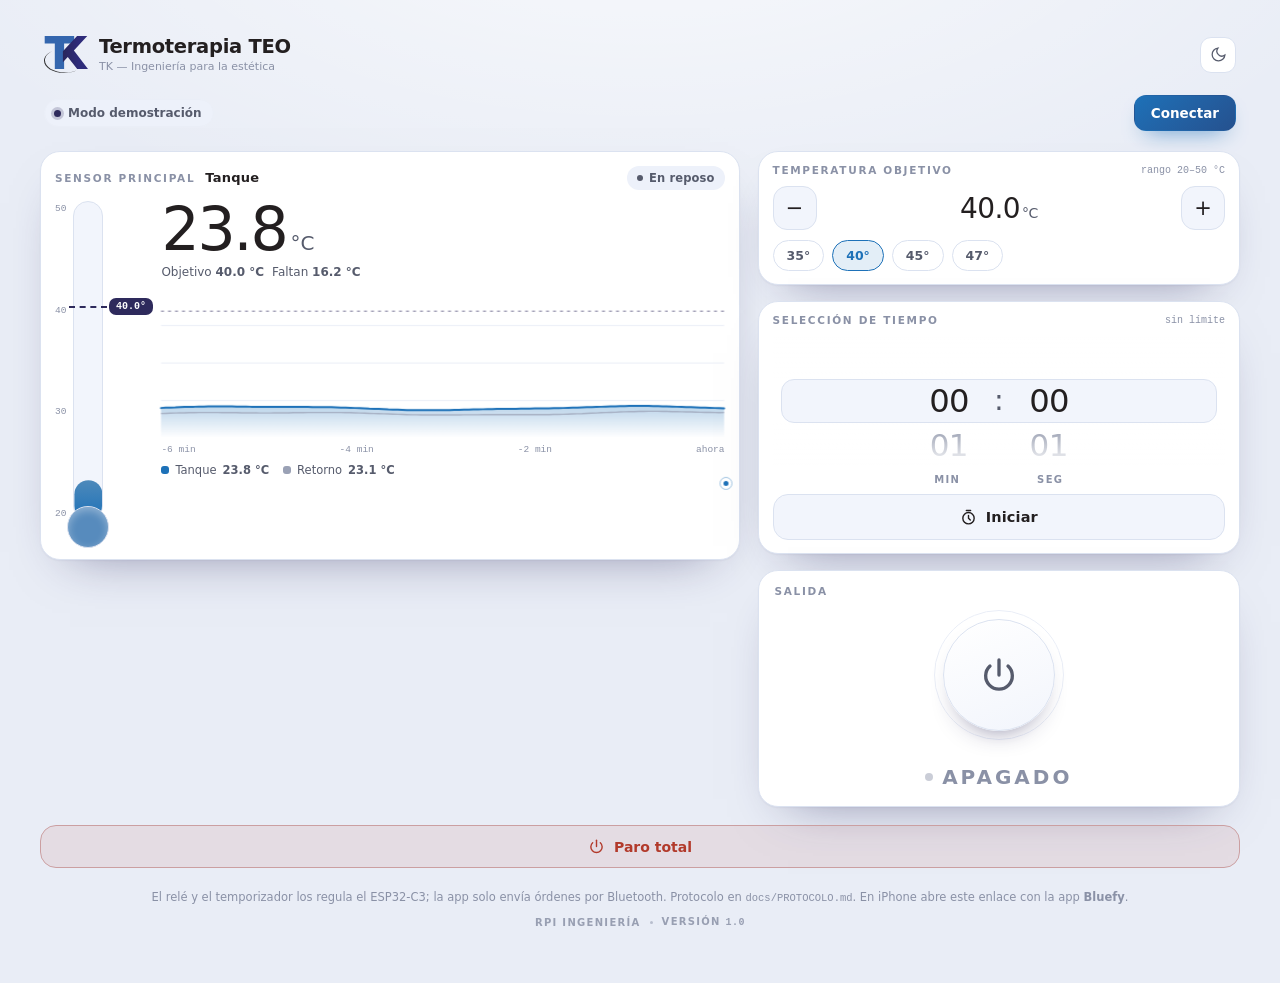
==== termostato-1-rele.html @ 3395eee3 "Add files via upload" ====
<!DOCTYPE html>
<html lang="es">
<head>
<meta charset="UTF-8">
<meta name="viewport" content="width=device-width, initial-scale=1, viewport-fit=cover">
<title>Termoterapia TEO · TK</title>
<meta name="description" content="Control por Bluetooth del equipo de termoterapia TEO. El ESP32-C3 regula; la app solo envía órdenes.">
<meta name="theme-color" content="#1D71B8">
<link rel="manifest" href="./termostato-1-rele.webmanifest">
<link rel="apple-touch-icon" href="./icono-app-oscuro.svg">
<link rel="icon" href="data:image/svg+xml,%3Csvg xmlns=%22http://www.w3.org/2000/svg%22 viewBox=%2236.64 0 854.78 718.47%22 role=%22img%22 aria-label=%22TK%22%3E%3Cdefs%3E%3ClinearGradient id=%22fk%22 x1=%22421.29%22 y1=%22375.97%22 x2=%22908.96%22 y2=%22375.97%22 gradientUnits=%22userSpaceOnUse%22%3E%3Cstop offset=%220%22 stop-color=%22%2329265b%22/%3E%3Cstop offset=%22.64%22 stop-color=%22%232e2b7a%22/%3E%3C/linearGradient%3E%3C/defs%3E%3Cpolygon fill=%22%233466ae%22 points=%22246.71 639.26 246.71 143.38 50.36 143.38 50.36 0 622.95 0 622.95 143.38 427.52 143.38 427.52 639.26 246.71 639.26%22/%3E%3Cg transform=%22translate(-17.54 -56.34)%22%3E%3Cpolygon fill=%22url(%23fk)%22 points=%22908.96 695.6 634.65 339.57 894.35 56.34 696.18 56.34 421.3 351.31 421.3 564.81 515.83 463.52 698.92 695.6 908.96 695.6%22/%3E%3Cpath fill=%22%23313132%22 d=%22M463.23%2C765.85c-215.43%2C0-390.07-106.11-390.07-237%2C0-73.42%2C55-139%2C141.21-182.5-97.1%2C43.11-160.19%2C112.8-160.19%2C191.46%2C0%2C130.89%2C174.65%2C237%2C390.08%2C237%2C94.6%2C0%2C181.33-20.46%2C248.86-54.5-64.47%2C28.63-143.92%2C45.54-229.89%2C45.54%22/%3E%3C/g%3E%3C/svg%3E">
<style>
:root{
  --ground:#E9EDF6;
  --surface:#FFFFFF;
  --surface-2:#F2F5FC;
  --line:#DBE2F0;
  --line-soft:#EAEEF7;
  --ink:#231F20;
  --ink-2:#565B6C;
  --muted:#8A91A6;
  --azul:#1D71B8;
  --indigo:#2E2A5C;
  --c-cold:#1D71B8;
  --c-mid:#E5D6C2;
  --c-hot:#E8952C;
  --calor:#B96A12;
  --calor-bg:rgba(232,149,44,.16);
  --ok:#1B8F62;
  --ok-bg:rgba(27,143,98,.12);
  --stop:#B23A2B;
  --stop-bg:rgba(178,58,43,.09);
  --serie-1:#1D71B8;
  --serie-2:#9AA1B5;
  --chip:#EDF1FA;
  /* Logotipo oficial TK: azul de la T, degradado de la K y gris del arco */
  --lg-blue:#3466AE;
  --lg-k1:#29265B;
  --lg-k2:#2E2B7A;
  --lg-arc:#313132;
  --shadow:0 22px 50px -30px rgba(46,42,92,.55), 0 1px 2px rgba(46,42,92,.05);
  --r:20px;
  --track:186px;
  --chart-h:84px;
  --sans:"Segoe UI Variable Display","Segoe UI",system-ui,-apple-system,"Helvetica Neue",sans-serif;
  --mono:"Cascadia Mono",ui-monospace,"SF Mono",Consolas,monospace;
  --row:40px;
}
@media (prefers-color-scheme: dark){
  :root:not([data-theme="light"]){
    --ground:#0E0E22;
    --surface:#191934;
    --surface-2:#212143;
    --line:#2D2D55;
    --line-soft:#242449;
    --ink:#EDEFF8;
    --ink-2:#AEB4CB;
    --muted:#7B8299;
    --azul:#57A3E4;
    --indigo:#9A92F0;
    --c-cold:#3E8FD0;
    --c-mid:#C9B79E;
    --c-hot:#F2A83F;
    --calor:#F2A83F;
    --calor-bg:rgba(242,168,63,.16);
    --ok:#3EC38C;
    --ok-bg:rgba(62,195,140,.14);
    --stop:#E0705F;
    --stop-bg:rgba(224,112,95,.12);
    --serie-1:#57A3E4;
    --serie-2:#767D99;
    --chip:#242449;
    /* Sobre fondo oscuro el logotipo sube de luminosidad para no apagarse */
    --lg-blue:#7FAEE8;
    --lg-k1:#8F8AE6;
    --lg-k2:#A9A2F5;
    --lg-arc:#8A90A6;
    --shadow:0 24px 60px -34px rgba(0,0,0,.85), 0 1px 2px rgba(0,0,0,.4);
  }
}
:root[data-theme="dark"]{
  --ground:#0E0E22;
  --surface:#191934;
  --surface-2:#212143;
  --line:#2D2D55;
  --line-soft:#242449;
  --ink:#EDEFF8;
  --ink-2:#AEB4CB;
  --muted:#7B8299;
  --azul:#57A3E4;
  --indigo:#9A92F0;
  --c-cold:#3E8FD0;
  --c-mid:#C9B79E;
  --c-hot:#F2A83F;
  --calor:#F2A83F;
  --calor-bg:rgba(242,168,63,.16);
  --ok:#3EC38C;
  --ok-bg:rgba(62,195,140,.14);
  --stop:#E0705F;
  --stop-bg:rgba(224,112,95,.12);
  --serie-1:#57A3E4;
  --serie-2:#767D99;
  --chip:#242449;
  /* Sobre fondo oscuro el logotipo sube de luminosidad para no apagarse */
  --lg-blue:#7FAEE8;
  --lg-k1:#8F8AE6;
  --lg-k2:#A9A2F5;
  --lg-arc:#8A90A6;
  --shadow:0 24px 60px -34px rgba(0,0,0,.85), 0 1px 2px rgba(0,0,0,.4);
}

*{box-sizing:border-box}
html,body{margin:0}
body{
  background:
    radial-gradient(1100px 520px at 50% -12%, color-mix(in srgb, var(--surface) 70%, transparent), transparent 70%),
    var(--ground);
  color:var(--ink);
  font-family:var(--sans);
  -webkit-font-smoothing:antialiased;
  min-height:100vh;
  min-height:100dvh;
  padding:13px 14px 26px;
  padding-left:max(14px, env(safe-area-inset-left));
  padding-right:max(14px, env(safe-area-inset-right));
  padding-bottom:max(26px, env(safe-area-inset-bottom));
}
button{font-family:inherit;color:inherit;cursor:pointer}
:focus-visible{outline:2px solid var(--azul);outline-offset:3px;border-radius:6px}

/* ============ REJILLA RESPONSIVA ============
   Teléfono: una columna.
   Tablet:   dos columnas, el monitor cruza las dos.
   Escritorio: monitor a la izquierda, controles en un riel a la derecha. */
.app{max-width:472px;margin-inline:auto;display:flex;flex-direction:column;gap:10px}
.rail{display:flex;flex-direction:column;gap:10px;min-width:0}

/* Tablet: el riel se parte en dos; la salida cruza las dos columnas. */
@media (min-width:760px){
  :root{--track:268px;--chart-h:112px;--row:44px}
  body{padding:26px 22px 48px}
  .app{max-width:900px;gap:16px}
  .rail{display:grid;grid-template-columns:1fr 1fr;gap:16px;align-items:start}
  .rail>.power{grid-column:1 / -1}
}

/* Escritorio: monitor a la izquierda, riel de controles a la derecha.
   Colocación automática — nada depende de contar filas, así la alerta
   de error puede aparecer sin descuadrar el resto. */
@media (min-width:1200px){
  :root{--track:320px;--chart-h:150px}
  body{padding:34px 28px 56px}
  .app{
    max-width:1200px;
    display:grid;
    grid-template-columns:minmax(0,1.45fr) minmax(340px,1fr);
    align-items:start;
    gap:18px;
  }
  .app>.topbar,.app>.connbar,.app>.alert,.app>.stop,.app>.foot{grid-column:1 / -1}
  /* El align-items:start de la regla de tablet sigue vigente aqui y, en
     columna, encoge las tarjetas al ancho de su contenido: se devuelve. */
  .rail{display:flex;flex-direction:column;gap:16px;align-items:stretch}
}

.eyebrow{
  font-size:10.5px;letter-spacing:.16em;text-transform:uppercase;
  color:var(--muted);font-weight:600;
}
.card{
  background:var(--surface);
  border:1px solid var(--line);
  border-radius:var(--r);
  box-shadow:var(--shadow);
}

/* ---- Encabezado ---- */
.topbar{display:flex;align-items:center;gap:11px;padding:2px 4px}
.mark{width:44px;height:37px;flex:none}
.titles{display:flex;flex-direction:column;gap:2px;margin-right:auto;min-width:0}
.titles h1{margin:0;font-size:19.5px;font-weight:650;letter-spacing:-.015em;line-height:1.12}
.brandline{
  font-size:11px;color:var(--muted);line-height:1.2;
  white-space:nowrap;overflow:hidden;text-overflow:ellipsis;
}
.icon-btn{
  width:36px;height:36px;border-radius:11px;border:1px solid var(--line);
  background:var(--surface);display:grid;place-items:center;color:var(--ink-2);
  transition:border-color .18s, color .18s, transform .18s;
}
.icon-btn svg{width:17px;height:17px}

/* Sol y luna comparten celda de rejilla: se cruzan girando, sin saltos.
   Cuál se ve lo decide data-icon, que el JS fija según el tema en vigor. */
.theme-btn svg{grid-area:1 / 1;transition:opacity .24s ease, transform .42s cubic-bezier(.22,1,.36,1)}
.theme-btn .i-sun{opacity:0;transform:rotate(-80deg) scale(.5)}
.theme-btn .i-moon{opacity:0;transform:rotate(80deg) scale(.5)}
.theme-btn[data-icon="sun"] .i-sun,
.theme-btn[data-icon="moon"] .i-moon{opacity:1;transform:none}

/* ---- Barra de conexion ---- */
.connbar{display:flex;align-items:center;gap:10px;padding:2px 4px}
.pill{
  display:inline-flex;align-items:center;gap:7px;
  padding:6px 11px 6px 9px;border-radius:999px;
  background:var(--chip);border:1px solid var(--line-soft);
  font-size:12px;font-weight:560;color:var(--ink-2);margin-right:auto;
}
.pill .dot{width:7px;height:7px;border-radius:50%;background:var(--muted);flex:none}
.pill[data-state="demo"] .dot{background:var(--indigo);box-shadow:0 0 0 3px color-mix(in srgb,var(--indigo) 22%,transparent)}
.pill[data-state="on"] .dot{background:var(--ok);box-shadow:0 0 0 3px var(--ok-bg)}
.pill[data-state="wait"] .dot{background:var(--c-hot);animation:blink 1s infinite}
/* Conexión caída después de haber tenido equipo: ni verde ni demostración */
.pill[data-state="perdida"]{color:var(--stop)}
.pill[data-state="perdida"] .dot{background:var(--stop);box-shadow:0 0 0 3px var(--stop-bg)}
@keyframes blink{50%{opacity:.25}}
.btn{
  border:1px solid var(--line);background:var(--surface);
  padding:9px 16px;border-radius:12px;font-size:13.5px;font-weight:600;
  transition:transform .16s, box-shadow .16s, background .16s, border-color .16s;
}
.btn:active{transform:translateY(0)}
.btn-primary{
  background:linear-gradient(140deg,var(--azul),color-mix(in srgb,var(--azul) 55%,var(--indigo)));
  border-color:transparent;color:#fff;
  box-shadow:0 10px 22px -12px rgba(29,113,184,.95);
}

/* ---- Indicador hibrido ---- */
.monitor{padding:14px 14px 12px;display:flex;flex-direction:column;gap:11px}
.monitor-head{display:flex;align-items:center;gap:10px}
.sensor-name{
  font-size:13px;font-weight:650;letter-spacing:.02em;color:var(--ink);
  border-bottom:1px dashed transparent;padding-bottom:1px;outline:none;
}
.sensor-name:hover,.sensor-name:focus{border-bottom-color:var(--muted)}
.chip{
  margin-left:auto;display:inline-flex;align-items:center;gap:6px;
  padding:5px 10px;border-radius:999px;font-size:11.5px;font-weight:650;
  letter-spacing:.01em;background:var(--chip);color:var(--ink-2);
  transition:background .25s, color .25s;
}
.chip i{width:6px;height:6px;border-radius:50%;background:currentColor;flex:none}
.chip[data-mode="heat"]{background:var(--calor-bg);color:var(--calor)}
.chip[data-mode="hold"]{background:var(--ok-bg);color:var(--ok)}
.monitor-body{display:flex;gap:16px;align-items:stretch}

/* Termometro */
.thermo{display:flex;gap:7px;align-items:stretch;flex:none;padding:0 42px 26px 0;touch-action:none}
.ticks{
  height:var(--track);display:flex;flex-direction:column;justify-content:space-between;
  align-items:flex-end;font-family:var(--mono);font-size:9.5px;color:var(--muted);
  padding-block:2px;
}
.track{
  position:relative;width:30px;height:var(--track);border-radius:16px;
  background:var(--surface-2);border:1px solid var(--line);
  cursor:ns-resize;overflow:visible;
}
/* El relleno es de altura fija y se revela con clip-path: no toca layout.
   El redondeo va en el propio inset para conservar la forma del tubo. */
.fill{
  position:absolute;left:0;right:0;bottom:0;height:100%;border-radius:15px;overflow:hidden;
  clip-path:inset(100% 0 0 0 round 15px);
  transition:clip-path .5s cubic-bezier(.4,0,.2,1);
}
.fill span{
  position:absolute;left:0;right:0;bottom:0;height:100%;
  background:linear-gradient(to top,var(--c-cold),var(--c-mid) 52%,var(--c-hot));
}
/* Se posiciona con translateY en px, no con bottom: transform va por GPU */
.target{
  position:absolute;left:-5px;right:-5px;height:0;border-top:2px dashed var(--indigo);
  bottom:0;transition:transform .35s ease;pointer-events:none;will-change:transform;
}
/* Durante el arrastre no hay transición: la línea debe seguir al dedo, no perseguirlo.
   Lleva !important porque el bloque de movimiento reducido fija duración a todo. */
.dragging .fill,.dragging .target{transition:none !important}
.target b{
  position:absolute;right:-46px;top:-10px;font-family:var(--mono);font-size:10px;
  font-weight:600;color:#fff;background:var(--indigo);padding:3px 7px;border-radius:7px;
  white-space:nowrap;
}
.bulb{
  position:absolute;left:50%;bottom:-28px;transform:translateX(-50%);
  width:42px;height:42px;border-radius:50%;
  border:1px solid var(--line);background:var(--c-cold);
  box-shadow:inset 0 3px 8px rgba(255,255,255,.35);
  transition:background .25s ease;
}
/* El halo late con transform+opacity sobre un pseudo, no animando box-shadow:
   antes esto repintaba en bucle mientras el equipo calentara. */
.bulb::after{
  content:"";position:absolute;inset:-1px;border-radius:50%;z-index:-1;
  background:var(--calor-bg);opacity:0;
}
.heating .bulb::after{animation:pulse 2.2s ease-in-out infinite}
@keyframes pulse{
  0%,100%{transform:scale(1);opacity:0}
  50%{transform:scale(1.5);opacity:1}
}

/* Lectura + grafica */
.readout{flex:1;min-width:0;display:flex;flex-direction:column}
.big{display:flex;align-items:baseline;gap:4px;line-height:1;margin-top:-2px}
.big em{
  font-style:normal;font-size:clamp(42px,12vw,60px);font-weight:250;
  letter-spacing:-.035em;font-variant-numeric:tabular-nums;
}
.big .deg{font-size:20px;font-weight:400;color:var(--ink-2)}
.sub{font-size:12px;color:var(--ink-2);margin-top:6px;display:flex;gap:8px;flex-wrap:wrap}
.sub b{font-weight:650;font-variant-numeric:tabular-nums}
.chart-wrap{position:relative;margin-top:9px;height:var(--chart-h)}
.chart{width:100%;height:var(--chart-h);display:block;overflow:visible}
.chart .grid{stroke:var(--line-soft);stroke-width:1}
.chart .sp{stroke:var(--indigo);stroke-width:1.2;stroke-dasharray:3 4;opacity:.65;fill:none}
.chart .l1{stroke:var(--serie-1);stroke-width:2;fill:none;stroke-linejoin:round;stroke-linecap:round}
.chart .l2{stroke:var(--serie-2);stroke-width:1.4;fill:none;opacity:.75}
/* Se posiciona con translateY en px, no con top */
.tip{
  position:absolute;right:-1px;top:0;width:9px;height:9px;border-radius:50%;
  background:var(--serie-1);border:2px solid var(--surface);
  transform:translate(50%,-50%);transition:transform .5s ease;will-change:transform;
}
.tip::after{
  content:"";position:absolute;inset:-4px;border-radius:50%;
  border:1.5px solid var(--serie-1);opacity:.4;animation:ripple 2.4s ease-out infinite;
}
@keyframes ripple{0%{transform:scale(.6);opacity:.55}100%{transform:scale(2);opacity:0}}
.axis{display:flex;justify-content:space-between;font-family:var(--mono);font-size:9.5px;color:var(--muted);margin-top:6px}
.legend{display:flex;gap:14px;margin-top:8px;font-size:11.5px;color:var(--ink-2)}
.legend span{display:inline-flex;align-items:center;gap:6px}
.legend i{width:8px;height:8px;border-radius:3px;flex:none}
.legend .mudo{opacity:.4}
.legend b{font-variant-numeric:tabular-nums}

/* ---- Controles ---- */
.ctrl{padding:12px 14px 13px;display:flex;flex-direction:column;gap:10px}
.ctrl-head{display:flex;align-items:center;gap:8px}
.ctrl-head .hint{margin-left:auto;font-family:var(--mono);font-size:10px;color:var(--muted)}
.stepper{display:flex;align-items:center;gap:12px}
.step{
  width:44px;height:44px;border-radius:14px;border:1px solid var(--line);
  background:var(--surface-2);font-size:21px;font-weight:300;line-height:1;
  display:grid;place-items:center;color:var(--ink);
  transition:background .16s, border-color .16s, transform .12s;
}
.step:active{transform:scale(.97)}
.value{
  flex:1;text-align:center;font-size:28px;font-weight:350;letter-spacing:-.02em;
  font-variant-numeric:tabular-nums;
}
.value small{font-size:14px;color:var(--ink-2);font-weight:450;margin-left:2px}
.chips{display:flex;gap:8px;flex-wrap:wrap}
.qc{
  border:1px solid var(--line);background:transparent;color:var(--ink-2);
  padding:7px 13px;border-radius:999px;font-size:12.5px;font-weight:600;
  transition:border-color .16s ease, color .16s ease, background .16s ease;
}
.qc[aria-pressed="true"]{
  background:color-mix(in srgb,var(--azul) 12%,transparent);
  border-color:var(--azul);color:var(--azul);
}

/* ============ TEMPORIZADOR ============ */
.timer{padding:12px 14px 13px;display:flex;flex-direction:column;gap:9px}

/* Selector de rueda: dos columnas con scroll-snap */
.tpick{
  position:relative;display:flex;align-items:center;justify-content:center;gap:4px;
  height:calc(var(--row) * 3);
  transition:opacity .2s ease;
}
.tband{
  position:absolute;left:8px;right:8px;top:50%;transform:translateY(-50%);
  height:var(--row);border-radius:13px;background:var(--surface-2);
  border:1px solid var(--line);pointer-events:none;
}
.tpick::before,.tpick::after{
  content:"";position:absolute;left:0;right:0;height:var(--row);pointer-events:none;z-index:2;
}
.tpick::before{top:0;background:linear-gradient(var(--surface),transparent)}
.tpick::after{bottom:0;background:linear-gradient(transparent,var(--surface))}
.tcol{
  position:relative;z-index:1;width:82px;height:100%;
  overflow-y:scroll;scroll-snap-type:y mandatory;
  scrollbar-width:none;-ms-overflow-style:none;
  text-align:center;touch-action:pan-y;
}
.tcol::-webkit-scrollbar{display:none}
.tcol .pad{height:var(--row)}
.tcol b{
  display:block;height:var(--row);line-height:var(--row);scroll-snap-align:center;
  font-size:31px;font-weight:300;font-variant-numeric:tabular-nums;letter-spacing:-.02em;
  color:var(--muted);transition:color .18s ease, transform .18s ease;
}
.tcol b[data-sel]{color:var(--ink);transform:scale(1.04)}
.tsep{
  font-size:29px;font-weight:250;color:var(--ink-2);padding-bottom:3px;
  position:relative;z-index:3;font-variant-numeric:tabular-nums;
}
/* Mismos anchos que .tpick (82 + 4 + sep + 4 + 82) para que caigan bajo su columna */
.tunits{display:flex;justify-content:center;align-items:center;gap:4px;margin-top:-2px}
.tunits span{width:82px;text-align:center;font-size:10px;letter-spacing:.14em;
  text-transform:uppercase;color:var(--muted);font-weight:600}
.tunits i{width:13px;flex:none}

/* Cuenta regresiva en marcha */
.tlive{display:none;flex-direction:column;align-items:center;gap:4px;height:calc(var(--row) * 3);justify-content:center}
.tlive em{
  font-style:normal;font-size:46px;font-weight:250;letter-spacing:-.03em;
  font-variant-numeric:tabular-nums;color:var(--ink);line-height:1;
}
.tlive span{font-size:11.5px;color:var(--muted);letter-spacing:.04em}
.timer.running .tpick,.timer.running .tunits{display:none}
.timer.running .tlive{display:flex;animation:tswap 160ms ease-out}
.timer:not(.running) .tpick{animation:tswap 160ms ease-out}
@keyframes tswap{from{opacity:0}to{opacity:1}}

/* Boton de tiempo */
.tbtn{
  position:relative;overflow:hidden;isolation:isolate;
  width:100%;height:46px;border-radius:15px;border:1px solid var(--line);
  background:var(--surface-2);color:var(--ink);
  font-size:14.5px;font-weight:650;letter-spacing:.01em;
  display:flex;align-items:center;justify-content:center;gap:9px;
  transition:transform .14s cubic-bezier(.22,1,.36,1), border-color .2s ease, color .2s ease;
}
.tbtn:active{transform:scale(.975)}
.tbtn svg{width:17px;height:17px;position:relative;z-index:2}
.tbtn .lbl{position:relative;z-index:2}
/* Relleno de progreso: scaleX, no width, para no relayout en cada tick */
.tbtn .prog{
  position:absolute;inset:0;z-index:1;transform-origin:left;transform:scaleX(0);
  background:color-mix(in srgb,var(--azul) 16%,transparent);
  transition:transform 700ms linear;
}
/* Onda al presionar */
.tbtn .ring{
  position:absolute;left:50%;top:50%;width:16px;height:16px;border-radius:50%;
  transform:translate(-50%,-50%) scale(0);opacity:0;z-index:1;
  background:color-mix(in srgb,var(--azul) 30%,transparent);
}
.tbtn.pressed .ring{animation:tring 200ms cubic-bezier(.22,1,.36,1)}
@keyframes tring{
  0%{transform:translate(-50%,-50%) scale(0);opacity:.65}
  100%{transform:translate(-50%,-50%) scale(26);opacity:0}
}
.timer.running .tbtn{
  border-color:color-mix(in srgb,var(--c-hot) 50%,var(--line));
  color:var(--calor);
}
.timer.running .tbtn .prog{background:var(--calor-bg)}

/* ---- Salida unica ----
   Es el gesto principal del equipo: va centrado, grande, y el estado se lee
   debajo en palabra completa. Todas las capas del boton comparten una celda
   de rejilla, asi que se apilan centradas sin position:absolute. */
.power{padding:14px 16px 17px;display:flex;flex-direction:column;align-items:center;gap:13px;
  transition:border-color .3s ease}
.power .eyebrow{align-self:flex-start}
.power-btn{
  position:relative;display:grid;place-items:center;
  width:130px;height:130px;border:0;padding:0;background:none;border-radius:50%;
  -webkit-tap-highlight-color:transparent;
  transition:transform .18s cubic-bezier(.22,1,.36,1);
}
.power-btn>*{grid-area:1 / 1}
.power-btn:active{transform:scale(.965)}
.power-btn:focus-visible{outline:2px solid var(--azul);outline-offset:6px;border-radius:50%}
/* Aro exterior: enmarca el disco y da sensacion de mando fisico. */
.pb-rim{
  width:130px;height:130px;border-radius:50%;pointer-events:none;
  border:1px solid var(--line-soft);
  transition:border-color .32s ease;
}
.power.on .pb-rim{border-color:color-mix(in srgb,var(--c-hot) 38%,transparent)}
.pb-disc{
  width:112px;height:112px;border-radius:50%;
  background:linear-gradient(158deg,var(--surface),var(--surface-2));
  border:1px solid var(--line);
  box-shadow:inset 0 1px 0 rgba(255,255,255,.5), 0 14px 28px -20px rgba(46,42,92,.9);
  transition:background .32s ease, border-color .32s ease, box-shadow .32s ease;
}
.power.on .pb-disc{
  background:
    radial-gradient(120% 120% at 32% 16%, color-mix(in srgb,var(--c-hot) 78%,#fff), transparent 60%),
    linear-gradient(150deg,var(--c-hot),color-mix(in srgb,var(--c-hot) 55%,var(--stop)));
  border-color:transparent;
  box-shadow:0 22px 44px -18px color-mix(in srgb,var(--c-hot) 95%,transparent),
             inset 0 1px 0 rgba(255,255,255,.32);
}
/* Halo: late solo mientras hay salida. Escala y opacidad, nunca box-shadow. */
.pb-halo{width:112px;height:112px;border-radius:50%;background:var(--calor-bg);opacity:0;pointer-events:none}
.power.on .pb-halo{animation:pb-pulse 2.6s ease-in-out infinite}
@keyframes pb-pulse{0%,100%{transform:scale(1);opacity:0}45%{transform:scale(1.3);opacity:1}}
/* Anillo de confirmacion al pulsar: sale del boton y se desvanece. */
.pb-ring{
  width:112px;height:112px;border-radius:50%;pointer-events:none;
  border:2px solid color-mix(in srgb,var(--c-hot) 55%,transparent);
  transform:scale(.55);opacity:0;
}
.power-btn.pressed .pb-ring{animation:pb-ring 520ms cubic-bezier(.22,1,.36,1)}
@keyframes pb-ring{0%{transform:scale(.55);opacity:.85}100%{transform:scale(1.36);opacity:0}}
.pb-icon{width:40px;height:40px;color:var(--ink-2);
  transition:color .32s ease, transform .32s cubic-bezier(.22,1,.36,1)}
.power.on .pb-icon{color:#fff;transform:scale(1.06)}
.power-state{
  /* 12 px extra sobre el hueco de la tarjeta: el anillo sobresale ~10 px del
     aro y la palabra tiene que quedar limpia. */
  margin-top:12px;
  display:flex;align-items:center;gap:9px;
  font-size:20px;font-weight:700;letter-spacing:.15em;text-transform:uppercase;
  color:var(--muted);transition:color .32s ease;
}
.power-state i{width:8px;height:8px;border-radius:50%;background:currentColor;opacity:.45;flex:none;
  transition:opacity .32s ease, box-shadow .32s ease}
.power.on{border-color:color-mix(in srgb,var(--c-hot) 45%,var(--line))}
.power.on .power-state{color:var(--calor)}
.power.on .power-state i{opacity:1;box-shadow:0 0 0 4px var(--calor-bg)}

/* Con una sesión en marcha el botón manual no manda: se dice, no se esconde. */
.power-nota{
  display:none;align-items:center;gap:6px;margin:0;
  font-size:11px;line-height:1.45;color:var(--muted);text-align:center;
}
.power.bloqueada .power-nota{display:flex}
.power-nota svg{width:12px;height:12px;flex:none}
.power.bloqueada .power-btn{cursor:not-allowed}
.power.bloqueada .power-btn:active{transform:none}

/* ---- Paro + pie ---- */
.stop{
  display:flex;align-items:center;justify-content:center;gap:9px;
  width:100%;padding:12px;border-radius:16px;
  border:1px solid color-mix(in srgb,var(--stop) 40%,var(--line));
  background:var(--stop-bg);color:var(--stop);font-size:14px;font-weight:680;
  transition:background .18s, transform .16s;
}
.stop svg{width:17px;height:17px}

/* ---- Hover: solo con ratón de verdad ----
   En pantalla táctil el tap dispara un hover falso y el elemento
   se queda levantado hasta que tocas otra cosa. */
@media (hover:hover) and (pointer:fine){
  .icon-btn:hover{border-color:var(--azul);color:var(--azul);transform:translateY(-1px)}
  .btn:hover{transform:translateY(-1px)}
  .step:hover{border-color:var(--azul);color:var(--azul)}
  .qc:hover{border-color:var(--azul);color:var(--azul)}
  .tbtn:hover{border-color:var(--azul)}
  .power-btn:hover{transform:scale(1.025)}
  .power-btn:hover .pb-disc{border-color:color-mix(in srgb,var(--c-hot) 45%,var(--line))}
  .stop:hover{background:color-mix(in srgb,var(--stop) 16%,transparent);transform:translateY(-1px)}
}
.foot{display:flex;flex-direction:column;align-items:center;gap:9px;margin-top:2px}
.note{
  font-size:11.5px;line-height:1.65;color:var(--muted);text-align:center;
  margin:0 6px;text-wrap:balance;
}
.note code{font-family:var(--mono);font-size:10.5px}
.sig{
  margin:0;display:flex;align-items:center;gap:9px;
  font-size:10px;letter-spacing:.13em;text-transform:uppercase;font-weight:650;
  color:var(--muted);opacity:.85;
}
.sig i{width:3px;height:3px;border-radius:50%;background:currentColor;flex:none;opacity:.6}
.sig b{font-family:var(--mono);font-weight:600;letter-spacing:.05em}
.toast{
  position:fixed;left:50%;bottom:22px;transform:translate(-50%,20px);
  background:var(--indigo);color:#fff;padding:10px 18px;border-radius:999px;
  font-size:13px;font-weight:600;opacity:0;pointer-events:none;
  transition:opacity .25s, transform .25s;z-index:50;
  box-shadow:0 16px 30px -18px rgba(0,0,0,.8);
}
.toast.show{opacity:1;transform:translate(-50%,0)}
.alert{
  display:none;gap:9px;align-items:center;padding:11px 14px;border-radius:14px;
  background:var(--stop-bg);border:1px solid color-mix(in srgb,var(--stop) 35%,transparent);
  color:var(--stop);font-size:12.5px;font-weight:600;
}
.alert.show{display:flex}

/* ============ SPLASH · Sello ============
   Índigo constante en los dos temas: continúa el icono de la app. */
#splash{
  position:fixed;inset:0;z-index:100;display:grid;place-items:center;
  background:linear-gradient(160deg,#2E2A5C,#1B1840);
  animation:sp-out 200ms cubic-bezier(.23,1,.32,1) 420ms forwards;
}
#splash .in{display:flex;flex-direction:column;align-items:center;gap:22px;position:relative}
#splash .halo{
  position:absolute;width:390px;height:390px;border-radius:50%;
  background:radial-gradient(circle,rgba(87,163,228,.26),transparent 68%);
  opacity:0;transform:scale(.6);animation:sp-halo 380ms cubic-bezier(.22,1,.36,1) forwards;
}
/* El propio logotipo ya trae la firma de marca: no hace falta texto aparte. */
#splash{--lg-blue:#FFFFFF;--lg-k1:#6E9FDD;--lg-k2:#9AC0F2;--lg-arc:#8F93A3}
#splash svg{width:min(248px,62vw);height:auto;display:block;position:relative;
  opacity:0;transform:scale(1.14);animation:sp-land 320ms cubic-bezier(.16,1.02,.3,1) 30ms forwards}
@keyframes sp-halo{to{opacity:1;transform:scale(1)}}
@keyframes sp-land{to{opacity:1;transform:scale(1)}}
@keyframes sp-out{to{opacity:0;transform:scale(1.04);visibility:hidden}}
/* Entra solapada con la salida del splash: se lee como un solo cruce.
   App utilizable a los ~450 ms; splash retirado del todo a los 620 ms. */
.app{opacity:0;transform:translateY(10px);animation:app-in 240ms cubic-bezier(.22,1,.36,1) 450ms forwards}
@keyframes app-in{to{opacity:1;transform:none}}

/* Con la app apretada casi no hay scroll; el poco que queda separa las
   secciones en vez de arrastrarlas todas juntas. La clase la pone el JS,
   asi que sin JS no se esconde nada. */
.reveal{opacity:0;transform:translateY(16px);
  transition:opacity .5s cubic-bezier(.22,1,.36,1), transform .5s cubic-bezier(.22,1,.36,1)}
.reveal.seen{opacity:1;transform:none}

@media (max-width:400px){
  :root{--track:176px;--row:38px;--chart-h:78px}
}
/* Movimiento reducido: se quita el desplazamiento, no el fundido.
   Los cambios de opacidad y color ayudan a entender qué cambió y se conservan. */
@media (prefers-reduced-motion:reduce){
  /* nada de recorrer distancia */
  #splash svg,#splash .halo,.app{transform:none !important}
  /* nada de latidos ni ondas en bucle */
  .heating .bulb::after,.tip::after,.pill[data-state="wait"] .dot,.tbtn.pressed .ring,
  .power.on .pb-halo,.power-btn.pressed .pb-ring{animation:none !important}
  .heating .bulb::after{opacity:.9}
  /* ni desplazamientos de 1px al pasar el ratón */
  .btn:hover,.icon-btn:hover,.power-btn:hover,.stop:hover{transform:none !important}
  /* Se acorta elemento por elemento, nunca con `*`: un selector universal
     con duración le pone `transition: all` a toda la página. */
  #splash,#splash .halo,#splash svg{animation-duration:160ms !important}
  #splash{animation-delay:260ms !important}
  .app{animation-duration:160ms !important;animation-delay:270ms !important}
  .fill,.target,.tip,.bulb,.tbtn .prog{transition-duration:160ms !important}
  .reveal{opacity:1 !important;transform:none !important;transition:none !important}
  .tcol{scroll-behavior:auto}
}
</style>
</head>
<body>

<div id="splash" aria-hidden="true">
  <div class="in">
    <div class="halo"></div>
    <svg viewBox="0 0 964.91 887.32" aria-label="TK · Ingeniería para la estética">
      <defs><linearGradient id="sk" x1="421.29" y1="375.97" x2="908.96" y2="375.97" gradientUnits="userSpaceOnUse"><stop offset="0" style="stop-color:var(--lg-k1)"/><stop offset=".64" style="stop-color:var(--lg-k2)"/></linearGradient><linearGradient id="st" x1="17.54" y1="897.38" x2="418.43" y2="897.38" gradientUnits="userSpaceOnUse"><stop offset="0" style="stop-color:var(--lg-k1)"/><stop offset=".64" style="stop-color:var(--lg-k2)"/></linearGradient></defs>
      <polygon fill="var(--lg-blue)" points="246.71 639.26 246.71 143.38 50.36 143.38 50.36 0 622.95 0 622.95 143.38 427.52 143.38 427.52 639.26 246.71 639.26"/>
      <g transform="translate(-17.54 -56.34)"><polygon fill="url(#sk)" points="908.96 695.6 634.65 339.57 894.35 56.34 696.18 56.34 421.3 351.31 421.3 564.81 515.83 463.52 698.92 695.6 908.96 695.6"/><path fill="url(#st)" d="M418.43,923H405.62l.19-6.54a17.51,17.51,0,0,1-6.47,6.33,19.45,19.45,0,0,1-9.2,2,18,18,0,0,1-14.6-6.73c-3.69-4.47-5.54-10.4-5.54-17.75,0-7.67,1.83-13.68,5.46-18s8.67-6.41,15.13-6.41a17.16,17.16,0,0,1,8.89,2.27,18.55,18.55,0,0,1,6.43,6.78v-7.51h12.52Zm-12.06-22.8c0-4.1-1-7.33-3.07-9.72A10.5,10.5,0,0,0,395,886.9a10.68,10.68,0,0,0-8.46,3.53c-2.07,2.37-3.1,5.63-3.1,9.75s1,7.29,3.05,9.58a12.09,12.09,0,0,0,16.91,0C405.38,907.47,406.37,904.3,406.37,900.18Zm-34.2-46.53-14.52,17.1h-6.57l9.13-17.1ZM352,923v-45.5h13.19V923ZM331.2,889.16q2-6.61,5.74-9.93a13.57,13.57,0,0,1,9.26-3.29,28.83,28.83,0,0,1,4.12.49l.84.13-2,14.19a16.15,16.15,0,0,0-3-.91,17.16,17.16,0,0,0-3.18-.3c-4,0-6.92,1-8.67,3.07s-2.67,5.52-2.67,10.34v20H318.44v-45.5h13Zm-17.05,14.36H280a11.77,11.77,0,0,0,3.58,7.32,11,11,0,0,0,7.57,2.45,13.06,13.06,0,0,0,6.24-1.4,11.23,11.23,0,0,0,4.36-4.2L312.38,913a24.34,24.34,0,0,1-9,8.86,25.63,25.63,0,0,1-12.57,2.91c-7.35,0-13.2-2.21-17.48-6.6s-6.46-10.29-6.46-17.69q0-10.71,6.76-17.64t17.29-6.92q10.86,0,17.15,6.47c4.2,4.33,6.3,10.2,6.3,17.66,0,.4,0,.83,0,1.32S314.23,902.57,314.15,903.52Zm-13.08-8a10,10,0,0,0-3.13-6.52,10.4,10.4,0,0,0-7-2.2,10.79,10.79,0,0,0-7.14,2.2,10.3,10.3,0,0,0-3.39,6.52ZM248.82,923v-45.5H262V923Zm-1.16-64.19a7.77,7.77,0,0,1,7.71-7.7,7.74,7.74,0,0,1,5.52,2.24,7.69,7.69,0,0,1,0,10.93,7.59,7.59,0,0,1-5.52,2.29A7.26,7.26,0,0,1,250,864.2,7.39,7.39,0,0,1,247.66,858.79ZM195.29,923v-45.5h13v7.13a24.63,24.63,0,0,1,7.7-6.57,19.61,19.61,0,0,1,9.1-2.1,20,20,0,0,1,8.88,1.78,13.15,13.15,0,0,1,5.66,5.47,15,15,0,0,1,1.48,4.28,45.23,45.23,0,0,1,.43,7.51v28H228.27V900.5q0-8.4-1.94-11.09c-1.32-1.81-3.53-2.7-6.68-2.7a11.13,11.13,0,0,0-5,1.14,10.76,10.76,0,0,0-5.57,6.91,27.77,27.77,0,0,0-.54,6.39V923ZM191,903.52H156.8a11.82,11.82,0,0,0,3.58,7.32,11,11,0,0,0,7.57,2.45,13.08,13.08,0,0,0,6.25-1.4,11.3,11.3,0,0,0,4.36-4.2L189.22,913a24.39,24.39,0,0,1-9,8.86,25.67,25.67,0,0,1-12.58,2.91c-7.35,0-13.19-2.21-17.47-6.6s-6.46-10.29-6.46-17.69q0-10.71,6.75-17.64t17.29-6.92q10.86,0,17.15,6.47c4.2,4.33,6.3,10.2,6.3,17.66,0,.4,0,.83,0,1.32S191.08,902.57,191,903.52Zm-13.09-8a10,10,0,0,0-3.12-6.52,10.44,10.44,0,0,0-7-2.2,10.74,10.74,0,0,0-7.13,2.2,10.36,10.36,0,0,0-3.4,6.52Zm-50.65,4.66c0-4-1-7.19-3.07-9.54a10.58,10.58,0,0,0-8.35-3.47,10.79,10.79,0,0,0-8.48,3.45q-3.08,3.46-3.07,9.56t3,9.45c2,2.26,4.82,3.39,8.46,3.39s6.43-1.13,8.45-3.39S127.26,904.22,127.26,900.18Zm12,22.05c0,4.79-.27,8.16-.83,10.12a11.9,11.9,0,0,1-3,5.06,17.55,17.55,0,0,1-7.59,4.74,37,37,0,0,1-11.28,1.51q-11.1,0-16.83-3.53c-3.85-2.34-5.92-5.92-6.27-10.71H108a5,5,0,0,0,2.42,3.93,12.23,12.23,0,0,0,6.17,1.24c3.58,0,6.19-.92,7.78-2.78s2.37-4.95,2.37-9.29V916a17.59,17.59,0,0,1-6.35,6.24,18,18,0,0,1-8.86,2.05q-9.37,0-15-6.57t-5.63-17.69q0-11.31,5.49-17.72t15.11-6.41a17,17,0,0,1,8.83,2.29A18.78,18.78,0,0,1,126.8,885v-7.51h12.41ZM40.68,923v-45.5h13v7.13a24.85,24.85,0,0,1,7.7-6.57,19.64,19.64,0,0,1,9.1-2.1,20,20,0,0,1,8.89,1.78A13.13,13.13,0,0,1,85,883.19a14.42,14.42,0,0,1,1.48,4.28,45,45,0,0,1,.44,7.51v28H73.67V900.5q0-8.4-1.94-11.09c-1.32-1.81-3.53-2.7-6.68-2.7a11.2,11.2,0,0,0-5,1.14,10.76,10.76,0,0,0-5.57,6.91,28.35,28.35,0,0,0-.54,6.39V923Zm-23.14,0v-67.9H32.06V923Z"/><path fill="var(--lg-blue)" d="M982.46,880.55V923H975.4v-7.7a18.32,18.32,0,0,1-6.49,7.06,16.58,16.58,0,0,1-8.88,2.45q-9.16,0-14.73-6.3t-5.6-16.62c0-7,1.8-12.54,5.44-16.66s8.45-6.2,14.51-6.2a17.48,17.48,0,0,1,9.26,2.37,17.26,17.26,0,0,1,6.33,7.14v-8Zm-7.06,21.62c0-4.79-1.29-8.64-3.9-11.58a13.06,13.06,0,0,0-10.23-4.39c-4.37,0-7.76,1.35-10.21,4s-3.66,6.44-3.66,11.26c0,5.14,1.24,9.1,3.69,11.87s5.95,4.17,10.45,4.17c4.33,0,7.75-1.34,10.2-4.06S975.4,907,975.4,902.17Zm-36.87,10.74v8.46a23.07,23.07,0,0,1-6.46,2.56,34.28,34.28,0,0,1-7.78.86q-9.81,0-15.83-6.25t-6-16.37c0-6.81,2.08-12.36,6.22-16.69S918.1,879,924.56,879a32.82,32.82,0,0,1,6.89.73,28.73,28.73,0,0,1,6.33,2.21v7.78A24.23,24.23,0,0,0,932,887a20.24,20.24,0,0,0-6-1c-4.76,0-8.59,1.48-11.47,4.47s-4.31,7-4.31,11.9a15,15,0,0,0,4.34,10.94,14.65,14.65,0,0,0,10.88,4.41,18.4,18.4,0,0,0,6.46-1.16A28.19,28.19,0,0,0,938.53,912.91ZM889,923V880.55h7.35V923Zm-1.7-62.89a5.09,5.09,0,0,1,1.56-3.75,5.14,5.14,0,0,1,3.77-1.53,5.08,5.08,0,0,1,3.74,1.56,5.28,5.28,0,0,1,1.54,3.82,4.92,4.92,0,0,1-1.54,3.69,5.09,5.09,0,0,1-3.74,1.54,5.15,5.15,0,0,1-3.77-1.54A5,5,0,0,1,887.34,860.09Zm-16.43,26.44h-7.79v-6h7.79V863.42h7.43v17.13h7.78v6h-7.78V923h-7.43ZM837,873.87l9.45-16.15h9.31l-13.22,16.15Zm27.54,29H830.91v.68c0,4.55,1.29,8.21,3.91,11a13.16,13.16,0,0,0,10.15,4.2,13.55,13.55,0,0,0,7.7-2.32,20,20,0,0,0,6.08-6.92l5.52,3.72a21.33,21.33,0,0,1-19.68,11.58q-9.69,0-15.67-6.41t-6-16.78q0-10,5.95-16.31a19.93,19.93,0,0,1,15.24-6.36q9.42,0,14.92,6t5.49,16.48ZM856.76,897c-.24-3.74-1.51-6.65-3.74-8.67s-5.31-3-9.21-3a12.64,12.64,0,0,0-8.81,3.17,12.91,12.91,0,0,0-4.09,8.51Zm-47.88-10.44H801.1v-6h7.78V863.42h7.43v17.13h7.78v6h-7.78V923h-7.43Zm-38.59,29.32,6.19-4.18a12.89,12.89,0,0,0,4.47,5.07,11.65,11.65,0,0,0,6.35,1.69,8.89,8.89,0,0,0,5.76-1.78,5.57,5.57,0,0,0,2.21-4.63,5,5,0,0,0-1.51-3.68,13.44,13.44,0,0,0-5.17-2.75l-1.21-.41c-10.31-3.58-15.48-8-15.48-13.38a11.64,11.64,0,0,1,4.17-9.23c2.78-2.37,6.41-3.56,10.85-3.56a19.07,19.07,0,0,1,9.48,2.21,12.66,12.66,0,0,1,5.63,6.25l-5.87,3.61a10.06,10.06,0,0,0-3.82-4.53,10.89,10.89,0,0,0-5.87-1.56,7.63,7.63,0,0,0-5.23,1.78,5.88,5.88,0,0,0-2,4.57q0,3.93,8.43,6.55c1.05.35,1.89.59,2.51.78,4.6,1.48,7.83,3.18,9.63,5.09a10.49,10.49,0,0,1,2.72,7.54,12.26,12.26,0,0,1-4.28,9.74c-2.88,2.51-6.62,3.75-11.22,3.75a21.07,21.07,0,0,1-10.07-2.24A16.32,16.32,0,0,1,770.29,915.85Zm-.77-13H735.89v.68c0,4.55,1.3,8.21,3.91,11a13.16,13.16,0,0,0,10.15,4.2,13.53,13.53,0,0,0,7.7-2.32,20,20,0,0,0,6.08-6.92l5.52,3.72a21.33,21.33,0,0,1-19.68,11.58q-9.69,0-15.67-6.41t-6-16.78c0-6.65,2-12.09,6-16.31a19.93,19.93,0,0,1,15.24-6.36q9.42,0,14.92,6t5.49,16.48ZM761.74,897c-.24-3.74-1.51-6.65-3.74-8.67s-5.31-3-9.21-3a12.6,12.6,0,0,0-8.8,3.17,12.87,12.87,0,0,0-4.1,8.51ZM700.5,880.55V923h-7.06v-7.7a18.4,18.4,0,0,1-6.49,7.06,16.6,16.6,0,0,1-8.88,2.45q-9.18,0-14.73-6.3t-5.6-16.62c0-7,1.8-12.54,5.44-16.66s8.45-6.2,14.51-6.2a16.29,16.29,0,0,1,15.59,9.51v-8Zm-7.06,21.62c0-4.79-1.29-8.64-3.9-11.58a13.08,13.08,0,0,0-10.23-4.39c-4.37,0-7.76,1.35-10.21,4s-3.66,6.44-3.66,11.26c0,5.14,1.24,9.1,3.69,11.87s6,4.17,10.44,4.17c4.34,0,7.76-1.34,10.21-4.06S693.44,907,693.44,902.17ZM644.05,923V851.09h7.43V923Zm-31.49-42.43V923H605.5v-7.7a18.32,18.32,0,0,1-6.49,7.06,16.58,16.58,0,0,1-8.88,2.45q-9.17,0-14.73-6.3t-5.6-16.62c0-7,1.8-12.54,5.44-16.66s8.45-6.2,14.51-6.2a17.45,17.45,0,0,1,9.26,2.37,17.26,17.26,0,0,1,6.33,7.14v-8Zm-7.06,21.62c0-4.79-1.29-8.64-3.9-11.58a13.06,13.06,0,0,0-10.23-4.39q-6.54,0-10.21,4c-2.45,2.69-3.66,6.44-3.66,11.26,0,5.14,1.24,9.1,3.69,11.87s5.95,4.17,10.45,4.17c4.33,0,7.75-1.34,10.2-4.06S605.5,907,605.5,902.17Zm-60,20.81V880.55h6.43v8.8c2-3.69,4-6.3,6.25-7.89a13.27,13.27,0,0,1,8-2.37,15.78,15.78,0,0,1,2.53.22,15.59,15.59,0,0,1,2.39.62l-2.42,6.54a19.51,19.51,0,0,0-2.34-.62,12.91,12.91,0,0,0-2.16-.21c-3.82,0-6.7,1.37-8.61,4.14s-2.88,7-2.88,12.52V923Zm-8.92-42.43V923H529.5v-7.7a18.32,18.32,0,0,1-6.49,7.06,16.58,16.58,0,0,1-8.88,2.45q-9.17,0-14.73-6.3t-5.6-16.62c0-7,1.8-12.54,5.44-16.66s8.45-6.2,14.51-6.2a17.45,17.45,0,0,1,9.26,2.37,17.26,17.26,0,0,1,6.33,7.14v-8Zm-7.06,21.62c0-4.79-1.29-8.64-3.9-11.58a13.06,13.06,0,0,0-10.23-4.39q-6.54,0-10.21,4c-2.45,2.69-3.66,6.44-3.66,11.26,0,5.14,1.24,9.1,3.69,11.87s5.95,4.17,10.45,4.17c4.33,0,7.75-1.34,10.2-4.06S529.5,907,529.5,902.17Zm-81.05,41.49V880.55h6.89v8a18.27,18.27,0,0,1,6.52-7.06,16.83,16.83,0,0,1,9-2.45q9.16,0,14.76,6.25c3.68,4.17,5.54,9.72,5.54,16.61s-1.8,12.6-5.44,16.72-8.51,6.2-14.59,6.2a17.1,17.1,0,0,1-9.13-2.4,17.49,17.49,0,0,1-6.35-7.11v28.38Zm7-41.79q0,7.15,4,11.47a13.37,13.37,0,0,0,10.42,4.31c4.22,0,7.56-1.32,10-4s3.63-6.27,3.63-10.93c0-5.22-1.21-9.31-3.63-12.3S474,886,469.69,886s-7.91,1.4-10.44,4.23S455.45,897,455.45,901.87Z"/><path fill="var(--lg-arc)" d="M463.23,765.85c-215.43,0-390.07-106.11-390.07-237,0-73.42,55-139,141.21-182.5-97.1,43.11-160.19,112.8-160.19,191.46,0,130.89,174.65,237,390.08,237,94.6,0,181.33-20.46,248.86-54.5-64.47,28.63-143.92,45.54-229.89,45.54"/></g>
    </svg>
  </div>
</div>

<div class="app">

  <header class="topbar span-all">
    <svg class="mark" viewBox="36.64 0 854.78 718.47" aria-label="TK">
      <defs><linearGradient id="mk" x1="421.29" y1="375.97" x2="908.96" y2="375.97" gradientUnits="userSpaceOnUse"><stop offset="0" style="stop-color:var(--lg-k1)"/><stop offset=".64" style="stop-color:var(--lg-k2)"/></linearGradient></defs>
      <polygon fill="var(--lg-blue)" points="246.71 639.26 246.71 143.38 50.36 143.38 50.36 0 622.95 0 622.95 143.38 427.52 143.38 427.52 639.26 246.71 639.26"/>
      <g transform="translate(-17.54 -56.34)"><polygon fill="url(#mk)" points="908.96 695.6 634.65 339.57 894.35 56.34 696.18 56.34 421.3 351.31 421.3 564.81 515.83 463.52 698.92 695.6 908.96 695.6"/><path fill="var(--lg-arc)" d="M463.23,765.85c-215.43,0-390.07-106.11-390.07-237,0-73.42,55-139,141.21-182.5-97.1,43.11-160.19,112.8-160.19,191.46,0,130.89,174.65,237,390.08,237,94.6,0,181.33-20.46,248.86-54.5-64.47,28.63-143.92,45.54-229.89,45.54"/></g>
    </svg>
    <div class="titles">
      <h1>Termoterapia TEO</h1>
      <span class="brandline">TK &mdash; Ingenier&iacute;a para la est&eacute;tica</span>
    </div>
    <button class="icon-btn theme-btn" id="themeBtn" data-icon="moon" aria-label="Cambiar a tema oscuro">
      <svg class="i-moon" viewBox="0 0 24 24" fill="none" stroke="currentColor" stroke-width="1.8" stroke-linecap="round" aria-hidden="true"><path d="M21 12.8A9 9 0 1 1 11.2 3a7 7 0 0 0 9.8 9.8z"/></svg>
      <svg class="i-sun" viewBox="0 0 24 24" fill="none" stroke="currentColor" stroke-width="1.8" stroke-linecap="round" aria-hidden="true"><circle cx="12" cy="12" r="4.1"/><path d="M12 2.7v2M12 19.3v2M4.4 4.4l1.4 1.4M18.2 18.2l1.4 1.4M2.7 12h2M19.3 12h2M4.4 19.6l1.4-1.4M18.2 5.8l1.4-1.4"/></svg>
    </button>
  </header>

  <div class="connbar span-all">
    <span class="pill" id="pill" data-state="demo"><i class="dot"></i><span id="pillText">Modo demostraci&oacute;n</span></span>
    <button class="btn btn-primary" id="connectBtn">Conectar</button>
  </div>

  <div class="alert span-all" id="alert"></div>

  <section class="card monitor" id="monitor">
    <div class="monitor-head">
      <span class="eyebrow">Sensor principal</span>
      <span class="sensor-name" id="sensorName" contenteditable="true" spellcheck="false">Tanque</span>
      <span class="chip" id="modeChip" data-mode="idle"><i></i><span id="modeText">En reposo</span></span>
    </div>

    <div class="monitor-body">
      <div class="thermo" id="thermo">
        <div class="ticks"><span>50</span><span>40</span><span>30</span><span>20</span></div>
        <div class="track" id="track" role="slider" tabindex="0"
             aria-label="Temperatura objetivo" aria-valuemin="20" aria-valuemax="50" aria-valuenow="40">
          <div class="fill" id="fill"><span></span></div>
          <div class="target" id="target"><b id="targetLabel">60.0&deg;</b></div>
          <div class="bulb" id="bulb"></div>
        </div>
      </div>

      <div class="readout">
        <div class="big"><em id="tempMain">--</em><span class="deg">&deg;C</span></div>
        <div class="sub">
          <span>Objetivo <b id="spEcho">40.0 &deg;C</b></span>
          <span>Faltan <b id="delta">--</b></span>
        </div>

        <div class="chart-wrap">
          <svg class="chart" viewBox="0 0 320 96" preserveAspectRatio="none" aria-hidden="true">
            <defs>
              <linearGradient id="grad" x1="0" y1="0" x2="0" y2="1">
                <stop offset="0%" style="stop-color:var(--serie-1);stop-opacity:.30"/>
                <stop offset="100%" style="stop-color:var(--serie-1);stop-opacity:0"/>
              </linearGradient>
            </defs>
            <g class="grid" vector-effect="non-scaling-stroke">
              <line x1="0" y1="24" x2="320" y2="24" vector-effect="non-scaling-stroke"/>
              <line x1="0" y1="48" x2="320" y2="48" vector-effect="non-scaling-stroke"/>
              <line x1="0" y1="72" x2="320" y2="72" vector-effect="non-scaling-stroke"/>
            </g>
            <path class="sp" id="spPath" vector-effect="non-scaling-stroke"/>
            <path id="areaPath" fill="url(#grad)"/>
            <path class="l2" id="linePath2" vector-effect="non-scaling-stroke"/>
            <path class="l1" id="linePath1" vector-effect="non-scaling-stroke"/>
          </svg>
          <div class="tip" id="tip" style="top:50%"></div>
        </div>

        <div class="axis"><span>-6 min</span><span>-4 min</span><span>-2 min</span><span>ahora</span></div>
        <div class="legend">
          <span><i style="background:var(--serie-1)"></i>Tanque <b id="lg1">--</b></span>
          <span><i style="background:var(--serie-2)"></i>Retorno <b id="lg2">--</b></span>
        </div>
      </div>
    </div>
  </section>

  <div class="rail">

  <section class="card ctrl">
    <div class="ctrl-head">
      <span class="eyebrow">Temperatura objetivo</span>
      <span class="hint">rango 20&ndash;50 &deg;C</span>
    </div>
    <div class="stepper">
      <button class="step" id="spDown" aria-label="Bajar objetivo">&minus;</button>
      <div class="value"><span id="spValue">40.0</span><small>&deg;C</small></div>
      <button class="step" id="spUp" aria-label="Subir objetivo">+</button>
    </div>
    <div class="chips" id="spChips">
      <button class="qc" data-sp="35">35&deg;</button>
      <button class="qc" data-sp="40">40&deg;</button>
      <button class="qc" data-sp="45">45&deg;</button>
      <button class="qc" data-sp="47">47&deg;</button>
    </div>
  </section>

  <section class="card timer" id="timerCard">
    <div class="ctrl-head">
      <span class="eyebrow">Selecci&oacute;n de tiempo</span>
      <span class="hint" id="timerHint">sin l&iacute;mite</span>
    </div>

    <div class="tpick" id="tpick">
      <div class="tband"></div>
      <div class="tcol" id="tMins" role="slider" tabindex="0"
           aria-label="Minutos" aria-valuemin="0" aria-valuemax="30" aria-valuenow="0"></div>
      <div class="tsep">:</div>
      <div class="tcol" id="tSecs" role="slider" tabindex="0"
           aria-label="Segundos" aria-valuemin="0" aria-valuemax="59" aria-valuenow="0"></div>
    </div>
    <div class="tunits"><span>min</span><i></i><span>seg</span></div>

    <div class="tlive">
      <em id="tLive">00:00</em>
      <span id="tLiveNote">restante</span>
    </div>

    <button class="tbtn" id="timerBtn">
      <span class="prog" id="tProg"></span>
      <span class="ring"></span>
      <svg viewBox="0 0 24 24" fill="none" stroke="currentColor" stroke-width="2" stroke-linecap="round" stroke-linejoin="round" id="tIcon">
        <circle cx="12" cy="13" r="8"/><path d="M12 9v4l2.5 2.5"/><path d="M9 2h6"/>
      </svg>
      <span class="lbl" id="tLabel">Iniciar</span>
    </button>
  </section>

  <section class="card power" id="power">
    <span class="eyebrow">Salida</span>
    <button class="power-btn" id="powerBtn" aria-pressed="false" aria-label="Encender la salida">
      <span class="pb-halo"></span>
      <span class="pb-rim"></span>
      <span class="pb-disc"></span>
      <span class="pb-ring"></span>
      <svg class="pb-icon" viewBox="0 0 24 24" fill="none" stroke="currentColor" stroke-width="2" stroke-linecap="round" aria-hidden="true"><path d="M12 3v9"/><path d="M6.6 6.6a8 8 0 1 0 10.8 0"/></svg>
    </button>
    <div class="power-state"><i></i><span id="powerState">Apagado</span></div>
    <p class="power-nota">
      <svg viewBox="0 0 24 24" fill="none" stroke="currentColor" stroke-width="2" stroke-linecap="round" stroke-linejoin="round" aria-hidden="true"><rect x="4" y="10.5" width="16" height="10" rx="2.5"/><path d="M8 10.5V7a4 4 0 0 1 8 0v3.5"/></svg>
      Sesi&oacute;n en marcha &mdash; se corta con <b>Detener</b> o <b>Paro total</b>
    </p>
  </section>

  </div><!-- /.rail -->

  <button class="stop span-all" id="stopBtn">
    <svg viewBox="0 0 24 24" fill="none" stroke="currentColor" stroke-width="2" stroke-linecap="round"><path d="M12 3v9"/><path d="M6.6 6.6a8 8 0 1 0 10.8 0"/></svg>
    Paro total
  </button>

  <footer class="foot span-all">
    <p class="note">
      El rel&eacute; y el temporizador los regula el ESP32-C3; la app solo env&iacute;a &oacute;rdenes por Bluetooth.
      Protocolo en <code>docs/PROTOCOLO.md</code>. En iPhone abre este enlace con la app <b>Bluefy</b>.
    </p>
    <p class="sig"><span>RPI Ingenier&iacute;a</span><i></i><span>Versi&oacute;n <b>1.0</b></span></p>
  </footer>
</div>

<div class="toast" id="toast"></div>

<script>
const $ = (id) => document.getElementById(id);

/* ---- Protocolo (espejo de docs/PROTOCOLO.md) ---- */
const SERVICE_UUID = "2bef07a5-297a-4071-8eaa-1b5ad35bd18e";
const STATE_UUID   = "f7ed213f-fcfc-418a-92d1-9b4d1ec14197";
const CMD_UUID     = "92483b33-6ebf-4a0f-beb3-8ab946488f9c";
const OP = { RELAY: 0x01, SETPOINT: 0x02, TIMER: 0x03, STOP: 0x04 };

function decodeState(dv){
  const t1 = dv.getInt16(0, true), t2 = dv.getInt16(2, true),
        tm = dv.getUint16(7, true), mask = dv.getUint8(4);
  return {
    temp1: t1 === 0x7FFF ? null : t1 / 10,
    temp2: t2 === 0x7FFF ? null : t2 / 10,
    relays: [0,1,2,3].map(i => !!(mask & (1 << i))),
    setpoint: dv.getInt16(5, true) / 10,
    timerSec: tm === 0xFFFF ? null : tm,
    errors: dv.getUint8(9)
  };
}
const cmdRelay = (i, on) => Uint8Array.of(OP.RELAY, i, on ? 1 : 0);
const cmdStop  = () => Uint8Array.of(OP.STOP);
function cmdSetpoint(v){
  const b = new DataView(new ArrayBuffer(3));
  b.setUint8(0, OP.SETPOINT); b.setInt16(1, Math.round(v * 10), true);
  return new Uint8Array(b.buffer);
}
function cmdTimer(sec){
  const b = new DataView(new ArrayBuffer(3));
  b.setUint8(0, OP.TIMER); b.setUint16(1, sec, true);
  return new Uint8Array(b.buffer);
}

/* ---- Estado ---- */
/* El equipo trabaja a 47 C constantes: la escala llega a 50 y ni un grado mas.
   MAX_MIN es el tope de sesion, 30 minutos. AMBIENTE es a donde cae en reposo. */
const MIN_T = 20, MAX_T = 50, N = 120, MAX_MIN = 30, AMBIENTE = 22;
const S = {
  temp1: 23.8, temp2: 22.9, setpoint: 40, relays: [false, false, false, false],
  timerSec: null, errors: 0, connected: false
};
const H1 = [], H2 = [];
const store = {
  get(k){ try { return localStorage.getItem(k); } catch { return null; } },
  set(k, v){ try { localStorage.setItem(k, v); } catch {} }
};
let timerTotal = +(store.get("tk.timerSec") || 0);

/* Historial de arranque: el equipo esta en reposo, no viene de calentar. */
(function seed(){
  for (let i = 0; i < N; i++){
    const t = 23.8 + Math.sin(i / 13) * 0.3 + Math.sin(i / 5) * 0.07;
    H1.push(t); H2.push(t - 0.9 - Math.sin(i / 11) * 0.14);
  }
})();

/* ---- Utilidades ---- */
const clamp = (v, a, b) => Math.min(b, Math.max(a, v));
const css = (n) => getComputedStyle(document.documentElement).getPropertyValue(n).trim();
const pad2 = (n) => String(n).padStart(2, "0");
const mmss = (sec) => {
  const v = Math.max(0, Math.ceil(sec));
  return pad2(Math.floor(v / 60)) + ":" + pad2(v % 60);
};
function tempColor(t){
  const p = clamp((t - MIN_T) / (MAX_T - MIN_T), 0, 1);
  const from = p < .52 ? "--c-cold" : "--c-mid";
  const to   = p < .52 ? "--c-mid"  : "--c-hot";
  const q = p < .52 ? p / .52 : (p - .52) / .48;
  return `color-mix(in oklab, ${css(to)} ${(q * 100).toFixed(1)}%, ${css(from)})`;
}
let toastTimer;
function toast(msg){
  const t = $("toast"); t.textContent = msg; t.classList.add("show");
  clearTimeout(toastTimer); toastTimer = setTimeout(() => t.classList.remove("show"), 2200);
}

/* ============ TEMPORIZADOR ============
   El ESP32 es quien cuenta. Aquí solo se elige el total, se envía una vez,
   y se dibuja lo que la placa reporta (o la simulación si no hay hardware). */
const ROW = () => parseInt(css("--row"), 10) || 44;

function buildColumn(el, max){
  el.innerHTML = '<div class="pad"></div>'
    + Array.from({ length: max + 1 }, (_, i) => `<b data-v="${i}">${pad2(i)}</b>`).join("")
    + '<div class="pad"></div>';
}
function colValue(el){
  return clamp(Math.round(el.scrollTop / ROW()), 0, el.querySelectorAll("b").length - 1);
}
function markColumn(el){
  const v = colValue(el);
  el.querySelectorAll("b").forEach((b, i) => b.toggleAttribute("data-sel", i === v));
  el.setAttribute("aria-valuenow", v);
  return v;
}
function setColumn(el, v, smooth){
  el.scrollTo({ top: v * ROW(), behavior: smooth ? "smooth" : "auto" });
  markColumn(el);
}
function pickedSeconds(){
  return colValue($("tMins")) * 60 + colValue($("tSecs"));
}
/* 30:00 es el techo: al elegir el minuto 30 los segundos vuelven a cero. */
function clampPick(){
  if (colValue($("tMins")) === MAX_MIN && colValue($("tSecs")) !== 0) setColumn($("tSecs"), 0, true);
}

buildColumn($("tMins"), MAX_MIN);
buildColumn($("tSecs"), 59);

[$("tMins"), $("tSecs")].forEach(col => {
  let raf = 0;
  col.addEventListener("scroll", () => {
    if (raf) return;
    raf = requestAnimationFrame(() => { raf = 0; markColumn(col); clampPick(); updateTimerHint(); });
  }, { passive: true });
  col.addEventListener("keydown", e => {
    const max = col.querySelectorAll("b").length - 1;
    if (e.key === "ArrowUp"){ e.preventDefault(); setColumn(col, clamp(colValue(col) - 1, 0, max), true); }
    if (e.key === "ArrowDown"){ e.preventDefault(); setColumn(col, clamp(colValue(col) + 1, 0, max), true); }
    clampPick();
    updateTimerHint();
  });
});

function updateTimerHint(){
  if (S.timerSec !== null) return;
  const t = pickedSeconds();
  $("timerHint").textContent = t === 0 ? "sin límite" : "listo: " + mmss(t);
}

/* Iniciar no es solo el reloj: arranca la sesión entera — cuenta atrás y
   calentamiento a la vez. Si venía de manual, la sesión reemplaza a lo que
   hubiera. Detener corta las dos cosas. Es un solo gesto, como se pidió. */
function startTimer(){
  const total = pickedSeconds();
  if (total === 0){ toast("Elige un tiempo mayor que cero"); return; }
  timerTotal = total;
  store.set("tk.timerSec", total);
  S.timerSec = total;
  S.relays[0] = true;
  send(cmdTimer(total));
  paint();
  toast("Sesión iniciada");
}
function stopTimer(){
  S.timerSec = null;
  S.relays[0] = false;
  send(cmdTimer(0));
  paint();
  toast("Sesión detenida");
}

$("timerBtn").addEventListener("click", () => {
  const btn = $("timerBtn");
  btn.classList.remove("pressed");
  void btn.offsetWidth;          // reinicia la onda si se pulsa seguido
  btn.classList.add("pressed");
  if (S.timerSec === null) startTimer(); else stopTimer();
});
$("timerBtn").addEventListener("animationend", e => {
  if (e.animationName === "tring") $("timerBtn").classList.remove("pressed");
});

/* ---- Salida unica (rele 0) ---- */
$("powerBtn").addEventListener("click", () => {
  if (S.timerSec !== null){ toast("Hay una sesión en marcha — usa Detener"); return; }
  const btn = $("powerBtn");
  btn.classList.remove("pressed");
  void btn.offsetWidth;            // reinicia el anillo si se pulsa dos veces seguidas
  btn.classList.add("pressed");
  S.relays[0] = !S.relays[0];
  send(cmdRelay(0, S.relays[0]));
  paint();
});
$("powerBtn").addEventListener("animationend", e => {
  if (e.animationName === "pb-ring") $("powerBtn").classList.remove("pressed");
});

/* ---- Pintado ---- */
function paint(){
  const t = S.temp1, sp = S.setpoint;
  $("tempMain").textContent = t.toFixed(1);
  $("spEcho").textContent = sp.toFixed(1) + " °C";
  $("spValue").textContent = sp.toFixed(1);
  $("targetLabel").textContent = sp.toFixed(1) + "°";
  $("delta").textContent = Math.max(0, sp - t).toFixed(1) + " °C";
  $("lg1").textContent = t.toFixed(1) + " °C";
  const sinS2 = S.temp2 === null;
  $("lg2").textContent = sinS2 ? "--" : S.temp2.toFixed(1) + " °C";
  $("lg2").parentElement.classList.toggle("mudo", sinS2);

  // clip-path y transform en vez de height y bottom: ambos van por GPU
  const pTemp = clamp((t - MIN_T) / (MAX_T - MIN_T), 0, 1);
  const pSet  = clamp((sp - MIN_T) / (MAX_T - MIN_T), 0, 1);
  $("fill").style.clipPath = "inset(" + ((1 - pTemp) * 100).toFixed(2) + "% 0 0 0 round 15px)";
  $("target").style.transform = "translateY(" + (-pSet * $("track").clientHeight).toFixed(1) + "px)";
  $("track").setAttribute("aria-valuenow", sp.toFixed(1));
  $("bulb").style.background = tempColor(t);

  const anyOn = S.relays[0];
  const heating = anyOn && t < sp - 0.4;
  $("monitor").classList.toggle("heating", heating);
  const chip = $("modeChip");
  chip.dataset.mode = heating ? "heat" : anyOn ? "hold" : "idle";
  $("modeText").textContent = heating ? "Calentando" : anyOn ? "Manteniendo" : "En reposo";

  $("power").classList.toggle("on", anyOn);
  $("powerBtn").setAttribute("aria-pressed", anyOn + "");
  $("powerBtn").setAttribute("aria-label", anyOn ? "Apagar la salida" : "Encender la salida");
  $("powerState").textContent = anyOn ? "Encendido" : "Apagado";

  // Mientras cuenta el tiempo, el botón manual queda fuera de juego
  const enSesion = S.timerSec !== null;
  $("power").classList.toggle("bloqueada", enSesion);
  $("powerBtn").disabled = enSesion;

  /* Temporizador */
  const running = S.timerSec !== null;
  $("timerCard").classList.toggle("running", running);
  $("tLabel").textContent = running ? "Detener" : "Iniciar";
  $("timerBtn").setAttribute("aria-label", running ? "Detener el temporizador" : "Iniciar el temporizador");
  if (running){
    const rem = Math.max(0, S.timerSec);
    $("tLive").textContent = mmss(rem);
    $("timerHint").textContent = "quedan " + mmss(rem);
    const done = timerTotal > 0 ? 1 - rem / timerTotal : 0;
    $("tProg").style.transform = "scaleX(" + clamp(done, 0, 1).toFixed(4) + ")";
  } else {
    $("tProg").style.transform = "scaleX(0)";
    updateTimerHint();
  }

  const errs = [];
  if (S.errors & 1) errs.push("Fallo sensor 1");
  if (S.errors & 2) errs.push("Fallo sensor 2");
  if (S.errors & 4) errs.push("Sobretemperatura");
  if (S.errors & 8) errs.push("Paro de emergencia");
  $("alert").textContent = errs.join(" · ");
  $("alert").classList.toggle("show", errs.length > 0);

  drawChart();
}

function drawChart(){
  const W = 320, Hh = 96, pad = 9;
  // Con un solo sensor H2 va lleno de NaN: ni escala la vertical ni se dibuja
  const hayS2 = H2.every(Number.isFinite);
  const h2 = hayS2 ? H2 : [];
  let lo = Math.min(...H1, ...h2, S.setpoint) - 1.5;
  let hi = Math.max(...H1, ...h2, S.setpoint) + 1.5;
  if (hi - lo < 8){ const m = (hi + lo) / 2; lo = m - 4; hi = m + 4; }
  const y = v => pad + (hi - v) / (hi - lo) * (Hh - pad * 2);
  const x = i => i / (N - 1) * W;
  const d = a => a.map((v, i) => (i ? "L" : "M") + x(i).toFixed(1) + " " + y(v).toFixed(1)).join(" ");
  const p1 = d(H1);
  $("linePath1").setAttribute("d", p1);
  $("linePath2").setAttribute("d", hayS2 ? d(H2) : "");
  $("areaPath").setAttribute("d", p1 + " L" + W + " " + Hh + " L0 " + Hh + " Z");
  const ys = y(S.setpoint).toFixed(1);
  $("spPath").setAttribute("d", "M0 " + ys + " L" + W + " " + ys);
  const tipPx = y(H1[H1.length - 1]) / Hh * $("tip").parentElement.clientHeight;
  $("tip").style.transform = "translate(50%, calc(-50% + " + tipPx.toFixed(1) + "px))";
}

/* ---- Acciones ---- */
function setSetpoint(v){
  S.setpoint = clamp(Math.round(v * 2) / 2, MIN_T, MAX_T);
  send(cmdSetpoint(S.setpoint));
  document.querySelectorAll("#spChips .qc").forEach(c =>
    c.setAttribute("aria-pressed", (+c.dataset.sp === S.setpoint) + ""));
  paint();
}
$("spUp").onclick = () => setSetpoint(S.setpoint + 0.5);
$("spDown").onclick = () => setSetpoint(S.setpoint - 0.5);
document.querySelectorAll("#spChips .qc").forEach(c => c.onclick = () => setSetpoint(+c.dataset.sp));

$("stopBtn").onclick = () => {
  S.relays = [false, false, false, false];
  S.timerSec = null;
  send(cmdStop());
  paint();
  toast("Todo apagado");
};

const track = $("track");
function pointToSetpoint(clientY){
  const r = track.getBoundingClientRect();
  setSetpoint(MIN_T + (1 - clamp((clientY - r.top) / r.height, 0, 1)) * (MAX_T - MIN_T));
}
track.addEventListener("pointerdown", e => {
  track.setPointerCapture(e.pointerId);
  track.classList.add("dragging");   // corta la transición: la línea sigue al dedo
  pointToSetpoint(e.clientY);
});
["pointerup", "pointercancel"].forEach(ev =>
  track.addEventListener(ev, () => track.classList.remove("dragging")));
track.addEventListener("pointermove", e => {
  if (e.buttons) pointToSetpoint(e.clientY);
});
track.addEventListener("keydown", e => {
  if (e.key === "ArrowUp" || e.key === "ArrowRight"){ e.preventDefault(); setSetpoint(S.setpoint + 0.5); }
  if (e.key === "ArrowDown" || e.key === "ArrowLeft"){ e.preventDefault(); setSetpoint(S.setpoint - 0.5); }
});

$("sensorName").addEventListener("keydown", e => { if (e.key === "Enter"){ e.preventDefault(); e.target.blur(); } });

/* ---- Tema ----
   El icono muestra a donde vas: luna en claro, sol en oscuro. Sin eleccion
   guardada manda el sistema, y si el sistema cambia el icono cambia con el. */
const themeBtn = $("themeBtn");
const prefiereOscuro = matchMedia("(prefers-color-scheme: dark)");
const temaOscuro = () => {
  const t = document.documentElement.getAttribute("data-theme");
  return t ? t === "dark" : prefiereOscuro.matches;
};
function paintThemeBtn(){
  const oscuro = temaOscuro();
  themeBtn.dataset.icon = oscuro ? "sun" : "moon";
  themeBtn.setAttribute("aria-label", oscuro ? "Cambiar a tema claro" : "Cambiar a tema oscuro");
}
themeBtn.onclick = () => {
  const next = temaOscuro() ? "light" : "dark";
  document.documentElement.setAttribute("data-theme", next);
  store.set("tk.theme", next);
  paintThemeBtn();
  paint();
};
const savedTheme = store.get("tk.theme");
if (savedTheme) document.documentElement.setAttribute("data-theme", savedTheme);
prefiereOscuro.addEventListener("change", () => { if (!store.get("tk.theme")) paintThemeBtn(); });
paintThemeBtn();

/* ---- Conexion BLE ---- */
let device = null, cmdChar = null, huboHardware = false;
function setPill(state, text){
  $("pill").dataset.state = state;
  $("pillText").textContent = text;
}
function send(bytes){
  if (S.connected && cmdChar) cmdChar.writeValue(bytes).catch(() => toast("No se pudo enviar"));
}
function applyState(st){
  const wasRunning = S.timerSec !== null;
  // Sin lectura válida la app no inventa un número: conserva el último dato y
  // deja hablar a la alerta de error. La placa ya abrió el relé por su cuenta.
  if (st.temp1 === null) st.temp1 = S.temp1;
  Object.assign(S, st);
  // La placa manda: si trae un total mayor al que conocíamos, ajusta la referencia
  if (S.timerSec !== null && (!wasRunning || S.timerSec > timerTotal)) timerTotal = S.timerSec;
  H1.push(st.temp1); H1.shift();
  // Sin segundo sensor entra NaN, no un valor inventado: la serie se esconde
  H2.push(st.temp2 === null ? NaN : st.temp2); H2.shift();
  paint();
}
/* Al caerse la conexión la app NO vuelve a simular si ya hubo equipo: congela
   el último dato real y lo dice. Simular encima de datos reales es mentir, y
   fue lo que hacía creer que el relé seguía encendido. */
function onDisconnect(){
  S.connected = false; cmdChar = null;
  $("connectBtn").textContent = "Conectar";
  if (huboHardware){
    setPill("perdida", "Sin conexión · último dato");
    toast("Se perdió la conexión — el equipo sigue solo");
  } else {
    setPill("demo", "Modo demostración");
    toast("Termostato desconectado");
  }
}
$("connectBtn").onclick = async () => {
  if (S.connected){ device.gatt.disconnect(); return; }
  if (!navigator.bluetooth){
    toast("Usa Chrome, Edge o Bluefy en iPhone");
    return;
  }
  setPill("wait", "Buscando termostato…");
  try {
    device = await navigator.bluetooth.requestDevice({ filters: [{ services: [SERVICE_UUID] }] });
    device.addEventListener("gattserverdisconnected", onDisconnect);
    const svc = await (await device.gatt.connect()).getPrimaryService(SERVICE_UUID);
    cmdChar = await svc.getCharacteristic(CMD_UUID);
    const stateChar = await svc.getCharacteristic(STATE_UUID);
    await stateChar.startNotifications();
    stateChar.addEventListener("characteristicvaluechanged", e => applyState(decodeState(e.target.value)));
    S.connected = true;
    huboHardware = true;
    $("connectBtn").textContent = "Desconectar";
    setPill("on", device.name || "Termoterapia TEO");
    // El estado de la placa manda desde el primer instante: se lee una vez en
    // vez de esperar al primer aviso, para que la app no enseñe nada suyo.
    try { applyState(decodeState(await stateChar.readValue())); } catch (e) {}
    toast("Conectado");
  } catch (err) {
    setPill("demo", "Modo demostración");
    if (err.name !== "NotFoundError") toast("No se pudo conectar");
  }
};

/* ---- Simulacion (solo sin hardware) ---- */
setInterval(() => {
  if (S.connected || huboHardware) return;
  const on = S.relays[0];
  const heating = on && S.temp1 < S.setpoint - 0.4;
  S.temp1 += heating ? 0.34 + Math.random() * 0.1 : -((S.temp1 - AMBIENTE) * 0.012 + 0.015);
  S.temp1 = clamp(S.temp1, 18, 55);
  // El retorno sigue al tanque por detras, nunca por debajo del ambiente
  S.temp2 = AMBIENTE + (S.temp1 - AMBIENTE) * 0.74 - Math.random() * 0.25;
  H1.push(S.temp1); H1.shift();
  H2.push(S.temp2); H2.shift();
  paint();
}, 700);

/* La cuenta atras va aparte y a segundo de reloj. Con la placa delante la
   lleva el ESP32; esto solo corre cuando no hay hardware conectado. */
setInterval(() => {
  if (S.connected || huboHardware || S.timerSec === null) return;
  S.timerSec = Math.max(0, S.timerSec - 1);
  if (S.timerSec === 0){
    S.relays = [false, false, false, false];
    S.timerSec = null;
    toast("Temporizador terminado");
  }
  paint();
}, 1000);

/* ---- Arranque ---- */
setColumn($("tMins"), clamp(Math.floor(timerTotal / 60), 0, MAX_MIN), false);
setColumn($("tSecs"), timerTotal % 60, false);
setSetpoint(40);
paint();

/* Cada seccion entra al asomarse: el poco scroll que queda las separa en vez
   de arrastrarlas en bloque. La clase la pone el JS, asi que si esto no corre
   la app se ve entera igual. */
if ("IntersectionObserver" in window && !matchMedia("(prefers-reduced-motion: reduce)").matches){
  const io = new IntersectionObserver((items) => {
    items.forEach(it => {
      if (!it.isIntersecting) return;
      it.target.classList.add("seen");
      io.unobserve(it.target);
    });
  }, { threshold: .12, rootMargin: "0px 0px -6% 0px" });
  document.querySelectorAll(".card, .stop, .foot").forEach(el => {
    // Lo que ya se ve al abrir entra con la app: solo se reserva para el scroll
    if (el.getBoundingClientRect().top < innerHeight * 0.92){
      el.classList.add("reveal", "seen");
      return;
    }
    el.classList.add("reveal");
    io.observe(el);
  });
}

/* Service worker: solo sirve por http(s). Con file:// se ignora sin ruido. */
if ("serviceWorker" in navigator && location.protocol.startsWith("http")){
  addEventListener("load", () => navigator.serviceWorker.register("./sw.js").catch(() => {}));
}
</script>
</body>
</html>
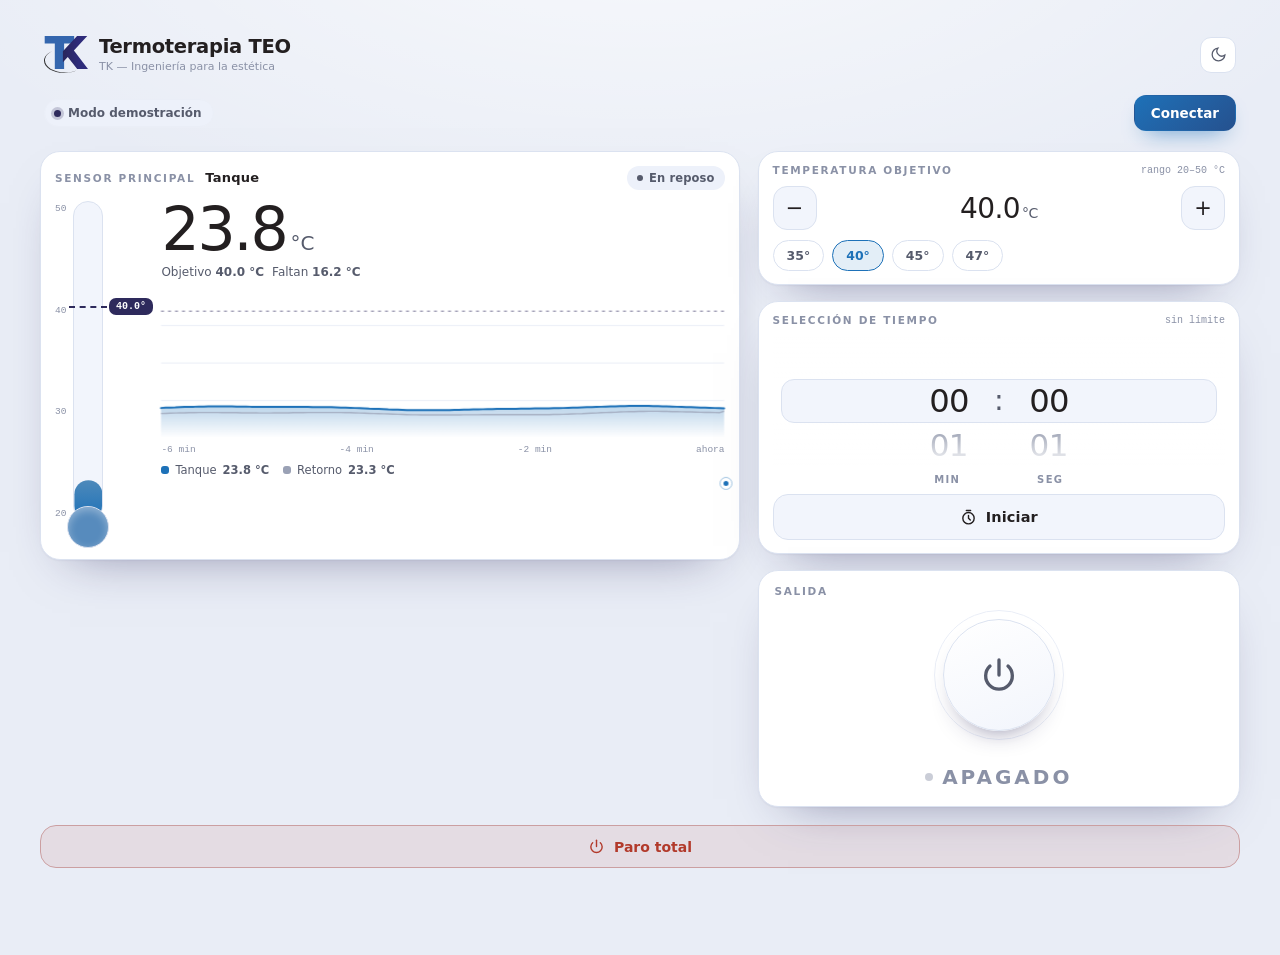
==== commit d5fc1d4c: "CONEXION LOCAL AÑADIDA" ====
--- a/termostato-1-rele.html
+++ b/termostato-1-rele.html
@@ -1,1279 +1,1325 @@
-<!DOCTYPE html>
-<html lang="es">
-<head>
-<meta charset="UTF-8">
-<meta name="viewport" content="width=device-width, initial-scale=1, viewport-fit=cover">
-<title>Termoterapia TEO · TK</title>
-<meta name="description" content="Control por Bluetooth del equipo de termoterapia TEO. El ESP32-C3 regula; la app solo envía órdenes.">
-<meta name="theme-color" content="#1D71B8">
-<link rel="manifest" href="./termostato-1-rele.webmanifest">
-<link rel="apple-touch-icon" href="./icono-app-oscuro.svg">
-<link rel="icon" href="data:image/svg+xml,%3Csvg xmlns=%22http://www.w3.org/2000/svg%22 viewBox=%2236.64 0 854.78 718.47%22 role=%22img%22 aria-label=%22TK%22%3E%3Cdefs%3E%3ClinearGradient id=%22fk%22 x1=%22421.29%22 y1=%22375.97%22 x2=%22908.96%22 y2=%22375.97%22 gradientUnits=%22userSpaceOnUse%22%3E%3Cstop offset=%220%22 stop-color=%22%2329265b%22/%3E%3Cstop offset=%22.64%22 stop-color=%22%232e2b7a%22/%3E%3C/linearGradient%3E%3C/defs%3E%3Cpolygon fill=%22%233466ae%22 points=%22246.71 639.26 246.71 143.38 50.36 143.38 50.36 0 622.95 0 622.95 143.38 427.52 143.38 427.52 639.26 246.71 639.26%22/%3E%3Cg transform=%22translate(-17.54 -56.34)%22%3E%3Cpolygon fill=%22url(%23fk)%22 points=%22908.96 695.6 634.65 339.57 894.35 56.34 696.18 56.34 421.3 351.31 421.3 564.81 515.83 463.52 698.92 695.6 908.96 695.6%22/%3E%3Cpath fill=%22%23313132%22 d=%22M463.23%2C765.85c-215.43%2C0-390.07-106.11-390.07-237%2C0-73.42%2C55-139%2C141.21-182.5-97.1%2C43.11-160.19%2C112.8-160.19%2C191.46%2C0%2C130.89%2C174.65%2C237%2C390.08%2C237%2C94.6%2C0%2C181.33-20.46%2C248.86-54.5-64.47%2C28.63-143.92%2C45.54-229.89%2C45.54%22/%3E%3C/g%3E%3C/svg%3E">
-<style>
-:root{
-  --ground:#E9EDF6;
-  --surface:#FFFFFF;
-  --surface-2:#F2F5FC;
-  --line:#DBE2F0;
-  --line-soft:#EAEEF7;
-  --ink:#231F20;
-  --ink-2:#565B6C;
-  --muted:#8A91A6;
-  --azul:#1D71B8;
-  --indigo:#2E2A5C;
-  --c-cold:#1D71B8;
-  --c-mid:#E5D6C2;
-  --c-hot:#E8952C;
-  --calor:#B96A12;
-  --calor-bg:rgba(232,149,44,.16);
-  --ok:#1B8F62;
-  --ok-bg:rgba(27,143,98,.12);
-  --stop:#B23A2B;
-  --stop-bg:rgba(178,58,43,.09);
-  --serie-1:#1D71B8;
-  --serie-2:#9AA1B5;
-  --chip:#EDF1FA;
-  /* Logotipo oficial TK: azul de la T, degradado de la K y gris del arco */
-  --lg-blue:#3466AE;
-  --lg-k1:#29265B;
-  --lg-k2:#2E2B7A;
-  --lg-arc:#313132;
-  --shadow:0 22px 50px -30px rgba(46,42,92,.55), 0 1px 2px rgba(46,42,92,.05);
-  --r:20px;
-  --track:186px;
-  --chart-h:84px;
-  --sans:"Segoe UI Variable Display","Segoe UI",system-ui,-apple-system,"Helvetica Neue",sans-serif;
-  --mono:"Cascadia Mono",ui-monospace,"SF Mono",Consolas,monospace;
-  --row:40px;
-}
-@media (prefers-color-scheme: dark){
-  :root:not([data-theme="light"]){
-    --ground:#0E0E22;
-    --surface:#191934;
-    --surface-2:#212143;
-    --line:#2D2D55;
-    --line-soft:#242449;
-    --ink:#EDEFF8;
-    --ink-2:#AEB4CB;
-    --muted:#7B8299;
-    --azul:#57A3E4;
-    --indigo:#9A92F0;
-    --c-cold:#3E8FD0;
-    --c-mid:#C9B79E;
-    --c-hot:#F2A83F;
-    --calor:#F2A83F;
-    --calor-bg:rgba(242,168,63,.16);
-    --ok:#3EC38C;
-    --ok-bg:rgba(62,195,140,.14);
-    --stop:#E0705F;
-    --stop-bg:rgba(224,112,95,.12);
-    --serie-1:#57A3E4;
-    --serie-2:#767D99;
-    --chip:#242449;
-    /* Sobre fondo oscuro el logotipo sube de luminosidad para no apagarse */
-    --lg-blue:#7FAEE8;
-    --lg-k1:#8F8AE6;
-    --lg-k2:#A9A2F5;
-    --lg-arc:#8A90A6;
-    --shadow:0 24px 60px -34px rgba(0,0,0,.85), 0 1px 2px rgba(0,0,0,.4);
-  }
-}
-:root[data-theme="dark"]{
-  --ground:#0E0E22;
-  --surface:#191934;
-  --surface-2:#212143;
-  --line:#2D2D55;
-  --line-soft:#242449;
-  --ink:#EDEFF8;
-  --ink-2:#AEB4CB;
-  --muted:#7B8299;
-  --azul:#57A3E4;
-  --indigo:#9A92F0;
-  --c-cold:#3E8FD0;
-  --c-mid:#C9B79E;
-  --c-hot:#F2A83F;
-  --calor:#F2A83F;
-  --calor-bg:rgba(242,168,63,.16);
-  --ok:#3EC38C;
-  --ok-bg:rgba(62,195,140,.14);
-  --stop:#E0705F;
-  --stop-bg:rgba(224,112,95,.12);
-  --serie-1:#57A3E4;
-  --serie-2:#767D99;
-  --chip:#242449;
-  /* Sobre fondo oscuro el logotipo sube de luminosidad para no apagarse */
-  --lg-blue:#7FAEE8;
-  --lg-k1:#8F8AE6;
-  --lg-k2:#A9A2F5;
-  --lg-arc:#8A90A6;
-  --shadow:0 24px 60px -34px rgba(0,0,0,.85), 0 1px 2px rgba(0,0,0,.4);
-}
-
-*{box-sizing:border-box}
-html,body{margin:0}
-body{
-  background:
-    radial-gradient(1100px 520px at 50% -12%, color-mix(in srgb, var(--surface) 70%, transparent), transparent 70%),
-    var(--ground);
-  color:var(--ink);
-  font-family:var(--sans);
-  -webkit-font-smoothing:antialiased;
-  min-height:100vh;
-  min-height:100dvh;
-  padding:13px 14px 26px;
-  padding-left:max(14px, env(safe-area-inset-left));
-  padding-right:max(14px, env(safe-area-inset-right));
-  padding-bottom:max(26px, env(safe-area-inset-bottom));
-}
-button{font-family:inherit;color:inherit;cursor:pointer}
-:focus-visible{outline:2px solid var(--azul);outline-offset:3px;border-radius:6px}
-
-/* ============ REJILLA RESPONSIVA ============
-   Teléfono: una columna.
-   Tablet:   dos columnas, el monitor cruza las dos.
-   Escritorio: monitor a la izquierda, controles en un riel a la derecha. */
-.app{max-width:472px;margin-inline:auto;display:flex;flex-direction:column;gap:10px}
-.rail{display:flex;flex-direction:column;gap:10px;min-width:0}
-
-/* Tablet: el riel se parte en dos; la salida cruza las dos columnas. */
-@media (min-width:760px){
-  :root{--track:268px;--chart-h:112px;--row:44px}
-  body{padding:26px 22px 48px}
-  .app{max-width:900px;gap:16px}
-  .rail{display:grid;grid-template-columns:1fr 1fr;gap:16px;align-items:start}
-  .rail>.power{grid-column:1 / -1}
-}
-
-/* Escritorio: monitor a la izquierda, riel de controles a la derecha.
-   Colocación automática — nada depende de contar filas, así la alerta
-   de error puede aparecer sin descuadrar el resto. */
-@media (min-width:1200px){
-  :root{--track:320px;--chart-h:150px}
-  body{padding:34px 28px 56px}
-  .app{
-    max-width:1200px;
-    display:grid;
-    grid-template-columns:minmax(0,1.45fr) minmax(340px,1fr);
-    align-items:start;
-    gap:18px;
-  }
-  .app>.topbar,.app>.connbar,.app>.alert,.app>.stop,.app>.foot{grid-column:1 / -1}
-  /* El align-items:start de la regla de tablet sigue vigente aqui y, en
-     columna, encoge las tarjetas al ancho de su contenido: se devuelve. */
-  .rail{display:flex;flex-direction:column;gap:16px;align-items:stretch}
-}
-
-.eyebrow{
-  font-size:10.5px;letter-spacing:.16em;text-transform:uppercase;
-  color:var(--muted);font-weight:600;
-}
-.card{
-  background:var(--surface);
-  border:1px solid var(--line);
-  border-radius:var(--r);
-  box-shadow:var(--shadow);
-}
-
-/* ---- Encabezado ---- */
-.topbar{display:flex;align-items:center;gap:11px;padding:2px 4px}
-.mark{width:44px;height:37px;flex:none}
-.titles{display:flex;flex-direction:column;gap:2px;margin-right:auto;min-width:0}
-.titles h1{margin:0;font-size:19.5px;font-weight:650;letter-spacing:-.015em;line-height:1.12}
-.brandline{
-  font-size:11px;color:var(--muted);line-height:1.2;
-  white-space:nowrap;overflow:hidden;text-overflow:ellipsis;
-}
-.icon-btn{
-  width:36px;height:36px;border-radius:11px;border:1px solid var(--line);
-  background:var(--surface);display:grid;place-items:center;color:var(--ink-2);
-  transition:border-color .18s, color .18s, transform .18s;
-}
-.icon-btn svg{width:17px;height:17px}
-
-/* Sol y luna comparten celda de rejilla: se cruzan girando, sin saltos.
-   Cuál se ve lo decide data-icon, que el JS fija según el tema en vigor. */
-.theme-btn svg{grid-area:1 / 1;transition:opacity .24s ease, transform .42s cubic-bezier(.22,1,.36,1)}
-.theme-btn .i-sun{opacity:0;transform:rotate(-80deg) scale(.5)}
-.theme-btn .i-moon{opacity:0;transform:rotate(80deg) scale(.5)}
-.theme-btn[data-icon="sun"] .i-sun,
-.theme-btn[data-icon="moon"] .i-moon{opacity:1;transform:none}
-
-/* ---- Barra de conexion ---- */
-.connbar{display:flex;align-items:center;gap:10px;padding:2px 4px}
-.pill{
-  display:inline-flex;align-items:center;gap:7px;
-  padding:6px 11px 6px 9px;border-radius:999px;
-  background:var(--chip);border:1px solid var(--line-soft);
-  font-size:12px;font-weight:560;color:var(--ink-2);margin-right:auto;
-}
-.pill .dot{width:7px;height:7px;border-radius:50%;background:var(--muted);flex:none}
-.pill[data-state="demo"] .dot{background:var(--indigo);box-shadow:0 0 0 3px color-mix(in srgb,var(--indigo) 22%,transparent)}
-.pill[data-state="on"] .dot{background:var(--ok);box-shadow:0 0 0 3px var(--ok-bg)}
-.pill[data-state="wait"] .dot{background:var(--c-hot);animation:blink 1s infinite}
-/* Conexión caída después de haber tenido equipo: ni verde ni demostración */
-.pill[data-state="perdida"]{color:var(--stop)}
-.pill[data-state="perdida"] .dot{background:var(--stop);box-shadow:0 0 0 3px var(--stop-bg)}
-@keyframes blink{50%{opacity:.25}}
-.btn{
-  border:1px solid var(--line);background:var(--surface);
-  padding:9px 16px;border-radius:12px;font-size:13.5px;font-weight:600;
-  transition:transform .16s, box-shadow .16s, background .16s, border-color .16s;
-}
-.btn:active{transform:translateY(0)}
-.btn-primary{
-  background:linear-gradient(140deg,var(--azul),color-mix(in srgb,var(--azul) 55%,var(--indigo)));
-  border-color:transparent;color:#fff;
-  box-shadow:0 10px 22px -12px rgba(29,113,184,.95);
-}
-
-/* ---- Indicador hibrido ---- */
-.monitor{padding:14px 14px 12px;display:flex;flex-direction:column;gap:11px}
-.monitor-head{display:flex;align-items:center;gap:10px}
-.sensor-name{
-  font-size:13px;font-weight:650;letter-spacing:.02em;color:var(--ink);
-  border-bottom:1px dashed transparent;padding-bottom:1px;outline:none;
-}
-.sensor-name:hover,.sensor-name:focus{border-bottom-color:var(--muted)}
-.chip{
-  margin-left:auto;display:inline-flex;align-items:center;gap:6px;
-  padding:5px 10px;border-radius:999px;font-size:11.5px;font-weight:650;
-  letter-spacing:.01em;background:var(--chip);color:var(--ink-2);
-  transition:background .25s, color .25s;
-}
-.chip i{width:6px;height:6px;border-radius:50%;background:currentColor;flex:none}
-.chip[data-mode="heat"]{background:var(--calor-bg);color:var(--calor)}
-.chip[data-mode="hold"]{background:var(--ok-bg);color:var(--ok)}
-.monitor-body{display:flex;gap:16px;align-items:stretch}
-
-/* Termometro */
-.thermo{display:flex;gap:7px;align-items:stretch;flex:none;padding:0 42px 26px 0;touch-action:none}
-.ticks{
-  height:var(--track);display:flex;flex-direction:column;justify-content:space-between;
-  align-items:flex-end;font-family:var(--mono);font-size:9.5px;color:var(--muted);
-  padding-block:2px;
-}
-.track{
-  position:relative;width:30px;height:var(--track);border-radius:16px;
-  background:var(--surface-2);border:1px solid var(--line);
-  cursor:ns-resize;overflow:visible;
-}
-/* El relleno es de altura fija y se revela con clip-path: no toca layout.
-   El redondeo va en el propio inset para conservar la forma del tubo. */
-.fill{
-  position:absolute;left:0;right:0;bottom:0;height:100%;border-radius:15px;overflow:hidden;
-  clip-path:inset(100% 0 0 0 round 15px);
-  transition:clip-path .5s cubic-bezier(.4,0,.2,1);
-}
-.fill span{
-  position:absolute;left:0;right:0;bottom:0;height:100%;
-  background:linear-gradient(to top,var(--c-cold),var(--c-mid) 52%,var(--c-hot));
-}
-/* Se posiciona con translateY en px, no con bottom: transform va por GPU */
-.target{
-  position:absolute;left:-5px;right:-5px;height:0;border-top:2px dashed var(--indigo);
-  bottom:0;transition:transform .35s ease;pointer-events:none;will-change:transform;
-}
-/* Durante el arrastre no hay transición: la línea debe seguir al dedo, no perseguirlo.
-   Lleva !important porque el bloque de movimiento reducido fija duración a todo. */
-.dragging .fill,.dragging .target{transition:none !important}
-.target b{
-  position:absolute;right:-46px;top:-10px;font-family:var(--mono);font-size:10px;
-  font-weight:600;color:#fff;background:var(--indigo);padding:3px 7px;border-radius:7px;
-  white-space:nowrap;
-}
-.bulb{
-  position:absolute;left:50%;bottom:-28px;transform:translateX(-50%);
-  width:42px;height:42px;border-radius:50%;
-  border:1px solid var(--line);background:var(--c-cold);
-  box-shadow:inset 0 3px 8px rgba(255,255,255,.35);
-  transition:background .25s ease;
-}
-/* El halo late con transform+opacity sobre un pseudo, no animando box-shadow:
-   antes esto repintaba en bucle mientras el equipo calentara. */
-.bulb::after{
-  content:"";position:absolute;inset:-1px;border-radius:50%;z-index:-1;
-  background:var(--calor-bg);opacity:0;
-}
-.heating .bulb::after{animation:pulse 2.2s ease-in-out infinite}
-@keyframes pulse{
-  0%,100%{transform:scale(1);opacity:0}
-  50%{transform:scale(1.5);opacity:1}
-}
-
-/* Lectura + grafica */
-.readout{flex:1;min-width:0;display:flex;flex-direction:column}
-.big{display:flex;align-items:baseline;gap:4px;line-height:1;margin-top:-2px}
-.big em{
-  font-style:normal;font-size:clamp(42px,12vw,60px);font-weight:250;
-  letter-spacing:-.035em;font-variant-numeric:tabular-nums;
-}
-.big .deg{font-size:20px;font-weight:400;color:var(--ink-2)}
-.sub{font-size:12px;color:var(--ink-2);margin-top:6px;display:flex;gap:8px;flex-wrap:wrap}
-.sub b{font-weight:650;font-variant-numeric:tabular-nums}
-.chart-wrap{position:relative;margin-top:9px;height:var(--chart-h)}
-.chart{width:100%;height:var(--chart-h);display:block;overflow:visible}
-.chart .grid{stroke:var(--line-soft);stroke-width:1}
-.chart .sp{stroke:var(--indigo);stroke-width:1.2;stroke-dasharray:3 4;opacity:.65;fill:none}
-.chart .l1{stroke:var(--serie-1);stroke-width:2;fill:none;stroke-linejoin:round;stroke-linecap:round}
-.chart .l2{stroke:var(--serie-2);stroke-width:1.4;fill:none;opacity:.75}
-/* Se posiciona con translateY en px, no con top */
-.tip{
-  position:absolute;right:-1px;top:0;width:9px;height:9px;border-radius:50%;
-  background:var(--serie-1);border:2px solid var(--surface);
-  transform:translate(50%,-50%);transition:transform .5s ease;will-change:transform;
-}
-.tip::after{
-  content:"";position:absolute;inset:-4px;border-radius:50%;
-  border:1.5px solid var(--serie-1);opacity:.4;animation:ripple 2.4s ease-out infinite;
-}
-@keyframes ripple{0%{transform:scale(.6);opacity:.55}100%{transform:scale(2);opacity:0}}
-.axis{display:flex;justify-content:space-between;font-family:var(--mono);font-size:9.5px;color:var(--muted);margin-top:6px}
-.legend{display:flex;gap:14px;margin-top:8px;font-size:11.5px;color:var(--ink-2)}
-.legend span{display:inline-flex;align-items:center;gap:6px}
-.legend i{width:8px;height:8px;border-radius:3px;flex:none}
-.legend .mudo{opacity:.4}
-.legend b{font-variant-numeric:tabular-nums}
-
-/* ---- Controles ---- */
-.ctrl{padding:12px 14px 13px;display:flex;flex-direction:column;gap:10px}
-.ctrl-head{display:flex;align-items:center;gap:8px}
-.ctrl-head .hint{margin-left:auto;font-family:var(--mono);font-size:10px;color:var(--muted)}
-.stepper{display:flex;align-items:center;gap:12px}
-.step{
-  width:44px;height:44px;border-radius:14px;border:1px solid var(--line);
-  background:var(--surface-2);font-size:21px;font-weight:300;line-height:1;
-  display:grid;place-items:center;color:var(--ink);
-  transition:background .16s, border-color .16s, transform .12s;
-}
-.step:active{transform:scale(.97)}
-.value{
-  flex:1;text-align:center;font-size:28px;font-weight:350;letter-spacing:-.02em;
-  font-variant-numeric:tabular-nums;
-}
-.value small{font-size:14px;color:var(--ink-2);font-weight:450;margin-left:2px}
-.chips{display:flex;gap:8px;flex-wrap:wrap}
-.qc{
-  border:1px solid var(--line);background:transparent;color:var(--ink-2);
-  padding:7px 13px;border-radius:999px;font-size:12.5px;font-weight:600;
-  transition:border-color .16s ease, color .16s ease, background .16s ease;
-}
-.qc[aria-pressed="true"]{
-  background:color-mix(in srgb,var(--azul) 12%,transparent);
-  border-color:var(--azul);color:var(--azul);
-}
-
-/* ============ TEMPORIZADOR ============ */
-.timer{padding:12px 14px 13px;display:flex;flex-direction:column;gap:9px}
-
-/* Selector de rueda: dos columnas con scroll-snap */
-.tpick{
-  position:relative;display:flex;align-items:center;justify-content:center;gap:4px;
-  height:calc(var(--row) * 3);
-  transition:opacity .2s ease;
-}
-.tband{
-  position:absolute;left:8px;right:8px;top:50%;transform:translateY(-50%);
-  height:var(--row);border-radius:13px;background:var(--surface-2);
-  border:1px solid var(--line);pointer-events:none;
-}
-.tpick::before,.tpick::after{
-  content:"";position:absolute;left:0;right:0;height:var(--row);pointer-events:none;z-index:2;
-}
-.tpick::before{top:0;background:linear-gradient(var(--surface),transparent)}
-.tpick::after{bottom:0;background:linear-gradient(transparent,var(--surface))}
-.tcol{
-  position:relative;z-index:1;width:82px;height:100%;
-  overflow-y:scroll;scroll-snap-type:y mandatory;
-  scrollbar-width:none;-ms-overflow-style:none;
-  text-align:center;touch-action:pan-y;
-}
-.tcol::-webkit-scrollbar{display:none}
-.tcol .pad{height:var(--row)}
-.tcol b{
-  display:block;height:var(--row);line-height:var(--row);scroll-snap-align:center;
-  font-size:31px;font-weight:300;font-variant-numeric:tabular-nums;letter-spacing:-.02em;
-  color:var(--muted);transition:color .18s ease, transform .18s ease;
-}
-.tcol b[data-sel]{color:var(--ink);transform:scale(1.04)}
-.tsep{
-  font-size:29px;font-weight:250;color:var(--ink-2);padding-bottom:3px;
-  position:relative;z-index:3;font-variant-numeric:tabular-nums;
-}
-/* Mismos anchos que .tpick (82 + 4 + sep + 4 + 82) para que caigan bajo su columna */
-.tunits{display:flex;justify-content:center;align-items:center;gap:4px;margin-top:-2px}
-.tunits span{width:82px;text-align:center;font-size:10px;letter-spacing:.14em;
-  text-transform:uppercase;color:var(--muted);font-weight:600}
-.tunits i{width:13px;flex:none}
-
-/* Cuenta regresiva en marcha */
-.tlive{display:none;flex-direction:column;align-items:center;gap:4px;height:calc(var(--row) * 3);justify-content:center}
-.tlive em{
-  font-style:normal;font-size:46px;font-weight:250;letter-spacing:-.03em;
-  font-variant-numeric:tabular-nums;color:var(--ink);line-height:1;
-}
-.tlive span{font-size:11.5px;color:var(--muted);letter-spacing:.04em}
-.timer.running .tpick,.timer.running .tunits{display:none}
-.timer.running .tlive{display:flex;animation:tswap 160ms ease-out}
-.timer:not(.running) .tpick{animation:tswap 160ms ease-out}
-@keyframes tswap{from{opacity:0}to{opacity:1}}
-
-/* Boton de tiempo */
-.tbtn{
-  position:relative;overflow:hidden;isolation:isolate;
-  width:100%;height:46px;border-radius:15px;border:1px solid var(--line);
-  background:var(--surface-2);color:var(--ink);
-  font-size:14.5px;font-weight:650;letter-spacing:.01em;
-  display:flex;align-items:center;justify-content:center;gap:9px;
-  transition:transform .14s cubic-bezier(.22,1,.36,1), border-color .2s ease, color .2s ease;
-}
-.tbtn:active{transform:scale(.975)}
-.tbtn svg{width:17px;height:17px;position:relative;z-index:2}
-.tbtn .lbl{position:relative;z-index:2}
-/* Relleno de progreso: scaleX, no width, para no relayout en cada tick */
-.tbtn .prog{
-  position:absolute;inset:0;z-index:1;transform-origin:left;transform:scaleX(0);
-  background:color-mix(in srgb,var(--azul) 16%,transparent);
-  transition:transform 700ms linear;
-}
-/* Onda al presionar */
-.tbtn .ring{
-  position:absolute;left:50%;top:50%;width:16px;height:16px;border-radius:50%;
-  transform:translate(-50%,-50%) scale(0);opacity:0;z-index:1;
-  background:color-mix(in srgb,var(--azul) 30%,transparent);
-}
-.tbtn.pressed .ring{animation:tring 200ms cubic-bezier(.22,1,.36,1)}
-@keyframes tring{
-  0%{transform:translate(-50%,-50%) scale(0);opacity:.65}
-  100%{transform:translate(-50%,-50%) scale(26);opacity:0}
-}
-.timer.running .tbtn{
-  border-color:color-mix(in srgb,var(--c-hot) 50%,var(--line));
-  color:var(--calor);
-}
-.timer.running .tbtn .prog{background:var(--calor-bg)}
-
-/* ---- Salida unica ----
-   Es el gesto principal del equipo: va centrado, grande, y el estado se lee
-   debajo en palabra completa. Todas las capas del boton comparten una celda
-   de rejilla, asi que se apilan centradas sin position:absolute. */
-.power{padding:14px 16px 17px;display:flex;flex-direction:column;align-items:center;gap:13px;
-  transition:border-color .3s ease}
-.power .eyebrow{align-self:flex-start}
-.power-btn{
-  position:relative;display:grid;place-items:center;
-  width:130px;height:130px;border:0;padding:0;background:none;border-radius:50%;
-  -webkit-tap-highlight-color:transparent;
-  transition:transform .18s cubic-bezier(.22,1,.36,1);
-}
-.power-btn>*{grid-area:1 / 1}
-.power-btn:active{transform:scale(.965)}
-.power-btn:focus-visible{outline:2px solid var(--azul);outline-offset:6px;border-radius:50%}
-/* Aro exterior: enmarca el disco y da sensacion de mando fisico. */
-.pb-rim{
-  width:130px;height:130px;border-radius:50%;pointer-events:none;
-  border:1px solid var(--line-soft);
-  transition:border-color .32s ease;
-}
-.power.on .pb-rim{border-color:color-mix(in srgb,var(--c-hot) 38%,transparent)}
-.pb-disc{
-  width:112px;height:112px;border-radius:50%;
-  background:linear-gradient(158deg,var(--surface),var(--surface-2));
-  border:1px solid var(--line);
-  box-shadow:inset 0 1px 0 rgba(255,255,255,.5), 0 14px 28px -20px rgba(46,42,92,.9);
-  transition:background .32s ease, border-color .32s ease, box-shadow .32s ease;
-}
-.power.on .pb-disc{
-  background:
-    radial-gradient(120% 120% at 32% 16%, color-mix(in srgb,var(--c-hot) 78%,#fff), transparent 60%),
-    linear-gradient(150deg,var(--c-hot),color-mix(in srgb,var(--c-hot) 55%,var(--stop)));
-  border-color:transparent;
-  box-shadow:0 22px 44px -18px color-mix(in srgb,var(--c-hot) 95%,transparent),
-             inset 0 1px 0 rgba(255,255,255,.32);
-}
-/* Halo: late solo mientras hay salida. Escala y opacidad, nunca box-shadow. */
-.pb-halo{width:112px;height:112px;border-radius:50%;background:var(--calor-bg);opacity:0;pointer-events:none}
-.power.on .pb-halo{animation:pb-pulse 2.6s ease-in-out infinite}
-@keyframes pb-pulse{0%,100%{transform:scale(1);opacity:0}45%{transform:scale(1.3);opacity:1}}
-/* Anillo de confirmacion al pulsar: sale del boton y se desvanece. */
-.pb-ring{
-  width:112px;height:112px;border-radius:50%;pointer-events:none;
-  border:2px solid color-mix(in srgb,var(--c-hot) 55%,transparent);
-  transform:scale(.55);opacity:0;
-}
-.power-btn.pressed .pb-ring{animation:pb-ring 520ms cubic-bezier(.22,1,.36,1)}
-@keyframes pb-ring{0%{transform:scale(.55);opacity:.85}100%{transform:scale(1.36);opacity:0}}
-.pb-icon{width:40px;height:40px;color:var(--ink-2);
-  transition:color .32s ease, transform .32s cubic-bezier(.22,1,.36,1)}
-.power.on .pb-icon{color:#fff;transform:scale(1.06)}
-.power-state{
-  /* 12 px extra sobre el hueco de la tarjeta: el anillo sobresale ~10 px del
-     aro y la palabra tiene que quedar limpia. */
-  margin-top:12px;
-  display:flex;align-items:center;gap:9px;
-  font-size:20px;font-weight:700;letter-spacing:.15em;text-transform:uppercase;
-  color:var(--muted);transition:color .32s ease;
-}
-.power-state i{width:8px;height:8px;border-radius:50%;background:currentColor;opacity:.45;flex:none;
-  transition:opacity .32s ease, box-shadow .32s ease}
-.power.on{border-color:color-mix(in srgb,var(--c-hot) 45%,var(--line))}
-.power.on .power-state{color:var(--calor)}
-.power.on .power-state i{opacity:1;box-shadow:0 0 0 4px var(--calor-bg)}
-
-/* Con una sesión en marcha el botón manual no manda: se dice, no se esconde. */
-.power-nota{
-  display:none;align-items:center;gap:6px;margin:0;
-  font-size:11px;line-height:1.45;color:var(--muted);text-align:center;
-}
-.power.bloqueada .power-nota{display:flex}
-.power-nota svg{width:12px;height:12px;flex:none}
-.power.bloqueada .power-btn{cursor:not-allowed}
-.power.bloqueada .power-btn:active{transform:none}
-
-/* ---- Paro + pie ---- */
-.stop{
-  display:flex;align-items:center;justify-content:center;gap:9px;
-  width:100%;padding:12px;border-radius:16px;
-  border:1px solid color-mix(in srgb,var(--stop) 40%,var(--line));
-  background:var(--stop-bg);color:var(--stop);font-size:14px;font-weight:680;
-  transition:background .18s, transform .16s;
-}
-.stop svg{width:17px;height:17px}
-
-/* ---- Hover: solo con ratón de verdad ----
-   En pantalla táctil el tap dispara un hover falso y el elemento
-   se queda levantado hasta que tocas otra cosa. */
-@media (hover:hover) and (pointer:fine){
-  .icon-btn:hover{border-color:var(--azul);color:var(--azul);transform:translateY(-1px)}
-  .btn:hover{transform:translateY(-1px)}
-  .step:hover{border-color:var(--azul);color:var(--azul)}
-  .qc:hover{border-color:var(--azul);color:var(--azul)}
-  .tbtn:hover{border-color:var(--azul)}
-  .power-btn:hover{transform:scale(1.025)}
-  .power-btn:hover .pb-disc{border-color:color-mix(in srgb,var(--c-hot) 45%,var(--line))}
-  .stop:hover{background:color-mix(in srgb,var(--stop) 16%,transparent);transform:translateY(-1px)}
-}
-.foot{display:flex;flex-direction:column;align-items:center;gap:9px;margin-top:2px}
-.note{
-  font-size:11.5px;line-height:1.65;color:var(--muted);text-align:center;
-  margin:0 6px;text-wrap:balance;
-}
-.note code{font-family:var(--mono);font-size:10.5px}
-.sig{
-  margin:0;display:flex;align-items:center;gap:9px;
-  font-size:10px;letter-spacing:.13em;text-transform:uppercase;font-weight:650;
-  color:var(--muted);opacity:.85;
-}
-.sig i{width:3px;height:3px;border-radius:50%;background:currentColor;flex:none;opacity:.6}
-.sig b{font-family:var(--mono);font-weight:600;letter-spacing:.05em}
-.toast{
-  position:fixed;left:50%;bottom:22px;transform:translate(-50%,20px);
-  background:var(--indigo);color:#fff;padding:10px 18px;border-radius:999px;
-  font-size:13px;font-weight:600;opacity:0;pointer-events:none;
-  transition:opacity .25s, transform .25s;z-index:50;
-  box-shadow:0 16px 30px -18px rgba(0,0,0,.8);
-}
-.toast.show{opacity:1;transform:translate(-50%,0)}
-.alert{
-  display:none;gap:9px;align-items:center;padding:11px 14px;border-radius:14px;
-  background:var(--stop-bg);border:1px solid color-mix(in srgb,var(--stop) 35%,transparent);
-  color:var(--stop);font-size:12.5px;font-weight:600;
-}
-.alert.show{display:flex}
-
-/* ============ SPLASH · Sello ============
-   Índigo constante en los dos temas: continúa el icono de la app. */
-#splash{
-  position:fixed;inset:0;z-index:100;display:grid;place-items:center;
-  background:linear-gradient(160deg,#2E2A5C,#1B1840);
-  animation:sp-out 200ms cubic-bezier(.23,1,.32,1) 420ms forwards;
-}
-#splash .in{display:flex;flex-direction:column;align-items:center;gap:22px;position:relative}
-#splash .halo{
-  position:absolute;width:390px;height:390px;border-radius:50%;
-  background:radial-gradient(circle,rgba(87,163,228,.26),transparent 68%);
-  opacity:0;transform:scale(.6);animation:sp-halo 380ms cubic-bezier(.22,1,.36,1) forwards;
-}
-/* El propio logotipo ya trae la firma de marca: no hace falta texto aparte. */
-#splash{--lg-blue:#FFFFFF;--lg-k1:#6E9FDD;--lg-k2:#9AC0F2;--lg-arc:#8F93A3}
-#splash svg{width:min(248px,62vw);height:auto;display:block;position:relative;
-  opacity:0;transform:scale(1.14);animation:sp-land 320ms cubic-bezier(.16,1.02,.3,1) 30ms forwards}
-@keyframes sp-halo{to{opacity:1;transform:scale(1)}}
-@keyframes sp-land{to{opacity:1;transform:scale(1)}}
-@keyframes sp-out{to{opacity:0;transform:scale(1.04);visibility:hidden}}
-/* Entra solapada con la salida del splash: se lee como un solo cruce.
-   App utilizable a los ~450 ms; splash retirado del todo a los 620 ms. */
-.app{opacity:0;transform:translateY(10px);animation:app-in 240ms cubic-bezier(.22,1,.36,1) 450ms forwards}
-@keyframes app-in{to{opacity:1;transform:none}}
-
-/* Con la app apretada casi no hay scroll; el poco que queda separa las
-   secciones en vez de arrastrarlas todas juntas. La clase la pone el JS,
-   asi que sin JS no se esconde nada. */
-.reveal{opacity:0;transform:translateY(16px);
-  transition:opacity .5s cubic-bezier(.22,1,.36,1), transform .5s cubic-bezier(.22,1,.36,1)}
-.reveal.seen{opacity:1;transform:none}
-
-@media (max-width:400px){
-  :root{--track:176px;--row:38px;--chart-h:78px}
-}
-/* Movimiento reducido: se quita el desplazamiento, no el fundido.
-   Los cambios de opacidad y color ayudan a entender qué cambió y se conservan. */
-@media (prefers-reduced-motion:reduce){
-  /* nada de recorrer distancia */
-  #splash svg,#splash .halo,.app{transform:none !important}
-  /* nada de latidos ni ondas en bucle */
-  .heating .bulb::after,.tip::after,.pill[data-state="wait"] .dot,.tbtn.pressed .ring,
-  .power.on .pb-halo,.power-btn.pressed .pb-ring{animation:none !important}
-  .heating .bulb::after{opacity:.9}
-  /* ni desplazamientos de 1px al pasar el ratón */
-  .btn:hover,.icon-btn:hover,.power-btn:hover,.stop:hover{transform:none !important}
-  /* Se acorta elemento por elemento, nunca con `*`: un selector universal
-     con duración le pone `transition: all` a toda la página. */
-  #splash,#splash .halo,#splash svg{animation-duration:160ms !important}
-  #splash{animation-delay:260ms !important}
-  .app{animation-duration:160ms !important;animation-delay:270ms !important}
-  .fill,.target,.tip,.bulb,.tbtn .prog{transition-duration:160ms !important}
-  .reveal{opacity:1 !important;transform:none !important;transition:none !important}
-  .tcol{scroll-behavior:auto}
-}
-</style>
-</head>
-<body>
-
-<div id="splash" aria-hidden="true">
-  <div class="in">
-    <div class="halo"></div>
-    <svg viewBox="0 0 964.91 887.32" aria-label="TK · Ingeniería para la estética">
-      <defs><linearGradient id="sk" x1="421.29" y1="375.97" x2="908.96" y2="375.97" gradientUnits="userSpaceOnUse"><stop offset="0" style="stop-color:var(--lg-k1)"/><stop offset=".64" style="stop-color:var(--lg-k2)"/></linearGradient><linearGradient id="st" x1="17.54" y1="897.38" x2="418.43" y2="897.38" gradientUnits="userSpaceOnUse"><stop offset="0" style="stop-color:var(--lg-k1)"/><stop offset=".64" style="stop-color:var(--lg-k2)"/></linearGradient></defs>
-      <polygon fill="var(--lg-blue)" points="246.71 639.26 246.71 143.38 50.36 143.38 50.36 0 622.95 0 622.95 143.38 427.52 143.38 427.52 639.26 246.71 639.26"/>
-      <g transform="translate(-17.54 -56.34)"><polygon fill="url(#sk)" points="908.96 695.6 634.65 339.57 894.35 56.34 696.18 56.34 421.3 351.31 421.3 564.81 515.83 463.52 698.92 695.6 908.96 695.6"/><path fill="url(#st)" d="M418.43,923H405.62l.19-6.54a17.51,17.51,0,0,1-6.47,6.33,19.45,19.45,0,0,1-9.2,2,18,18,0,0,1-14.6-6.73c-3.69-4.47-5.54-10.4-5.54-17.75,0-7.67,1.83-13.68,5.46-18s8.67-6.41,15.13-6.41a17.16,17.16,0,0,1,8.89,2.27,18.55,18.55,0,0,1,6.43,6.78v-7.51h12.52Zm-12.06-22.8c0-4.1-1-7.33-3.07-9.72A10.5,10.5,0,0,0,395,886.9a10.68,10.68,0,0,0-8.46,3.53c-2.07,2.37-3.1,5.63-3.1,9.75s1,7.29,3.05,9.58a12.09,12.09,0,0,0,16.91,0C405.38,907.47,406.37,904.3,406.37,900.18Zm-34.2-46.53-14.52,17.1h-6.57l9.13-17.1ZM352,923v-45.5h13.19V923ZM331.2,889.16q2-6.61,5.74-9.93a13.57,13.57,0,0,1,9.26-3.29,28.83,28.83,0,0,1,4.12.49l.84.13-2,14.19a16.15,16.15,0,0,0-3-.91,17.16,17.16,0,0,0-3.18-.3c-4,0-6.92,1-8.67,3.07s-2.67,5.52-2.67,10.34v20H318.44v-45.5h13Zm-17.05,14.36H280a11.77,11.77,0,0,0,3.58,7.32,11,11,0,0,0,7.57,2.45,13.06,13.06,0,0,0,6.24-1.4,11.23,11.23,0,0,0,4.36-4.2L312.38,913a24.34,24.34,0,0,1-9,8.86,25.63,25.63,0,0,1-12.57,2.91c-7.35,0-13.2-2.21-17.48-6.6s-6.46-10.29-6.46-17.69q0-10.71,6.76-17.64t17.29-6.92q10.86,0,17.15,6.47c4.2,4.33,6.3,10.2,6.3,17.66,0,.4,0,.83,0,1.32S314.23,902.57,314.15,903.52Zm-13.08-8a10,10,0,0,0-3.13-6.52,10.4,10.4,0,0,0-7-2.2,10.79,10.79,0,0,0-7.14,2.2,10.3,10.3,0,0,0-3.39,6.52ZM248.82,923v-45.5H262V923Zm-1.16-64.19a7.77,7.77,0,0,1,7.71-7.7,7.74,7.74,0,0,1,5.52,2.24,7.69,7.69,0,0,1,0,10.93,7.59,7.59,0,0,1-5.52,2.29A7.26,7.26,0,0,1,250,864.2,7.39,7.39,0,0,1,247.66,858.79ZM195.29,923v-45.5h13v7.13a24.63,24.63,0,0,1,7.7-6.57,19.61,19.61,0,0,1,9.1-2.1,20,20,0,0,1,8.88,1.78,13.15,13.15,0,0,1,5.66,5.47,15,15,0,0,1,1.48,4.28,45.23,45.23,0,0,1,.43,7.51v28H228.27V900.5q0-8.4-1.94-11.09c-1.32-1.81-3.53-2.7-6.68-2.7a11.13,11.13,0,0,0-5,1.14,10.76,10.76,0,0,0-5.57,6.91,27.77,27.77,0,0,0-.54,6.39V923ZM191,903.52H156.8a11.82,11.82,0,0,0,3.58,7.32,11,11,0,0,0,7.57,2.45,13.08,13.08,0,0,0,6.25-1.4,11.3,11.3,0,0,0,4.36-4.2L189.22,913a24.39,24.39,0,0,1-9,8.86,25.67,25.67,0,0,1-12.58,2.91c-7.35,0-13.19-2.21-17.47-6.6s-6.46-10.29-6.46-17.69q0-10.71,6.75-17.64t17.29-6.92q10.86,0,17.15,6.47c4.2,4.33,6.3,10.2,6.3,17.66,0,.4,0,.83,0,1.32S191.08,902.57,191,903.52Zm-13.09-8a10,10,0,0,0-3.12-6.52,10.44,10.44,0,0,0-7-2.2,10.74,10.74,0,0,0-7.13,2.2,10.36,10.36,0,0,0-3.4,6.52Zm-50.65,4.66c0-4-1-7.19-3.07-9.54a10.58,10.58,0,0,0-8.35-3.47,10.79,10.79,0,0,0-8.48,3.45q-3.08,3.46-3.07,9.56t3,9.45c2,2.26,4.82,3.39,8.46,3.39s6.43-1.13,8.45-3.39S127.26,904.22,127.26,900.18Zm12,22.05c0,4.79-.27,8.16-.83,10.12a11.9,11.9,0,0,1-3,5.06,17.55,17.55,0,0,1-7.59,4.74,37,37,0,0,1-11.28,1.51q-11.1,0-16.83-3.53c-3.85-2.34-5.92-5.92-6.27-10.71H108a5,5,0,0,0,2.42,3.93,12.23,12.23,0,0,0,6.17,1.24c3.58,0,6.19-.92,7.78-2.78s2.37-4.95,2.37-9.29V916a17.59,17.59,0,0,1-6.35,6.24,18,18,0,0,1-8.86,2.05q-9.37,0-15-6.57t-5.63-17.69q0-11.31,5.49-17.72t15.11-6.41a17,17,0,0,1,8.83,2.29A18.78,18.78,0,0,1,126.8,885v-7.51h12.41ZM40.68,923v-45.5h13v7.13a24.85,24.85,0,0,1,7.7-6.57,19.64,19.64,0,0,1,9.1-2.1,20,20,0,0,1,8.89,1.78A13.13,13.13,0,0,1,85,883.19a14.42,14.42,0,0,1,1.48,4.28,45,45,0,0,1,.44,7.51v28H73.67V900.5q0-8.4-1.94-11.09c-1.32-1.81-3.53-2.7-6.68-2.7a11.2,11.2,0,0,0-5,1.14,10.76,10.76,0,0,0-5.57,6.91,28.35,28.35,0,0,0-.54,6.39V923Zm-23.14,0v-67.9H32.06V923Z"/><path fill="var(--lg-blue)" d="M982.46,880.55V923H975.4v-7.7a18.32,18.32,0,0,1-6.49,7.06,16.58,16.58,0,0,1-8.88,2.45q-9.16,0-14.73-6.3t-5.6-16.62c0-7,1.8-12.54,5.44-16.66s8.45-6.2,14.51-6.2a17.48,17.48,0,0,1,9.26,2.37,17.26,17.26,0,0,1,6.33,7.14v-8Zm-7.06,21.62c0-4.79-1.29-8.64-3.9-11.58a13.06,13.06,0,0,0-10.23-4.39c-4.37,0-7.76,1.35-10.21,4s-3.66,6.44-3.66,11.26c0,5.14,1.24,9.1,3.69,11.87s5.95,4.17,10.45,4.17c4.33,0,7.75-1.34,10.2-4.06S975.4,907,975.4,902.17Zm-36.87,10.74v8.46a23.07,23.07,0,0,1-6.46,2.56,34.28,34.28,0,0,1-7.78.86q-9.81,0-15.83-6.25t-6-16.37c0-6.81,2.08-12.36,6.22-16.69S918.1,879,924.56,879a32.82,32.82,0,0,1,6.89.73,28.73,28.73,0,0,1,6.33,2.21v7.78A24.23,24.23,0,0,0,932,887a20.24,20.24,0,0,0-6-1c-4.76,0-8.59,1.48-11.47,4.47s-4.31,7-4.31,11.9a15,15,0,0,0,4.34,10.94,14.65,14.65,0,0,0,10.88,4.41,18.4,18.4,0,0,0,6.46-1.16A28.19,28.19,0,0,0,938.53,912.91ZM889,923V880.55h7.35V923Zm-1.7-62.89a5.09,5.09,0,0,1,1.56-3.75,5.14,5.14,0,0,1,3.77-1.53,5.08,5.08,0,0,1,3.74,1.56,5.28,5.28,0,0,1,1.54,3.82,4.92,4.92,0,0,1-1.54,3.69,5.09,5.09,0,0,1-3.74,1.54,5.15,5.15,0,0,1-3.77-1.54A5,5,0,0,1,887.34,860.09Zm-16.43,26.44h-7.79v-6h7.79V863.42h7.43v17.13h7.78v6h-7.78V923h-7.43ZM837,873.87l9.45-16.15h9.31l-13.22,16.15Zm27.54,29H830.91v.68c0,4.55,1.29,8.21,3.91,11a13.16,13.16,0,0,0,10.15,4.2,13.55,13.55,0,0,0,7.7-2.32,20,20,0,0,0,6.08-6.92l5.52,3.72a21.33,21.33,0,0,1-19.68,11.58q-9.69,0-15.67-6.41t-6-16.78q0-10,5.95-16.31a19.93,19.93,0,0,1,15.24-6.36q9.42,0,14.92,6t5.49,16.48ZM856.76,897c-.24-3.74-1.51-6.65-3.74-8.67s-5.31-3-9.21-3a12.64,12.64,0,0,0-8.81,3.17,12.91,12.91,0,0,0-4.09,8.51Zm-47.88-10.44H801.1v-6h7.78V863.42h7.43v17.13h7.78v6h-7.78V923h-7.43Zm-38.59,29.32,6.19-4.18a12.89,12.89,0,0,0,4.47,5.07,11.65,11.65,0,0,0,6.35,1.69,8.89,8.89,0,0,0,5.76-1.78,5.57,5.57,0,0,0,2.21-4.63,5,5,0,0,0-1.51-3.68,13.44,13.44,0,0,0-5.17-2.75l-1.21-.41c-10.31-3.58-15.48-8-15.48-13.38a11.64,11.64,0,0,1,4.17-9.23c2.78-2.37,6.41-3.56,10.85-3.56a19.07,19.07,0,0,1,9.48,2.21,12.66,12.66,0,0,1,5.63,6.25l-5.87,3.61a10.06,10.06,0,0,0-3.82-4.53,10.89,10.89,0,0,0-5.87-1.56,7.63,7.63,0,0,0-5.23,1.78,5.88,5.88,0,0,0-2,4.57q0,3.93,8.43,6.55c1.05.35,1.89.59,2.51.78,4.6,1.48,7.83,3.18,9.63,5.09a10.49,10.49,0,0,1,2.72,7.54,12.26,12.26,0,0,1-4.28,9.74c-2.88,2.51-6.62,3.75-11.22,3.75a21.07,21.07,0,0,1-10.07-2.24A16.32,16.32,0,0,1,770.29,915.85Zm-.77-13H735.89v.68c0,4.55,1.3,8.21,3.91,11a13.16,13.16,0,0,0,10.15,4.2,13.53,13.53,0,0,0,7.7-2.32,20,20,0,0,0,6.08-6.92l5.52,3.72a21.33,21.33,0,0,1-19.68,11.58q-9.69,0-15.67-6.41t-6-16.78c0-6.65,2-12.09,6-16.31a19.93,19.93,0,0,1,15.24-6.36q9.42,0,14.92,6t5.49,16.48ZM761.74,897c-.24-3.74-1.51-6.65-3.74-8.67s-5.31-3-9.21-3a12.6,12.6,0,0,0-8.8,3.17,12.87,12.87,0,0,0-4.1,8.51ZM700.5,880.55V923h-7.06v-7.7a18.4,18.4,0,0,1-6.49,7.06,16.6,16.6,0,0,1-8.88,2.45q-9.18,0-14.73-6.3t-5.6-16.62c0-7,1.8-12.54,5.44-16.66s8.45-6.2,14.51-6.2a16.29,16.29,0,0,1,15.59,9.51v-8Zm-7.06,21.62c0-4.79-1.29-8.64-3.9-11.58a13.08,13.08,0,0,0-10.23-4.39c-4.37,0-7.76,1.35-10.21,4s-3.66,6.44-3.66,11.26c0,5.14,1.24,9.1,3.69,11.87s6,4.17,10.44,4.17c4.34,0,7.76-1.34,10.21-4.06S693.44,907,693.44,902.17ZM644.05,923V851.09h7.43V923Zm-31.49-42.43V923H605.5v-7.7a18.32,18.32,0,0,1-6.49,7.06,16.58,16.58,0,0,1-8.88,2.45q-9.17,0-14.73-6.3t-5.6-16.62c0-7,1.8-12.54,5.44-16.66s8.45-6.2,14.51-6.2a17.45,17.45,0,0,1,9.26,2.37,17.26,17.26,0,0,1,6.33,7.14v-8Zm-7.06,21.62c0-4.79-1.29-8.64-3.9-11.58a13.06,13.06,0,0,0-10.23-4.39q-6.54,0-10.21,4c-2.45,2.69-3.66,6.44-3.66,11.26,0,5.14,1.24,9.1,3.69,11.87s5.95,4.17,10.45,4.17c4.33,0,7.75-1.34,10.2-4.06S605.5,907,605.5,902.17Zm-60,20.81V880.55h6.43v8.8c2-3.69,4-6.3,6.25-7.89a13.27,13.27,0,0,1,8-2.37,15.78,15.78,0,0,1,2.53.22,15.59,15.59,0,0,1,2.39.62l-2.42,6.54a19.51,19.51,0,0,0-2.34-.62,12.91,12.91,0,0,0-2.16-.21c-3.82,0-6.7,1.37-8.61,4.14s-2.88,7-2.88,12.52V923Zm-8.92-42.43V923H529.5v-7.7a18.32,18.32,0,0,1-6.49,7.06,16.58,16.58,0,0,1-8.88,2.45q-9.17,0-14.73-6.3t-5.6-16.62c0-7,1.8-12.54,5.44-16.66s8.45-6.2,14.51-6.2a17.45,17.45,0,0,1,9.26,2.37,17.26,17.26,0,0,1,6.33,7.14v-8Zm-7.06,21.62c0-4.79-1.29-8.64-3.9-11.58a13.06,13.06,0,0,0-10.23-4.39q-6.54,0-10.21,4c-2.45,2.69-3.66,6.44-3.66,11.26,0,5.14,1.24,9.1,3.69,11.87s5.95,4.17,10.45,4.17c4.33,0,7.75-1.34,10.2-4.06S529.5,907,529.5,902.17Zm-81.05,41.49V880.55h6.89v8a18.27,18.27,0,0,1,6.52-7.06,16.83,16.83,0,0,1,9-2.45q9.16,0,14.76,6.25c3.68,4.17,5.54,9.72,5.54,16.61s-1.8,12.6-5.44,16.72-8.51,6.2-14.59,6.2a17.1,17.1,0,0,1-9.13-2.4,17.49,17.49,0,0,1-6.35-7.11v28.38Zm7-41.79q0,7.15,4,11.47a13.37,13.37,0,0,0,10.42,4.31c4.22,0,7.56-1.32,10-4s3.63-6.27,3.63-10.93c0-5.22-1.21-9.31-3.63-12.3S474,886,469.69,886s-7.91,1.4-10.44,4.23S455.45,897,455.45,901.87Z"/><path fill="var(--lg-arc)" d="M463.23,765.85c-215.43,0-390.07-106.11-390.07-237,0-73.42,55-139,141.21-182.5-97.1,43.11-160.19,112.8-160.19,191.46,0,130.89,174.65,237,390.08,237,94.6,0,181.33-20.46,248.86-54.5-64.47,28.63-143.92,45.54-229.89,45.54"/></g>
-    </svg>
-  </div>
-</div>
-
-<div class="app">
-
-  <header class="topbar span-all">
-    <svg class="mark" viewBox="36.64 0 854.78 718.47" aria-label="TK">
-      <defs><linearGradient id="mk" x1="421.29" y1="375.97" x2="908.96" y2="375.97" gradientUnits="userSpaceOnUse"><stop offset="0" style="stop-color:var(--lg-k1)"/><stop offset=".64" style="stop-color:var(--lg-k2)"/></linearGradient></defs>
-      <polygon fill="var(--lg-blue)" points="246.71 639.26 246.71 143.38 50.36 143.38 50.36 0 622.95 0 622.95 143.38 427.52 143.38 427.52 639.26 246.71 639.26"/>
-      <g transform="translate(-17.54 -56.34)"><polygon fill="url(#mk)" points="908.96 695.6 634.65 339.57 894.35 56.34 696.18 56.34 421.3 351.31 421.3 564.81 515.83 463.52 698.92 695.6 908.96 695.6"/><path fill="var(--lg-arc)" d="M463.23,765.85c-215.43,0-390.07-106.11-390.07-237,0-73.42,55-139,141.21-182.5-97.1,43.11-160.19,112.8-160.19,191.46,0,130.89,174.65,237,390.08,237,94.6,0,181.33-20.46,248.86-54.5-64.47,28.63-143.92,45.54-229.89,45.54"/></g>
-    </svg>
-    <div class="titles">
-      <h1>Termoterapia TEO</h1>
-      <span class="brandline">TK &mdash; Ingenier&iacute;a para la est&eacute;tica</span>
-    </div>
-    <button class="icon-btn theme-btn" id="themeBtn" data-icon="moon" aria-label="Cambiar a tema oscuro">
-      <svg class="i-moon" viewBox="0 0 24 24" fill="none" stroke="currentColor" stroke-width="1.8" stroke-linecap="round" aria-hidden="true"><path d="M21 12.8A9 9 0 1 1 11.2 3a7 7 0 0 0 9.8 9.8z"/></svg>
-      <svg class="i-sun" viewBox="0 0 24 24" fill="none" stroke="currentColor" stroke-width="1.8" stroke-linecap="round" aria-hidden="true"><circle cx="12" cy="12" r="4.1"/><path d="M12 2.7v2M12 19.3v2M4.4 4.4l1.4 1.4M18.2 18.2l1.4 1.4M2.7 12h2M19.3 12h2M4.4 19.6l1.4-1.4M18.2 5.8l1.4-1.4"/></svg>
-    </button>
-  </header>
-
-  <div class="connbar span-all">
-    <span class="pill" id="pill" data-state="demo"><i class="dot"></i><span id="pillText">Modo demostraci&oacute;n</span></span>
-    <button class="btn btn-primary" id="connectBtn">Conectar</button>
-  </div>
-
-  <div class="alert span-all" id="alert"></div>
-
-  <section class="card monitor" id="monitor">
-    <div class="monitor-head">
-      <span class="eyebrow">Sensor principal</span>
-      <span class="sensor-name" id="sensorName" contenteditable="true" spellcheck="false">Tanque</span>
-      <span class="chip" id="modeChip" data-mode="idle"><i></i><span id="modeText">En reposo</span></span>
-    </div>
-
-    <div class="monitor-body">
-      <div class="thermo" id="thermo">
-        <div class="ticks"><span>50</span><span>40</span><span>30</span><span>20</span></div>
-        <div class="track" id="track" role="slider" tabindex="0"
-             aria-label="Temperatura objetivo" aria-valuemin="20" aria-valuemax="50" aria-valuenow="40">
-          <div class="fill" id="fill"><span></span></div>
-          <div class="target" id="target"><b id="targetLabel">60.0&deg;</b></div>
-          <div class="bulb" id="bulb"></div>
-        </div>
-      </div>
-
-      <div class="readout">
-        <div class="big"><em id="tempMain">--</em><span class="deg">&deg;C</span></div>
-        <div class="sub">
-          <span>Objetivo <b id="spEcho">40.0 &deg;C</b></span>
-          <span>Faltan <b id="delta">--</b></span>
-        </div>
-
-        <div class="chart-wrap">
-          <svg class="chart" viewBox="0 0 320 96" preserveAspectRatio="none" aria-hidden="true">
-            <defs>
-              <linearGradient id="grad" x1="0" y1="0" x2="0" y2="1">
-                <stop offset="0%" style="stop-color:var(--serie-1);stop-opacity:.30"/>
-                <stop offset="100%" style="stop-color:var(--serie-1);stop-opacity:0"/>
-              </linearGradient>
-            </defs>
-            <g class="grid" vector-effect="non-scaling-stroke">
-              <line x1="0" y1="24" x2="320" y2="24" vector-effect="non-scaling-stroke"/>
-              <line x1="0" y1="48" x2="320" y2="48" vector-effect="non-scaling-stroke"/>
-              <line x1="0" y1="72" x2="320" y2="72" vector-effect="non-scaling-stroke"/>
-            </g>
-            <path class="sp" id="spPath" vector-effect="non-scaling-stroke"/>
-            <path id="areaPath" fill="url(#grad)"/>
-            <path class="l2" id="linePath2" vector-effect="non-scaling-stroke"/>
-            <path class="l1" id="linePath1" vector-effect="non-scaling-stroke"/>
-          </svg>
-          <div class="tip" id="tip" style="top:50%"></div>
-        </div>
-
-        <div class="axis"><span>-6 min</span><span>-4 min</span><span>-2 min</span><span>ahora</span></div>
-        <div class="legend">
-          <span><i style="background:var(--serie-1)"></i>Tanque <b id="lg1">--</b></span>
-          <span><i style="background:var(--serie-2)"></i>Retorno <b id="lg2">--</b></span>
-        </div>
-      </div>
-    </div>
-  </section>
-
-  <div class="rail">
-
-  <section class="card ctrl">
-    <div class="ctrl-head">
-      <span class="eyebrow">Temperatura objetivo</span>
-      <span class="hint">rango 20&ndash;50 &deg;C</span>
-    </div>
-    <div class="stepper">
-      <button class="step" id="spDown" aria-label="Bajar objetivo">&minus;</button>
-      <div class="value"><span id="spValue">40.0</span><small>&deg;C</small></div>
-      <button class="step" id="spUp" aria-label="Subir objetivo">+</button>
-    </div>
-    <div class="chips" id="spChips">
-      <button class="qc" data-sp="35">35&deg;</button>
-      <button class="qc" data-sp="40">40&deg;</button>
-      <button class="qc" data-sp="45">45&deg;</button>
-      <button class="qc" data-sp="47">47&deg;</button>
-    </div>
-  </section>
-
-  <section class="card timer" id="timerCard">
-    <div class="ctrl-head">
-      <span class="eyebrow">Selecci&oacute;n de tiempo</span>
-      <span class="hint" id="timerHint">sin l&iacute;mite</span>
-    </div>
-
-    <div class="tpick" id="tpick">
-      <div class="tband"></div>
-      <div class="tcol" id="tMins" role="slider" tabindex="0"
-           aria-label="Minutos" aria-valuemin="0" aria-valuemax="30" aria-valuenow="0"></div>
-      <div class="tsep">:</div>
-      <div class="tcol" id="tSecs" role="slider" tabindex="0"
-           aria-label="Segundos" aria-valuemin="0" aria-valuemax="59" aria-valuenow="0"></div>
-    </div>
-    <div class="tunits"><span>min</span><i></i><span>seg</span></div>
-
-    <div class="tlive">
-      <em id="tLive">00:00</em>
-      <span id="tLiveNote">restante</span>
-    </div>
-
-    <button class="tbtn" id="timerBtn">
-      <span class="prog" id="tProg"></span>
-      <span class="ring"></span>
-      <svg viewBox="0 0 24 24" fill="none" stroke="currentColor" stroke-width="2" stroke-linecap="round" stroke-linejoin="round" id="tIcon">
-        <circle cx="12" cy="13" r="8"/><path d="M12 9v4l2.5 2.5"/><path d="M9 2h6"/>
-      </svg>
-      <span class="lbl" id="tLabel">Iniciar</span>
-    </button>
-  </section>
-
-  <section class="card power" id="power">
-    <span class="eyebrow">Salida</span>
-    <button class="power-btn" id="powerBtn" aria-pressed="false" aria-label="Encender la salida">
-      <span class="pb-halo"></span>
-      <span class="pb-rim"></span>
-      <span class="pb-disc"></span>
-      <span class="pb-ring"></span>
-      <svg class="pb-icon" viewBox="0 0 24 24" fill="none" stroke="currentColor" stroke-width="2" stroke-linecap="round" aria-hidden="true"><path d="M12 3v9"/><path d="M6.6 6.6a8 8 0 1 0 10.8 0"/></svg>
-    </button>
-    <div class="power-state"><i></i><span id="powerState">Apagado</span></div>
-    <p class="power-nota">
-      <svg viewBox="0 0 24 24" fill="none" stroke="currentColor" stroke-width="2" stroke-linecap="round" stroke-linejoin="round" aria-hidden="true"><rect x="4" y="10.5" width="16" height="10" rx="2.5"/><path d="M8 10.5V7a4 4 0 0 1 8 0v3.5"/></svg>
-      Sesi&oacute;n en marcha &mdash; se corta con <b>Detener</b> o <b>Paro total</b>
-    </p>
-  </section>
-
-  </div><!-- /.rail -->
-
-  <button class="stop span-all" id="stopBtn">
-    <svg viewBox="0 0 24 24" fill="none" stroke="currentColor" stroke-width="2" stroke-linecap="round"><path d="M12 3v9"/><path d="M6.6 6.6a8 8 0 1 0 10.8 0"/></svg>
-    Paro total
-  </button>
-
-  <footer class="foot span-all">
-    <p class="note">
-      El rel&eacute; y el temporizador los regula el ESP32-C3; la app solo env&iacute;a &oacute;rdenes por Bluetooth.
-      Protocolo en <code>docs/PROTOCOLO.md</code>. En iPhone abre este enlace con la app <b>Bluefy</b>.
-    </p>
-    <p class="sig"><span>RPI Ingenier&iacute;a</span><i></i><span>Versi&oacute;n <b>1.0</b></span></p>
-  </footer>
-</div>
-
-<div class="toast" id="toast"></div>
-
-<script>
-const $ = (id) => document.getElementById(id);
-
-/* ---- Protocolo (espejo de docs/PROTOCOLO.md) ---- */
-const SERVICE_UUID = "2bef07a5-297a-4071-8eaa-1b5ad35bd18e";
-const STATE_UUID   = "f7ed213f-fcfc-418a-92d1-9b4d1ec14197";
-const CMD_UUID     = "92483b33-6ebf-4a0f-beb3-8ab946488f9c";
-const OP = { RELAY: 0x01, SETPOINT: 0x02, TIMER: 0x03, STOP: 0x04 };
-
-function decodeState(dv){
-  const t1 = dv.getInt16(0, true), t2 = dv.getInt16(2, true),
-        tm = dv.getUint16(7, true), mask = dv.getUint8(4);
-  return {
-    temp1: t1 === 0x7FFF ? null : t1 / 10,
-    temp2: t2 === 0x7FFF ? null : t2 / 10,
-    relays: [0,1,2,3].map(i => !!(mask & (1 << i))),
-    setpoint: dv.getInt16(5, true) / 10,
-    timerSec: tm === 0xFFFF ? null : tm,
-    errors: dv.getUint8(9)
-  };
-}
-const cmdRelay = (i, on) => Uint8Array.of(OP.RELAY, i, on ? 1 : 0);
-const cmdStop  = () => Uint8Array.of(OP.STOP);
-function cmdSetpoint(v){
-  const b = new DataView(new ArrayBuffer(3));
-  b.setUint8(0, OP.SETPOINT); b.setInt16(1, Math.round(v * 10), true);
-  return new Uint8Array(b.buffer);
-}
-function cmdTimer(sec){
-  const b = new DataView(new ArrayBuffer(3));
-  b.setUint8(0, OP.TIMER); b.setUint16(1, sec, true);
-  return new Uint8Array(b.buffer);
-}
-
-/* ---- Estado ---- */
-/* El equipo trabaja a 47 C constantes: la escala llega a 50 y ni un grado mas.
-   MAX_MIN es el tope de sesion, 30 minutos. AMBIENTE es a donde cae en reposo. */
-const MIN_T = 20, MAX_T = 50, N = 120, MAX_MIN = 30, AMBIENTE = 22;
-const S = {
-  temp1: 23.8, temp2: 22.9, setpoint: 40, relays: [false, false, false, false],
-  timerSec: null, errors: 0, connected: false
-};
-const H1 = [], H2 = [];
-const store = {
-  get(k){ try { return localStorage.getItem(k); } catch { return null; } },
-  set(k, v){ try { localStorage.setItem(k, v); } catch {} }
-};
-let timerTotal = +(store.get("tk.timerSec") || 0);
-
-/* Historial de arranque: el equipo esta en reposo, no viene de calentar. */
-(function seed(){
-  for (let i = 0; i < N; i++){
-    const t = 23.8 + Math.sin(i / 13) * 0.3 + Math.sin(i / 5) * 0.07;
-    H1.push(t); H2.push(t - 0.9 - Math.sin(i / 11) * 0.14);
-  }
-})();
-
-/* ---- Utilidades ---- */
-const clamp = (v, a, b) => Math.min(b, Math.max(a, v));
-const css = (n) => getComputedStyle(document.documentElement).getPropertyValue(n).trim();
-const pad2 = (n) => String(n).padStart(2, "0");
-const mmss = (sec) => {
-  const v = Math.max(0, Math.ceil(sec));
-  return pad2(Math.floor(v / 60)) + ":" + pad2(v % 60);
-};
-function tempColor(t){
-  const p = clamp((t - MIN_T) / (MAX_T - MIN_T), 0, 1);
-  const from = p < .52 ? "--c-cold" : "--c-mid";
-  const to   = p < .52 ? "--c-mid"  : "--c-hot";
-  const q = p < .52 ? p / .52 : (p - .52) / .48;
-  return `color-mix(in oklab, ${css(to)} ${(q * 100).toFixed(1)}%, ${css(from)})`;
-}
-let toastTimer;
-function toast(msg){
-  const t = $("toast"); t.textContent = msg; t.classList.add("show");
-  clearTimeout(toastTimer); toastTimer = setTimeout(() => t.classList.remove("show"), 2200);
-}
-
-/* ============ TEMPORIZADOR ============
-   El ESP32 es quien cuenta. Aquí solo se elige el total, se envía una vez,
-   y se dibuja lo que la placa reporta (o la simulación si no hay hardware). */
-const ROW = () => parseInt(css("--row"), 10) || 44;
-
-function buildColumn(el, max){
-  el.innerHTML = '<div class="pad"></div>'
-    + Array.from({ length: max + 1 }, (_, i) => `<b data-v="${i}">${pad2(i)}</b>`).join("")
-    + '<div class="pad"></div>';
-}
-function colValue(el){
-  return clamp(Math.round(el.scrollTop / ROW()), 0, el.querySelectorAll("b").length - 1);
-}
-function markColumn(el){
-  const v = colValue(el);
-  el.querySelectorAll("b").forEach((b, i) => b.toggleAttribute("data-sel", i === v));
-  el.setAttribute("aria-valuenow", v);
-  return v;
-}
-function setColumn(el, v, smooth){
-  el.scrollTo({ top: v * ROW(), behavior: smooth ? "smooth" : "auto" });
-  markColumn(el);
-}
-function pickedSeconds(){
-  return colValue($("tMins")) * 60 + colValue($("tSecs"));
-}
-/* 30:00 es el techo: al elegir el minuto 30 los segundos vuelven a cero. */
-function clampPick(){
-  if (colValue($("tMins")) === MAX_MIN && colValue($("tSecs")) !== 0) setColumn($("tSecs"), 0, true);
-}
-
-buildColumn($("tMins"), MAX_MIN);
-buildColumn($("tSecs"), 59);
-
-[$("tMins"), $("tSecs")].forEach(col => {
-  let raf = 0;
-  col.addEventListener("scroll", () => {
-    if (raf) return;
-    raf = requestAnimationFrame(() => { raf = 0; markColumn(col); clampPick(); updateTimerHint(); });
-  }, { passive: true });
-  col.addEventListener("keydown", e => {
-    const max = col.querySelectorAll("b").length - 1;
-    if (e.key === "ArrowUp"){ e.preventDefault(); setColumn(col, clamp(colValue(col) - 1, 0, max), true); }
-    if (e.key === "ArrowDown"){ e.preventDefault(); setColumn(col, clamp(colValue(col) + 1, 0, max), true); }
-    clampPick();
-    updateTimerHint();
-  });
-});
-
-function updateTimerHint(){
-  if (S.timerSec !== null) return;
-  const t = pickedSeconds();
-  $("timerHint").textContent = t === 0 ? "sin límite" : "listo: " + mmss(t);
-}
-
-/* Iniciar no es solo el reloj: arranca la sesión entera — cuenta atrás y
-   calentamiento a la vez. Si venía de manual, la sesión reemplaza a lo que
-   hubiera. Detener corta las dos cosas. Es un solo gesto, como se pidió. */
-function startTimer(){
-  const total = pickedSeconds();
-  if (total === 0){ toast("Elige un tiempo mayor que cero"); return; }
-  timerTotal = total;
-  store.set("tk.timerSec", total);
-  S.timerSec = total;
-  S.relays[0] = true;
-  send(cmdTimer(total));
-  paint();
-  toast("Sesión iniciada");
-}
-function stopTimer(){
-  S.timerSec = null;
-  S.relays[0] = false;
-  send(cmdTimer(0));
-  paint();
-  toast("Sesión detenida");
-}
-
-$("timerBtn").addEventListener("click", () => {
-  const btn = $("timerBtn");
-  btn.classList.remove("pressed");
-  void btn.offsetWidth;          // reinicia la onda si se pulsa seguido
-  btn.classList.add("pressed");
-  if (S.timerSec === null) startTimer(); else stopTimer();
-});
-$("timerBtn").addEventListener("animationend", e => {
-  if (e.animationName === "tring") $("timerBtn").classList.remove("pressed");
-});
-
-/* ---- Salida unica (rele 0) ---- */
-$("powerBtn").addEventListener("click", () => {
-  if (S.timerSec !== null){ toast("Hay una sesión en marcha — usa Detener"); return; }
-  const btn = $("powerBtn");
-  btn.classList.remove("pressed");
-  void btn.offsetWidth;            // reinicia el anillo si se pulsa dos veces seguidas
-  btn.classList.add("pressed");
-  S.relays[0] = !S.relays[0];
-  send(cmdRelay(0, S.relays[0]));
-  paint();
-});
-$("powerBtn").addEventListener("animationend", e => {
-  if (e.animationName === "pb-ring") $("powerBtn").classList.remove("pressed");
-});
-
-/* ---- Pintado ---- */
-function paint(){
-  const t = S.temp1, sp = S.setpoint;
-  $("tempMain").textContent = t.toFixed(1);
-  $("spEcho").textContent = sp.toFixed(1) + " °C";
-  $("spValue").textContent = sp.toFixed(1);
-  $("targetLabel").textContent = sp.toFixed(1) + "°";
-  $("delta").textContent = Math.max(0, sp - t).toFixed(1) + " °C";
-  $("lg1").textContent = t.toFixed(1) + " °C";
-  const sinS2 = S.temp2 === null;
-  $("lg2").textContent = sinS2 ? "--" : S.temp2.toFixed(1) + " °C";
-  $("lg2").parentElement.classList.toggle("mudo", sinS2);
-
-  // clip-path y transform en vez de height y bottom: ambos van por GPU
-  const pTemp = clamp((t - MIN_T) / (MAX_T - MIN_T), 0, 1);
-  const pSet  = clamp((sp - MIN_T) / (MAX_T - MIN_T), 0, 1);
-  $("fill").style.clipPath = "inset(" + ((1 - pTemp) * 100).toFixed(2) + "% 0 0 0 round 15px)";
-  $("target").style.transform = "translateY(" + (-pSet * $("track").clientHeight).toFixed(1) + "px)";
-  $("track").setAttribute("aria-valuenow", sp.toFixed(1));
-  $("bulb").style.background = tempColor(t);
-
-  const anyOn = S.relays[0];
-  const heating = anyOn && t < sp - 0.4;
-  $("monitor").classList.toggle("heating", heating);
-  const chip = $("modeChip");
-  chip.dataset.mode = heating ? "heat" : anyOn ? "hold" : "idle";
-  $("modeText").textContent = heating ? "Calentando" : anyOn ? "Manteniendo" : "En reposo";
-
-  $("power").classList.toggle("on", anyOn);
-  $("powerBtn").setAttribute("aria-pressed", anyOn + "");
-  $("powerBtn").setAttribute("aria-label", anyOn ? "Apagar la salida" : "Encender la salida");
-  $("powerState").textContent = anyOn ? "Encendido" : "Apagado";
-
-  // Mientras cuenta el tiempo, el botón manual queda fuera de juego
-  const enSesion = S.timerSec !== null;
-  $("power").classList.toggle("bloqueada", enSesion);
-  $("powerBtn").disabled = enSesion;
-
-  /* Temporizador */
-  const running = S.timerSec !== null;
-  $("timerCard").classList.toggle("running", running);
-  $("tLabel").textContent = running ? "Detener" : "Iniciar";
-  $("timerBtn").setAttribute("aria-label", running ? "Detener el temporizador" : "Iniciar el temporizador");
-  if (running){
-    const rem = Math.max(0, S.timerSec);
-    $("tLive").textContent = mmss(rem);
-    $("timerHint").textContent = "quedan " + mmss(rem);
-    const done = timerTotal > 0 ? 1 - rem / timerTotal : 0;
-    $("tProg").style.transform = "scaleX(" + clamp(done, 0, 1).toFixed(4) + ")";
-  } else {
-    $("tProg").style.transform = "scaleX(0)";
-    updateTimerHint();
-  }
-
-  const errs = [];
-  if (S.errors & 1) errs.push("Fallo sensor 1");
-  if (S.errors & 2) errs.push("Fallo sensor 2");
-  if (S.errors & 4) errs.push("Sobretemperatura");
-  if (S.errors & 8) errs.push("Paro de emergencia");
-  $("alert").textContent = errs.join(" · ");
-  $("alert").classList.toggle("show", errs.length > 0);
-
-  drawChart();
-}
-
-function drawChart(){
-  const W = 320, Hh = 96, pad = 9;
-  // Con un solo sensor H2 va lleno de NaN: ni escala la vertical ni se dibuja
-  const hayS2 = H2.every(Number.isFinite);
-  const h2 = hayS2 ? H2 : [];
-  let lo = Math.min(...H1, ...h2, S.setpoint) - 1.5;
-  let hi = Math.max(...H1, ...h2, S.setpoint) + 1.5;
-  if (hi - lo < 8){ const m = (hi + lo) / 2; lo = m - 4; hi = m + 4; }
-  const y = v => pad + (hi - v) / (hi - lo) * (Hh - pad * 2);
-  const x = i => i / (N - 1) * W;
-  const d = a => a.map((v, i) => (i ? "L" : "M") + x(i).toFixed(1) + " " + y(v).toFixed(1)).join(" ");
-  const p1 = d(H1);
-  $("linePath1").setAttribute("d", p1);
-  $("linePath2").setAttribute("d", hayS2 ? d(H2) : "");
-  $("areaPath").setAttribute("d", p1 + " L" + W + " " + Hh + " L0 " + Hh + " Z");
-  const ys = y(S.setpoint).toFixed(1);
-  $("spPath").setAttribute("d", "M0 " + ys + " L" + W + " " + ys);
-  const tipPx = y(H1[H1.length - 1]) / Hh * $("tip").parentElement.clientHeight;
-  $("tip").style.transform = "translate(50%, calc(-50% + " + tipPx.toFixed(1) + "px))";
-}
-
-/* ---- Acciones ---- */
-function setSetpoint(v){
-  S.setpoint = clamp(Math.round(v * 2) / 2, MIN_T, MAX_T);
-  send(cmdSetpoint(S.setpoint));
-  document.querySelectorAll("#spChips .qc").forEach(c =>
-    c.setAttribute("aria-pressed", (+c.dataset.sp === S.setpoint) + ""));
-  paint();
-}
-$("spUp").onclick = () => setSetpoint(S.setpoint + 0.5);
-$("spDown").onclick = () => setSetpoint(S.setpoint - 0.5);
-document.querySelectorAll("#spChips .qc").forEach(c => c.onclick = () => setSetpoint(+c.dataset.sp));
-
-$("stopBtn").onclick = () => {
-  S.relays = [false, false, false, false];
-  S.timerSec = null;
-  send(cmdStop());
-  paint();
-  toast("Todo apagado");
-};
-
-const track = $("track");
-function pointToSetpoint(clientY){
-  const r = track.getBoundingClientRect();
-  setSetpoint(MIN_T + (1 - clamp((clientY - r.top) / r.height, 0, 1)) * (MAX_T - MIN_T));
-}
-track.addEventListener("pointerdown", e => {
-  track.setPointerCapture(e.pointerId);
-  track.classList.add("dragging");   // corta la transición: la línea sigue al dedo
-  pointToSetpoint(e.clientY);
-});
-["pointerup", "pointercancel"].forEach(ev =>
-  track.addEventListener(ev, () => track.classList.remove("dragging")));
-track.addEventListener("pointermove", e => {
-  if (e.buttons) pointToSetpoint(e.clientY);
-});
-track.addEventListener("keydown", e => {
-  if (e.key === "ArrowUp" || e.key === "ArrowRight"){ e.preventDefault(); setSetpoint(S.setpoint + 0.5); }
-  if (e.key === "ArrowDown" || e.key === "ArrowLeft"){ e.preventDefault(); setSetpoint(S.setpoint - 0.5); }
-});
-
-$("sensorName").addEventListener("keydown", e => { if (e.key === "Enter"){ e.preventDefault(); e.target.blur(); } });
-
-/* ---- Tema ----
-   El icono muestra a donde vas: luna en claro, sol en oscuro. Sin eleccion
-   guardada manda el sistema, y si el sistema cambia el icono cambia con el. */
-const themeBtn = $("themeBtn");
-const prefiereOscuro = matchMedia("(prefers-color-scheme: dark)");
-const temaOscuro = () => {
-  const t = document.documentElement.getAttribute("data-theme");
-  return t ? t === "dark" : prefiereOscuro.matches;
-};
-function paintThemeBtn(){
-  const oscuro = temaOscuro();
-  themeBtn.dataset.icon = oscuro ? "sun" : "moon";
-  themeBtn.setAttribute("aria-label", oscuro ? "Cambiar a tema claro" : "Cambiar a tema oscuro");
-}
-themeBtn.onclick = () => {
-  const next = temaOscuro() ? "light" : "dark";
-  document.documentElement.setAttribute("data-theme", next);
-  store.set("tk.theme", next);
-  paintThemeBtn();
-  paint();
-};
-const savedTheme = store.get("tk.theme");
-if (savedTheme) document.documentElement.setAttribute("data-theme", savedTheme);
-prefiereOscuro.addEventListener("change", () => { if (!store.get("tk.theme")) paintThemeBtn(); });
-paintThemeBtn();
-
-/* ---- Conexion BLE ---- */
-let device = null, cmdChar = null, huboHardware = false;
-function setPill(state, text){
-  $("pill").dataset.state = state;
-  $("pillText").textContent = text;
-}
-function send(bytes){
-  if (S.connected && cmdChar) cmdChar.writeValue(bytes).catch(() => toast("No se pudo enviar"));
-}
-function applyState(st){
-  const wasRunning = S.timerSec !== null;
-  // Sin lectura válida la app no inventa un número: conserva el último dato y
-  // deja hablar a la alerta de error. La placa ya abrió el relé por su cuenta.
-  if (st.temp1 === null) st.temp1 = S.temp1;
-  Object.assign(S, st);
-  // La placa manda: si trae un total mayor al que conocíamos, ajusta la referencia
-  if (S.timerSec !== null && (!wasRunning || S.timerSec > timerTotal)) timerTotal = S.timerSec;
-  H1.push(st.temp1); H1.shift();
-  // Sin segundo sensor entra NaN, no un valor inventado: la serie se esconde
-  H2.push(st.temp2 === null ? NaN : st.temp2); H2.shift();
-  paint();
-}
-/* Al caerse la conexión la app NO vuelve a simular si ya hubo equipo: congela
-   el último dato real y lo dice. Simular encima de datos reales es mentir, y
-   fue lo que hacía creer que el relé seguía encendido. */
-function onDisconnect(){
-  S.connected = false; cmdChar = null;
-  $("connectBtn").textContent = "Conectar";
-  if (huboHardware){
-    setPill("perdida", "Sin conexión · último dato");
-    toast("Se perdió la conexión — el equipo sigue solo");
-  } else {
-    setPill("demo", "Modo demostración");
-    toast("Termostato desconectado");
-  }
-}
-$("connectBtn").onclick = async () => {
-  if (S.connected){ device.gatt.disconnect(); return; }
-  if (!navigator.bluetooth){
-    toast("Usa Chrome, Edge o Bluefy en iPhone");
-    return;
-  }
-  setPill("wait", "Buscando termostato…");
-  try {
-    device = await navigator.bluetooth.requestDevice({ filters: [{ services: [SERVICE_UUID] }] });
-    device.addEventListener("gattserverdisconnected", onDisconnect);
-    const svc = await (await device.gatt.connect()).getPrimaryService(SERVICE_UUID);
-    cmdChar = await svc.getCharacteristic(CMD_UUID);
-    const stateChar = await svc.getCharacteristic(STATE_UUID);
-    await stateChar.startNotifications();
-    stateChar.addEventListener("characteristicvaluechanged", e => applyState(decodeState(e.target.value)));
-    S.connected = true;
-    huboHardware = true;
-    $("connectBtn").textContent = "Desconectar";
-    setPill("on", device.name || "Termoterapia TEO");
-    // El estado de la placa manda desde el primer instante: se lee una vez en
-    // vez de esperar al primer aviso, para que la app no enseñe nada suyo.
-    try { applyState(decodeState(await stateChar.readValue())); } catch (e) {}
-    toast("Conectado");
-  } catch (err) {
-    setPill("demo", "Modo demostración");
-    if (err.name !== "NotFoundError") toast("No se pudo conectar");
-  }
-};
-
-/* ---- Simulacion (solo sin hardware) ---- */
-setInterval(() => {
-  if (S.connected || huboHardware) return;
-  const on = S.relays[0];
-  const heating = on && S.temp1 < S.setpoint - 0.4;
-  S.temp1 += heating ? 0.34 + Math.random() * 0.1 : -((S.temp1 - AMBIENTE) * 0.012 + 0.015);
-  S.temp1 = clamp(S.temp1, 18, 55);
-  // El retorno sigue al tanque por detras, nunca por debajo del ambiente
-  S.temp2 = AMBIENTE + (S.temp1 - AMBIENTE) * 0.74 - Math.random() * 0.25;
-  H1.push(S.temp1); H1.shift();
-  H2.push(S.temp2); H2.shift();
-  paint();
-}, 700);
-
-/* La cuenta atras va aparte y a segundo de reloj. Con la placa delante la
-   lleva el ESP32; esto solo corre cuando no hay hardware conectado. */
-setInterval(() => {
-  if (S.connected || huboHardware || S.timerSec === null) return;
-  S.timerSec = Math.max(0, S.timerSec - 1);
-  if (S.timerSec === 0){
-    S.relays = [false, false, false, false];
-    S.timerSec = null;
-    toast("Temporizador terminado");
-  }
-  paint();
-}, 1000);
-
-/* ---- Arranque ---- */
-setColumn($("tMins"), clamp(Math.floor(timerTotal / 60), 0, MAX_MIN), false);
-setColumn($("tSecs"), timerTotal % 60, false);
-setSetpoint(40);
-paint();
-
-/* Cada seccion entra al asomarse: el poco scroll que queda las separa en vez
-   de arrastrarlas en bloque. La clase la pone el JS, asi que si esto no corre
-   la app se ve entera igual. */
-if ("IntersectionObserver" in window && !matchMedia("(prefers-reduced-motion: reduce)").matches){
-  const io = new IntersectionObserver((items) => {
-    items.forEach(it => {
-      if (!it.isIntersecting) return;
-      it.target.classList.add("seen");
-      io.unobserve(it.target);
-    });
-  }, { threshold: .12, rootMargin: "0px 0px -6% 0px" });
-  document.querySelectorAll(".card, .stop, .foot").forEach(el => {
-    // Lo que ya se ve al abrir entra con la app: solo se reserva para el scroll
-    if (el.getBoundingClientRect().top < innerHeight * 0.92){
-      el.classList.add("reveal", "seen");
-      return;
-    }
-    el.classList.add("reveal");
-    io.observe(el);
-  });
-}
-
-/* Service worker: solo sirve por http(s). Con file:// se ignora sin ruido. */
-if ("serviceWorker" in navigator && location.protocol.startsWith("http")){
-  addEventListener("load", () => navigator.serviceWorker.register("./sw.js").catch(() => {}));
-}
-</script>
-</body>
-</html>
+<!DOCTYPE html>
+<html lang="es">
+<head>
+<meta charset="UTF-8">
+<meta name="viewport" content="width=device-width, initial-scale=1, viewport-fit=cover">
+<title>Termoterapia TEO · TK</title>
+<meta name="description" content="Control por Bluetooth del equipo de termoterapia TEO. El ESP32-C3 regula; la app solo envía órdenes.">
+<meta name="theme-color" content="#1D71B8">
+<link rel="manifest" href="./termostato-1-rele.webmanifest">
+<link rel="apple-touch-icon" href="./icono-app-oscuro.svg">
+<link rel="icon" href="data:image/svg+xml,%3Csvg xmlns=%22http://www.w3.org/2000/svg%22 viewBox=%2236.64 0 854.78 718.47%22 role=%22img%22 aria-label=%22TK%22%3E%3Cdefs%3E%3ClinearGradient id=%22fk%22 x1=%22421.29%22 y1=%22375.97%22 x2=%22908.96%22 y2=%22375.97%22 gradientUnits=%22userSpaceOnUse%22%3E%3Cstop offset=%220%22 stop-color=%22%2329265b%22/%3E%3Cstop offset=%22.64%22 stop-color=%22%232e2b7a%22/%3E%3C/linearGradient%3E%3C/defs%3E%3Cpolygon fill=%22%233466ae%22 points=%22246.71 639.26 246.71 143.38 50.36 143.38 50.36 0 622.95 0 622.95 143.38 427.52 143.38 427.52 639.26 246.71 639.26%22/%3E%3Cg transform=%22translate(-17.54 -56.34)%22%3E%3Cpolygon fill=%22url(%23fk)%22 points=%22908.96 695.6 634.65 339.57 894.35 56.34 696.18 56.34 421.3 351.31 421.3 564.81 515.83 463.52 698.92 695.6 908.96 695.6%22/%3E%3Cpath fill=%22%23313132%22 d=%22M463.23%2C765.85c-215.43%2C0-390.07-106.11-390.07-237%2C0-73.42%2C55-139%2C141.21-182.5-97.1%2C43.11-160.19%2C112.8-160.19%2C191.46%2C0%2C130.89%2C174.65%2C237%2C390.08%2C237%2C94.6%2C0%2C181.33-20.46%2C248.86-54.5-64.47%2C28.63-143.92%2C45.54-229.89%2C45.54%22/%3E%3C/g%3E%3C/svg%3E">
+<style>
+:root{
+  --ground:#E9EDF6;
+  --surface:#FFFFFF;
+  --surface-2:#F2F5FC;
+  --line:#DBE2F0;
+  --line-soft:#EAEEF7;
+  --ink:#231F20;
+  --ink-2:#565B6C;
+  --muted:#8A91A6;
+  --azul:#1D71B8;
+  --indigo:#2E2A5C;
+  --c-cold:#1D71B8;
+  --c-mid:#E5D6C2;
+  --c-hot:#E8952C;
+  --calor:#B96A12;
+  --calor-bg:rgba(232,149,44,.16);
+  --ok:#1B8F62;
+  --ok-bg:rgba(27,143,98,.12);
+  --stop:#B23A2B;
+  --stop-bg:rgba(178,58,43,.09);
+  --serie-1:#1D71B8;
+  --serie-2:#9AA1B5;
+  --chip:#EDF1FA;
+  /* Logotipo oficial TK: azul de la T, degradado de la K y gris del arco */
+  --lg-blue:#3466AE;
+  --lg-k1:#29265B;
+  --lg-k2:#2E2B7A;
+  --lg-arc:#313132;
+  --shadow:0 22px 50px -30px rgba(46,42,92,.55), 0 1px 2px rgba(46,42,92,.05);
+  --r:20px;
+  --track:186px;
+  --chart-h:84px;
+  --sans:"Segoe UI Variable Display","Segoe UI",system-ui,-apple-system,"Helvetica Neue",sans-serif;
+  --mono:"Cascadia Mono",ui-monospace,"SF Mono",Consolas,monospace;
+  --row:40px;
+}
+@media (prefers-color-scheme: dark){
+  :root:not([data-theme="light"]){
+    --ground:#0E0E22;
+    --surface:#191934;
+    --surface-2:#212143;
+    --line:#2D2D55;
+    --line-soft:#242449;
+    --ink:#EDEFF8;
+    --ink-2:#AEB4CB;
+    --muted:#7B8299;
+    --azul:#57A3E4;
+    --indigo:#9A92F0;
+    --c-cold:#3E8FD0;
+    --c-mid:#C9B79E;
+    --c-hot:#F2A83F;
+    --calor:#F2A83F;
+    --calor-bg:rgba(242,168,63,.16);
+    --ok:#3EC38C;
+    --ok-bg:rgba(62,195,140,.14);
+    --stop:#E0705F;
+    --stop-bg:rgba(224,112,95,.12);
+    --serie-1:#57A3E4;
+    --serie-2:#767D99;
+    --chip:#242449;
+    /* Sobre fondo oscuro el logotipo sube de luminosidad para no apagarse */
+    --lg-blue:#7FAEE8;
+    --lg-k1:#8F8AE6;
+    --lg-k2:#A9A2F5;
+    --lg-arc:#8A90A6;
+    --shadow:0 24px 60px -34px rgba(0,0,0,.85), 0 1px 2px rgba(0,0,0,.4);
+  }
+}
+:root[data-theme="dark"]{
+  --ground:#0E0E22;
+  --surface:#191934;
+  --surface-2:#212143;
+  --line:#2D2D55;
+  --line-soft:#242449;
+  --ink:#EDEFF8;
+  --ink-2:#AEB4CB;
+  --muted:#7B8299;
+  --azul:#57A3E4;
+  --indigo:#9A92F0;
+  --c-cold:#3E8FD0;
+  --c-mid:#C9B79E;
+  --c-hot:#F2A83F;
+  --calor:#F2A83F;
+  --calor-bg:rgba(242,168,63,.16);
+  --ok:#3EC38C;
+  --ok-bg:rgba(62,195,140,.14);
+  --stop:#E0705F;
+  --stop-bg:rgba(224,112,95,.12);
+  --serie-1:#57A3E4;
+  --serie-2:#767D99;
+  --chip:#242449;
+  /* Sobre fondo oscuro el logotipo sube de luminosidad para no apagarse */
+  --lg-blue:#7FAEE8;
+  --lg-k1:#8F8AE6;
+  --lg-k2:#A9A2F5;
+  --lg-arc:#8A90A6;
+  --shadow:0 24px 60px -34px rgba(0,0,0,.85), 0 1px 2px rgba(0,0,0,.4);
+}
+
+*{box-sizing:border-box}
+html,body{margin:0}
+body{
+  background:
+    radial-gradient(1100px 520px at 50% -12%, color-mix(in srgb, var(--surface) 70%, transparent), transparent 70%),
+    var(--ground);
+  color:var(--ink);
+  font-family:var(--sans);
+  -webkit-font-smoothing:antialiased;
+  min-height:100vh;
+  min-height:100dvh;
+  padding:13px 14px 26px;
+  padding-left:max(14px, env(safe-area-inset-left));
+  padding-right:max(14px, env(safe-area-inset-right));
+  padding-bottom:max(26px, env(safe-area-inset-bottom));
+}
+button{font-family:inherit;color:inherit;cursor:pointer}
+:focus-visible{outline:2px solid var(--azul);outline-offset:3px;border-radius:6px}
+
+/* ============ REJILLA RESPONSIVA ============
+   Teléfono: una columna.
+   Tablet:   dos columnas, el monitor cruza las dos.
+   Escritorio: monitor a la izquierda, controles en un riel a la derecha. */
+.app{max-width:472px;margin-inline:auto;display:flex;flex-direction:column;gap:10px}
+.rail{display:flex;flex-direction:column;gap:10px;min-width:0}
+
+/* Tablet: el riel se parte en dos; la salida cruza las dos columnas. */
+@media (min-width:760px){
+  :root{--track:268px;--chart-h:112px;--row:44px}
+  body{padding:26px 22px 48px}
+  .app{max-width:900px;gap:16px}
+  .rail{display:grid;grid-template-columns:1fr 1fr;gap:16px;align-items:start}
+  .rail>.power{grid-column:1 / -1}
+}
+
+/* Escritorio: monitor a la izquierda, riel de controles a la derecha.
+   Colocación automática — nada depende de contar filas, así la alerta
+   de error puede aparecer sin descuadrar el resto. */
+@media (min-width:1200px){
+  :root{--track:320px;--chart-h:150px}
+  body{padding:34px 28px 56px}
+  .app{
+    max-width:1200px;
+    display:grid;
+    grid-template-columns:minmax(0,1.45fr) minmax(340px,1fr);
+    align-items:start;
+    gap:18px;
+  }
+  .app>.topbar,.app>.connbar,.app>.alert,.app>.stop,.app>.foot{grid-column:1 / -1}
+  /* El align-items:start de la regla de tablet sigue vigente aqui y, en
+     columna, encoge las tarjetas al ancho de su contenido: se devuelve. */
+  .rail{display:flex;flex-direction:column;gap:16px;align-items:stretch}
+}
+
+.eyebrow{
+  font-size:10.5px;letter-spacing:.16em;text-transform:uppercase;
+  color:var(--muted);font-weight:600;
+}
+.card{
+  background:var(--surface);
+  border:1px solid var(--line);
+  border-radius:var(--r);
+  box-shadow:var(--shadow);
+}
+
+/* ---- Encabezado ---- */
+.topbar{display:flex;align-items:center;gap:11px;padding:2px 4px}
+.mark{width:44px;height:37px;flex:none}
+.titles{display:flex;flex-direction:column;gap:2px;margin-right:auto;min-width:0}
+.titles h1{margin:0;font-size:19.5px;font-weight:650;letter-spacing:-.015em;line-height:1.12}
+.brandline{
+  font-size:11px;color:var(--muted);line-height:1.2;
+  white-space:nowrap;overflow:hidden;text-overflow:ellipsis;
+}
+.icon-btn{
+  width:36px;height:36px;border-radius:11px;border:1px solid var(--line);
+  background:var(--surface);display:grid;place-items:center;color:var(--ink-2);
+  transition:border-color .18s, color .18s, transform .18s;
+}
+.icon-btn svg{width:17px;height:17px}
+
+/* Sol y luna comparten celda de rejilla: se cruzan girando, sin saltos.
+   Cuál se ve lo decide data-icon, que el JS fija según el tema en vigor. */
+.theme-btn svg{grid-area:1 / 1;transition:opacity .24s ease, transform .42s cubic-bezier(.22,1,.36,1)}
+.theme-btn .i-sun{opacity:0;transform:rotate(-80deg) scale(.5)}
+.theme-btn .i-moon{opacity:0;transform:rotate(80deg) scale(.5)}
+.theme-btn[data-icon="sun"] .i-sun,
+.theme-btn[data-icon="moon"] .i-moon{opacity:1;transform:none}
+
+/* ---- Barra de conexion ---- */
+.connbar{display:flex;align-items:center;gap:10px;padding:2px 4px}
+.pill{
+  display:inline-flex;align-items:center;gap:7px;
+  padding:6px 11px 6px 9px;border-radius:999px;
+  background:var(--chip);border:1px solid var(--line-soft);
+  font-size:12px;font-weight:560;color:var(--ink-2);margin-right:auto;
+}
+.pill .dot{width:7px;height:7px;border-radius:50%;background:var(--muted);flex:none}
+.pill[data-state="demo"] .dot{background:var(--indigo);box-shadow:0 0 0 3px color-mix(in srgb,var(--indigo) 22%,transparent)}
+.pill[data-state="on"] .dot{background:var(--ok);box-shadow:0 0 0 3px var(--ok-bg)}
+.pill[data-state="wait"] .dot{background:var(--c-hot);animation:blink 1s infinite}
+/* Conexión caída después de haber tenido equipo: ni verde ni demostración */
+.pill[data-state="perdida"]{color:var(--stop)}
+.pill[data-state="perdida"] .dot{background:var(--stop);box-shadow:0 0 0 3px var(--stop-bg)}
+@keyframes blink{50%{opacity:.25}}
+.btn{
+  border:1px solid var(--line);background:var(--surface);
+  padding:9px 16px;border-radius:12px;font-size:13.5px;font-weight:600;
+  transition:transform .16s, box-shadow .16s, background .16s, border-color .16s;
+}
+.btn:active{transform:translateY(0)}
+.btn-primary{
+  background:linear-gradient(140deg,var(--azul),color-mix(in srgb,var(--azul) 55%,var(--indigo)));
+  border-color:transparent;color:#fff;
+  box-shadow:0 10px 22px -12px rgba(29,113,184,.95);
+}
+
+/* ---- Indicador hibrido ---- */
+.monitor{padding:14px 14px 12px;display:flex;flex-direction:column;gap:11px}
+.monitor-head{display:flex;align-items:center;gap:10px}
+.sensor-name{
+  font-size:13px;font-weight:650;letter-spacing:.02em;color:var(--ink);
+  border-bottom:1px dashed transparent;padding-bottom:1px;outline:none;
+}
+.sensor-name:hover,.sensor-name:focus{border-bottom-color:var(--muted)}
+.chip{
+  margin-left:auto;display:inline-flex;align-items:center;gap:6px;
+  padding:5px 10px;border-radius:999px;font-size:11.5px;font-weight:650;
+  letter-spacing:.01em;background:var(--chip);color:var(--ink-2);
+  transition:background .25s, color .25s;
+}
+.chip i{width:6px;height:6px;border-radius:50%;background:currentColor;flex:none}
+.chip[data-mode="heat"]{background:var(--calor-bg);color:var(--calor)}
+.chip[data-mode="hold"]{background:var(--ok-bg);color:var(--ok)}
+.monitor-body{display:flex;gap:16px;align-items:stretch}
+
+/* Termometro */
+.thermo{display:flex;gap:7px;align-items:stretch;flex:none;padding:0 42px 26px 0;touch-action:none}
+.ticks{
+  height:var(--track);display:flex;flex-direction:column;justify-content:space-between;
+  align-items:flex-end;font-family:var(--mono);font-size:9.5px;color:var(--muted);
+  padding-block:2px;
+}
+.track{
+  position:relative;width:30px;height:var(--track);border-radius:16px;
+  background:var(--surface-2);border:1px solid var(--line);
+  cursor:ns-resize;overflow:visible;
+}
+/* El relleno es de altura fija y se revela con clip-path: no toca layout.
+   El redondeo va en el propio inset para conservar la forma del tubo. */
+.fill{
+  position:absolute;left:0;right:0;bottom:0;height:100%;border-radius:15px;overflow:hidden;
+  clip-path:inset(100% 0 0 0 round 15px);
+  transition:clip-path .5s cubic-bezier(.4,0,.2,1);
+}
+.fill span{
+  position:absolute;left:0;right:0;bottom:0;height:100%;
+  background:linear-gradient(to top,var(--c-cold),var(--c-mid) 52%,var(--c-hot));
+}
+/* Se posiciona con translateY en px, no con bottom: transform va por GPU */
+.target{
+  position:absolute;left:-5px;right:-5px;height:0;border-top:2px dashed var(--indigo);
+  bottom:0;transition:transform .35s ease;pointer-events:none;will-change:transform;
+}
+/* Durante el arrastre no hay transición: la línea debe seguir al dedo, no perseguirlo.
+   Lleva !important porque el bloque de movimiento reducido fija duración a todo. */
+.dragging .fill,.dragging .target{transition:none !important}
+.target b{
+  position:absolute;right:-46px;top:-10px;font-family:var(--mono);font-size:10px;
+  font-weight:600;color:#fff;background:var(--indigo);padding:3px 7px;border-radius:7px;
+  white-space:nowrap;
+}
+.bulb{
+  position:absolute;left:50%;bottom:-28px;transform:translateX(-50%);
+  width:42px;height:42px;border-radius:50%;
+  border:1px solid var(--line);background:var(--c-cold);
+  box-shadow:inset 0 3px 8px rgba(255,255,255,.35);
+  transition:background .25s ease;
+}
+/* El halo late con transform+opacity sobre un pseudo, no animando box-shadow:
+   antes esto repintaba en bucle mientras el equipo calentara. */
+.bulb::after{
+  content:"";position:absolute;inset:-1px;border-radius:50%;z-index:-1;
+  background:var(--calor-bg);opacity:0;
+}
+.heating .bulb::after{animation:pulse 2.2s ease-in-out infinite}
+@keyframes pulse{
+  0%,100%{transform:scale(1);opacity:0}
+  50%{transform:scale(1.5);opacity:1}
+}
+
+/* Lectura + grafica */
+.readout{flex:1;min-width:0;display:flex;flex-direction:column}
+.big{display:flex;align-items:baseline;gap:4px;line-height:1;margin-top:-2px}
+.big em{
+  font-style:normal;font-size:clamp(42px,12vw,60px);font-weight:250;
+  letter-spacing:-.035em;font-variant-numeric:tabular-nums;
+}
+.big .deg{font-size:20px;font-weight:400;color:var(--ink-2)}
+.sub{font-size:12px;color:var(--ink-2);margin-top:6px;display:flex;gap:8px;flex-wrap:wrap}
+.sub b{font-weight:650;font-variant-numeric:tabular-nums}
+.chart-wrap{position:relative;margin-top:9px;height:var(--chart-h)}
+.chart{width:100%;height:var(--chart-h);display:block;overflow:visible}
+.chart .grid{stroke:var(--line-soft);stroke-width:1}
+.chart .sp{stroke:var(--indigo);stroke-width:1.2;stroke-dasharray:3 4;opacity:.65;fill:none}
+.chart .l1{stroke:var(--serie-1);stroke-width:2;fill:none;stroke-linejoin:round;stroke-linecap:round}
+.chart .l2{stroke:var(--serie-2);stroke-width:1.4;fill:none;opacity:.75}
+/* Se posiciona con translateY en px, no con top */
+.tip{
+  position:absolute;right:-1px;top:0;width:9px;height:9px;border-radius:50%;
+  background:var(--serie-1);border:2px solid var(--surface);
+  transform:translate(50%,-50%);transition:transform .5s ease;will-change:transform;
+}
+.tip::after{
+  content:"";position:absolute;inset:-4px;border-radius:50%;
+  border:1.5px solid var(--serie-1);opacity:.4;animation:ripple 2.4s ease-out infinite;
+}
+@keyframes ripple{0%{transform:scale(.6);opacity:.55}100%{transform:scale(2);opacity:0}}
+.axis{display:flex;justify-content:space-between;font-family:var(--mono);font-size:9.5px;color:var(--muted);margin-top:6px}
+.legend{display:flex;gap:14px;margin-top:8px;font-size:11.5px;color:var(--ink-2)}
+.legend span{display:inline-flex;align-items:center;gap:6px}
+.legend i{width:8px;height:8px;border-radius:3px;flex:none}
+.legend .mudo{opacity:.4}
+.legend b{font-variant-numeric:tabular-nums}
+
+/* ---- Controles ---- */
+.ctrl{padding:12px 14px 13px;display:flex;flex-direction:column;gap:10px}
+.ctrl-head{display:flex;align-items:center;gap:8px}
+.ctrl-head .hint{margin-left:auto;font-family:var(--mono);font-size:10px;color:var(--muted)}
+.stepper{display:flex;align-items:center;gap:12px}
+.step{
+  width:44px;height:44px;border-radius:14px;border:1px solid var(--line);
+  background:var(--surface-2);font-size:21px;font-weight:300;line-height:1;
+  display:grid;place-items:center;color:var(--ink);
+  transition:background .16s, border-color .16s, transform .12s;
+}
+.step:active{transform:scale(.97)}
+.value{
+  flex:1;text-align:center;font-size:28px;font-weight:350;letter-spacing:-.02em;
+  font-variant-numeric:tabular-nums;
+}
+.value small{font-size:14px;color:var(--ink-2);font-weight:450;margin-left:2px}
+.chips{display:flex;gap:8px;flex-wrap:wrap}
+.qc{
+  border:1px solid var(--line);background:transparent;color:var(--ink-2);
+  padding:7px 13px;border-radius:999px;font-size:12.5px;font-weight:600;
+  transition:border-color .16s ease, color .16s ease, background .16s ease;
+}
+.qc[aria-pressed="true"]{
+  background:color-mix(in srgb,var(--azul) 12%,transparent);
+  border-color:var(--azul);color:var(--azul);
+}
+
+/* ============ TEMPORIZADOR ============ */
+.timer{padding:12px 14px 13px;display:flex;flex-direction:column;gap:9px}
+
+/* Selector de rueda: dos columnas con scroll-snap */
+.tpick{
+  position:relative;display:flex;align-items:center;justify-content:center;gap:4px;
+  height:calc(var(--row) * 3);
+  transition:opacity .2s ease;
+}
+.tband{
+  position:absolute;left:8px;right:8px;top:50%;transform:translateY(-50%);
+  height:var(--row);border-radius:13px;background:var(--surface-2);
+  border:1px solid var(--line);pointer-events:none;
+}
+.tpick::before,.tpick::after{
+  content:"";position:absolute;left:0;right:0;height:var(--row);pointer-events:none;z-index:2;
+}
+.tpick::before{top:0;background:linear-gradient(var(--surface),transparent)}
+.tpick::after{bottom:0;background:linear-gradient(transparent,var(--surface))}
+.tcol{
+  position:relative;z-index:1;width:82px;height:100%;
+  overflow-y:scroll;scroll-snap-type:y mandatory;
+  scrollbar-width:none;-ms-overflow-style:none;
+  text-align:center;touch-action:pan-y;
+}
+.tcol::-webkit-scrollbar{display:none}
+.tcol .pad{height:var(--row)}
+.tcol b{
+  display:block;height:var(--row);line-height:var(--row);scroll-snap-align:center;
+  font-size:31px;font-weight:300;font-variant-numeric:tabular-nums;letter-spacing:-.02em;
+  color:var(--muted);transition:color .18s ease, transform .18s ease;
+}
+.tcol b[data-sel]{color:var(--ink);transform:scale(1.04)}
+.tsep{
+  font-size:29px;font-weight:250;color:var(--ink-2);padding-bottom:3px;
+  position:relative;z-index:3;font-variant-numeric:tabular-nums;
+}
+/* Mismos anchos que .tpick (82 + 4 + sep + 4 + 82) para que caigan bajo su columna */
+.tunits{display:flex;justify-content:center;align-items:center;gap:4px;margin-top:-2px}
+.tunits span{width:82px;text-align:center;font-size:10px;letter-spacing:.14em;
+  text-transform:uppercase;color:var(--muted);font-weight:600}
+.tunits i{width:13px;flex:none}
+
+/* Cuenta regresiva en marcha */
+.tlive{display:none;flex-direction:column;align-items:center;gap:4px;height:calc(var(--row) * 3);justify-content:center}
+.tlive em{
+  font-style:normal;font-size:46px;font-weight:250;letter-spacing:-.03em;
+  font-variant-numeric:tabular-nums;color:var(--ink);line-height:1;
+}
+.tlive span{font-size:11.5px;color:var(--muted);letter-spacing:.04em}
+.timer.running .tpick,.timer.running .tunits{display:none}
+.timer.running .tlive{display:flex;animation:tswap 160ms ease-out}
+.timer:not(.running) .tpick{animation:tswap 160ms ease-out}
+@keyframes tswap{from{opacity:0}to{opacity:1}}
+
+/* Boton de tiempo */
+.tbtn{
+  position:relative;overflow:hidden;isolation:isolate;
+  width:100%;height:46px;border-radius:15px;border:1px solid var(--line);
+  background:var(--surface-2);color:var(--ink);
+  font-size:14.5px;font-weight:650;letter-spacing:.01em;
+  display:flex;align-items:center;justify-content:center;gap:9px;
+  transition:transform .14s cubic-bezier(.22,1,.36,1), border-color .2s ease, color .2s ease;
+}
+.tbtn:active{transform:scale(.975)}
+.tbtn svg{width:17px;height:17px;position:relative;z-index:2}
+.tbtn .lbl{position:relative;z-index:2}
+/* Relleno de progreso: scaleX, no width, para no relayout en cada tick */
+.tbtn .prog{
+  position:absolute;inset:0;z-index:1;transform-origin:left;transform:scaleX(0);
+  background:color-mix(in srgb,var(--azul) 16%,transparent);
+  transition:transform 700ms linear;
+}
+/* Onda al presionar */
+.tbtn .ring{
+  position:absolute;left:50%;top:50%;width:16px;height:16px;border-radius:50%;
+  transform:translate(-50%,-50%) scale(0);opacity:0;z-index:1;
+  background:color-mix(in srgb,var(--azul) 30%,transparent);
+}
+.tbtn.pressed .ring{animation:tring 200ms cubic-bezier(.22,1,.36,1)}
+@keyframes tring{
+  0%{transform:translate(-50%,-50%) scale(0);opacity:.65}
+  100%{transform:translate(-50%,-50%) scale(26);opacity:0}
+}
+.timer.running .tbtn{
+  border-color:color-mix(in srgb,var(--c-hot) 50%,var(--line));
+  color:var(--calor);
+}
+.timer.running .tbtn .prog{background:var(--calor-bg)}
+
+/* ---- Salida unica ----
+   Es el gesto principal del equipo: va centrado, grande, y el estado se lee
+   debajo en palabra completa. Todas las capas del boton comparten una celda
+   de rejilla, asi que se apilan centradas sin position:absolute. */
+.power{padding:14px 16px 17px;display:flex;flex-direction:column;align-items:center;gap:13px;
+  transition:border-color .3s ease}
+.power .eyebrow{align-self:flex-start}
+.power-btn{
+  position:relative;display:grid;place-items:center;
+  width:130px;height:130px;border:0;padding:0;background:none;border-radius:50%;
+  -webkit-tap-highlight-color:transparent;
+  transition:transform .18s cubic-bezier(.22,1,.36,1);
+}
+.power-btn>*{grid-area:1 / 1}
+.power-btn:active{transform:scale(.965)}
+.power-btn:focus-visible{outline:2px solid var(--azul);outline-offset:6px;border-radius:50%}
+/* Aro exterior: enmarca el disco y da sensacion de mando fisico. */
+.pb-rim{
+  width:130px;height:130px;border-radius:50%;pointer-events:none;
+  border:1px solid var(--line-soft);
+  transition:border-color .32s ease;
+}
+.power.on .pb-rim{border-color:color-mix(in srgb,var(--c-hot) 38%,transparent)}
+.pb-disc{
+  width:112px;height:112px;border-radius:50%;
+  background:linear-gradient(158deg,var(--surface),var(--surface-2));
+  border:1px solid var(--line);
+  box-shadow:inset 0 1px 0 rgba(255,255,255,.5), 0 14px 28px -20px rgba(46,42,92,.9);
+  transition:background .32s ease, border-color .32s ease, box-shadow .32s ease;
+}
+.power.on .pb-disc{
+  background:
+    radial-gradient(120% 120% at 32% 16%, color-mix(in srgb,var(--c-hot) 78%,#fff), transparent 60%),
+    linear-gradient(150deg,var(--c-hot),color-mix(in srgb,var(--c-hot) 55%,var(--stop)));
+  border-color:transparent;
+  box-shadow:0 22px 44px -18px color-mix(in srgb,var(--c-hot) 95%,transparent),
+             inset 0 1px 0 rgba(255,255,255,.32);
+}
+/* Halo: late solo mientras hay salida. Escala y opacidad, nunca box-shadow. */
+.pb-halo{width:112px;height:112px;border-radius:50%;background:var(--calor-bg);opacity:0;pointer-events:none}
+.power.on .pb-halo{animation:pb-pulse 2.6s ease-in-out infinite}
+@keyframes pb-pulse{0%,100%{transform:scale(1);opacity:0}45%{transform:scale(1.3);opacity:1}}
+/* Anillo de confirmacion al pulsar: sale del boton y se desvanece. */
+.pb-ring{
+  width:112px;height:112px;border-radius:50%;pointer-events:none;
+  border:2px solid color-mix(in srgb,var(--c-hot) 55%,transparent);
+  transform:scale(.55);opacity:0;
+}
+.power-btn.pressed .pb-ring{animation:pb-ring 520ms cubic-bezier(.22,1,.36,1)}
+@keyframes pb-ring{0%{transform:scale(.55);opacity:.85}100%{transform:scale(1.36);opacity:0}}
+.pb-icon{width:40px;height:40px;color:var(--ink-2);
+  transition:color .32s ease, transform .32s cubic-bezier(.22,1,.36,1)}
+.power.on .pb-icon{color:#fff;transform:scale(1.06)}
+.power-state{
+  /* 12 px extra sobre el hueco de la tarjeta: el anillo sobresale ~10 px del
+     aro y la palabra tiene que quedar limpia. */
+  margin-top:12px;
+  display:flex;align-items:center;gap:9px;
+  font-size:20px;font-weight:700;letter-spacing:.15em;text-transform:uppercase;
+  color:var(--muted);transition:color .32s ease;
+}
+.power-state i{width:8px;height:8px;border-radius:50%;background:currentColor;opacity:.45;flex:none;
+  transition:opacity .32s ease, box-shadow .32s ease}
+.power.on{border-color:color-mix(in srgb,var(--c-hot) 45%,var(--line))}
+.power.on .power-state{color:var(--calor)}
+.power.on .power-state i{opacity:1;box-shadow:0 0 0 4px var(--calor-bg)}
+
+/* Con una sesión en marcha el botón manual no manda: se dice, no se esconde. */
+.power-nota{
+  display:none;align-items:center;gap:6px;margin:0;
+  font-size:11px;line-height:1.45;color:var(--muted);text-align:center;
+}
+.power.bloqueada .power-nota{display:flex}
+.power-nota svg{width:12px;height:12px;flex:none}
+.power.bloqueada .power-btn{cursor:not-allowed}
+.power.bloqueada .power-btn:active{transform:none}
+
+/* ---- Paro + pie ---- */
+.stop{
+  display:flex;align-items:center;justify-content:center;gap:9px;
+  width:100%;padding:12px;border-radius:16px;
+  border:1px solid color-mix(in srgb,var(--stop) 40%,var(--line));
+  background:var(--stop-bg);color:var(--stop);font-size:14px;font-weight:680;
+  transition:background .18s, transform .16s;
+}
+.stop svg{width:17px;height:17px}
+
+/* ---- Hover: solo con ratón de verdad ----
+   En pantalla táctil el tap dispara un hover falso y el elemento
+   se queda levantado hasta que tocas otra cosa. */
+@media (hover:hover) and (pointer:fine){
+  .icon-btn:hover{border-color:var(--azul);color:var(--azul);transform:translateY(-1px)}
+  .btn:hover{transform:translateY(-1px)}
+  .step:hover{border-color:var(--azul);color:var(--azul)}
+  .qc:hover{border-color:var(--azul);color:var(--azul)}
+  .tbtn:hover{border-color:var(--azul)}
+  .power-btn:hover{transform:scale(1.025)}
+  .power-btn:hover .pb-disc{border-color:color-mix(in srgb,var(--c-hot) 45%,var(--line))}
+  .stop:hover{background:color-mix(in srgb,var(--stop) 16%,transparent);transform:translateY(-1px)}
+}
+.foot{display:flex;flex-direction:column;align-items:center;gap:9px;margin-top:2px}
+.sig{
+  margin:0;display:flex;align-items:center;gap:9px;
+  font-size:10px;letter-spacing:.13em;text-transform:uppercase;font-weight:650;
+  color:var(--muted);opacity:.85;
+}
+.sig i{width:3px;height:3px;border-radius:50%;background:currentColor;flex:none;opacity:.6}
+.sig b{font-family:var(--mono);font-weight:600;letter-spacing:.05em}
+.toast{
+  position:fixed;left:50%;bottom:22px;transform:translate(-50%,20px);
+  background:var(--indigo);color:#fff;padding:10px 18px;border-radius:999px;
+  font-size:13px;font-weight:600;opacity:0;pointer-events:none;
+  transition:opacity .25s, transform .25s;z-index:50;
+  box-shadow:0 16px 30px -18px rgba(0,0,0,.8);
+}
+.toast.show{opacity:1;transform:translate(-50%,0)}
+.alert{
+  display:none;gap:9px;align-items:center;padding:11px 14px;border-radius:14px;
+  background:var(--stop-bg);border:1px solid color-mix(in srgb,var(--stop) 35%,transparent);
+  color:var(--stop);font-size:12.5px;font-weight:600;
+}
+.alert.show{display:flex}
+
+/* Con el mando en el equipo la app pasa a ser un visor. Se dice claro y se
+   apagan los controles: dejar botones que no hacen nada es peor que quitarlos. */
+.local{
+  display:none;gap:9px;align-items:center;padding:11px 14px;border-radius:14px;
+  background:var(--chip);border:1px solid var(--line);
+  color:var(--ink-2);font-size:12.5px;line-height:1.45;
+}
+.local.show{display:flex}
+.local svg{width:16px;height:16px;flex:none;color:var(--azul)}
+.local b{color:var(--ink)}
+.solo-mirar .power-btn,.solo-mirar .tbtn,.solo-mirar .step,
+.solo-mirar .qc,.solo-mirar .stop{opacity:.42;cursor:not-allowed;filter:grayscale(.45)}
+.solo-mirar .power-btn:active,.solo-mirar .tbtn:active,.solo-mirar .stop:active{transform:none}
+.solo-mirar .track{cursor:not-allowed}
+
+/* ============ SPLASH · Sello ============
+   Índigo constante en los dos temas: continúa el icono de la app. */
+#splash{
+  position:fixed;inset:0;z-index:100;display:grid;place-items:center;
+  background:linear-gradient(160deg,#2E2A5C,#1B1840);
+  animation:sp-out 200ms cubic-bezier(.23,1,.32,1) 420ms forwards;
+}
+#splash .in{display:flex;flex-direction:column;align-items:center;gap:22px;position:relative}
+#splash .halo{
+  position:absolute;width:390px;height:390px;border-radius:50%;
+  background:radial-gradient(circle,rgba(87,163,228,.26),transparent 68%);
+  opacity:0;transform:scale(.6);animation:sp-halo 380ms cubic-bezier(.22,1,.36,1) forwards;
+}
+/* El propio logotipo ya trae la firma de marca: no hace falta texto aparte. */
+#splash{--lg-blue:#FFFFFF;--lg-k1:#6E9FDD;--lg-k2:#9AC0F2;--lg-arc:#8F93A3}
+#splash svg{width:min(248px,62vw);height:auto;display:block;position:relative;
+  opacity:0;transform:scale(1.14);animation:sp-land 320ms cubic-bezier(.16,1.02,.3,1) 30ms forwards}
+@keyframes sp-halo{to{opacity:1;transform:scale(1)}}
+@keyframes sp-land{to{opacity:1;transform:scale(1)}}
+@keyframes sp-out{to{opacity:0;transform:scale(1.04);visibility:hidden}}
+/* Entra solapada con la salida del splash: se lee como un solo cruce.
+   App utilizable a los ~450 ms; splash retirado del todo a los 620 ms. */
+.app{opacity:0;transform:translateY(10px);animation:app-in 240ms cubic-bezier(.22,1,.36,1) 450ms forwards}
+@keyframes app-in{to{opacity:1;transform:none}}
+
+/* Con la app apretada casi no hay scroll; el poco que queda separa las
+   secciones en vez de arrastrarlas todas juntas. La clase la pone el JS,
+   asi que sin JS no se esconde nada. */
+.reveal{opacity:0;transform:translateY(16px);
+  transition:opacity .5s cubic-bezier(.22,1,.36,1), transform .5s cubic-bezier(.22,1,.36,1)}
+.reveal.seen{opacity:1;transform:none}
+
+@media (max-width:400px){
+  :root{--track:176px;--row:38px;--chart-h:78px}
+}
+/* Movimiento reducido: se quita el desplazamiento, no el fundido.
+   Los cambios de opacidad y color ayudan a entender qué cambió y se conservan. */
+@media (prefers-reduced-motion:reduce){
+  /* nada de recorrer distancia */
+  #splash svg,#splash .halo,.app{transform:none !important}
+  /* nada de latidos ni ondas en bucle */
+  .heating .bulb::after,.tip::after,.pill[data-state="wait"] .dot,.tbtn.pressed .ring,
+  .power.on .pb-halo,.power-btn.pressed .pb-ring{animation:none !important}
+  .heating .bulb::after{opacity:.9}
+  /* ni desplazamientos de 1px al pasar el ratón */
+  .btn:hover,.icon-btn:hover,.power-btn:hover,.stop:hover{transform:none !important}
+  /* Se acorta elemento por elemento, nunca con `*`: un selector universal
+     con duración le pone `transition: all` a toda la página. */
+  #splash,#splash .halo,#splash svg{animation-duration:160ms !important}
+  #splash{animation-delay:260ms !important}
+  .app{animation-duration:160ms !important;animation-delay:270ms !important}
+  .fill,.target,.tip,.bulb,.tbtn .prog{transition-duration:160ms !important}
+  .reveal{opacity:1 !important;transform:none !important;transition:none !important}
+  .tcol{scroll-behavior:auto}
+}
+</style>
+</head>
+<body>
+
+<div id="splash" aria-hidden="true">
+  <div class="in">
+    <div class="halo"></div>
+    <svg viewBox="0 0 964.91 887.32" aria-label="TK · Ingeniería para la estética">
+      <defs><linearGradient id="sk" x1="421.29" y1="375.97" x2="908.96" y2="375.97" gradientUnits="userSpaceOnUse"><stop offset="0" style="stop-color:var(--lg-k1)"/><stop offset=".64" style="stop-color:var(--lg-k2)"/></linearGradient><linearGradient id="st" x1="17.54" y1="897.38" x2="418.43" y2="897.38" gradientUnits="userSpaceOnUse"><stop offset="0" style="stop-color:var(--lg-k1)"/><stop offset=".64" style="stop-color:var(--lg-k2)"/></linearGradient></defs>
+      <polygon fill="var(--lg-blue)" points="246.71 639.26 246.71 143.38 50.36 143.38 50.36 0 622.95 0 622.95 143.38 427.52 143.38 427.52 639.26 246.71 639.26"/>
+      <g transform="translate(-17.54 -56.34)"><polygon fill="url(#sk)" points="908.96 695.6 634.65 339.57 894.35 56.34 696.18 56.34 421.3 351.31 421.3 564.81 515.83 463.52 698.92 695.6 908.96 695.6"/><path fill="url(#st)" d="M418.43,923H405.62l.19-6.54a17.51,17.51,0,0,1-6.47,6.33,19.45,19.45,0,0,1-9.2,2,18,18,0,0,1-14.6-6.73c-3.69-4.47-5.54-10.4-5.54-17.75,0-7.67,1.83-13.68,5.46-18s8.67-6.41,15.13-6.41a17.16,17.16,0,0,1,8.89,2.27,18.55,18.55,0,0,1,6.43,6.78v-7.51h12.52Zm-12.06-22.8c0-4.1-1-7.33-3.07-9.72A10.5,10.5,0,0,0,395,886.9a10.68,10.68,0,0,0-8.46,3.53c-2.07,2.37-3.1,5.63-3.1,9.75s1,7.29,3.05,9.58a12.09,12.09,0,0,0,16.91,0C405.38,907.47,406.37,904.3,406.37,900.18Zm-34.2-46.53-14.52,17.1h-6.57l9.13-17.1ZM352,923v-45.5h13.19V923ZM331.2,889.16q2-6.61,5.74-9.93a13.57,13.57,0,0,1,9.26-3.29,28.83,28.83,0,0,1,4.12.49l.84.13-2,14.19a16.15,16.15,0,0,0-3-.91,17.16,17.16,0,0,0-3.18-.3c-4,0-6.92,1-8.67,3.07s-2.67,5.52-2.67,10.34v20H318.44v-45.5h13Zm-17.05,14.36H280a11.77,11.77,0,0,0,3.58,7.32,11,11,0,0,0,7.57,2.45,13.06,13.06,0,0,0,6.24-1.4,11.23,11.23,0,0,0,4.36-4.2L312.38,913a24.34,24.34,0,0,1-9,8.86,25.63,25.63,0,0,1-12.57,2.91c-7.35,0-13.2-2.21-17.48-6.6s-6.46-10.29-6.46-17.69q0-10.71,6.76-17.64t17.29-6.92q10.86,0,17.15,6.47c4.2,4.33,6.3,10.2,6.3,17.66,0,.4,0,.83,0,1.32S314.23,902.57,314.15,903.52Zm-13.08-8a10,10,0,0,0-3.13-6.52,10.4,10.4,0,0,0-7-2.2,10.79,10.79,0,0,0-7.14,2.2,10.3,10.3,0,0,0-3.39,6.52ZM248.82,923v-45.5H262V923Zm-1.16-64.19a7.77,7.77,0,0,1,7.71-7.7,7.74,7.74,0,0,1,5.52,2.24,7.69,7.69,0,0,1,0,10.93,7.59,7.59,0,0,1-5.52,2.29A7.26,7.26,0,0,1,250,864.2,7.39,7.39,0,0,1,247.66,858.79ZM195.29,923v-45.5h13v7.13a24.63,24.63,0,0,1,7.7-6.57,19.61,19.61,0,0,1,9.1-2.1,20,20,0,0,1,8.88,1.78,13.15,13.15,0,0,1,5.66,5.47,15,15,0,0,1,1.48,4.28,45.23,45.23,0,0,1,.43,7.51v28H228.27V900.5q0-8.4-1.94-11.09c-1.32-1.81-3.53-2.7-6.68-2.7a11.13,11.13,0,0,0-5,1.14,10.76,10.76,0,0,0-5.57,6.91,27.77,27.77,0,0,0-.54,6.39V923ZM191,903.52H156.8a11.82,11.82,0,0,0,3.58,7.32,11,11,0,0,0,7.57,2.45,13.08,13.08,0,0,0,6.25-1.4,11.3,11.3,0,0,0,4.36-4.2L189.22,913a24.39,24.39,0,0,1-9,8.86,25.67,25.67,0,0,1-12.58,2.91c-7.35,0-13.19-2.21-17.47-6.6s-6.46-10.29-6.46-17.69q0-10.71,6.75-17.64t17.29-6.92q10.86,0,17.15,6.47c4.2,4.33,6.3,10.2,6.3,17.66,0,.4,0,.83,0,1.32S191.08,902.57,191,903.52Zm-13.09-8a10,10,0,0,0-3.12-6.52,10.44,10.44,0,0,0-7-2.2,10.74,10.74,0,0,0-7.13,2.2,10.36,10.36,0,0,0-3.4,6.52Zm-50.65,4.66c0-4-1-7.19-3.07-9.54a10.58,10.58,0,0,0-8.35-3.47,10.79,10.79,0,0,0-8.48,3.45q-3.08,3.46-3.07,9.56t3,9.45c2,2.26,4.82,3.39,8.46,3.39s6.43-1.13,8.45-3.39S127.26,904.22,127.26,900.18Zm12,22.05c0,4.79-.27,8.16-.83,10.12a11.9,11.9,0,0,1-3,5.06,17.55,17.55,0,0,1-7.59,4.74,37,37,0,0,1-11.28,1.51q-11.1,0-16.83-3.53c-3.85-2.34-5.92-5.92-6.27-10.71H108a5,5,0,0,0,2.42,3.93,12.23,12.23,0,0,0,6.17,1.24c3.58,0,6.19-.92,7.78-2.78s2.37-4.95,2.37-9.29V916a17.59,17.59,0,0,1-6.35,6.24,18,18,0,0,1-8.86,2.05q-9.37,0-15-6.57t-5.63-17.69q0-11.31,5.49-17.72t15.11-6.41a17,17,0,0,1,8.83,2.29A18.78,18.78,0,0,1,126.8,885v-7.51h12.41ZM40.68,923v-45.5h13v7.13a24.85,24.85,0,0,1,7.7-6.57,19.64,19.64,0,0,1,9.1-2.1,20,20,0,0,1,8.89,1.78A13.13,13.13,0,0,1,85,883.19a14.42,14.42,0,0,1,1.48,4.28,45,45,0,0,1,.44,7.51v28H73.67V900.5q0-8.4-1.94-11.09c-1.32-1.81-3.53-2.7-6.68-2.7a11.2,11.2,0,0,0-5,1.14,10.76,10.76,0,0,0-5.57,6.91,28.35,28.35,0,0,0-.54,6.39V923Zm-23.14,0v-67.9H32.06V923Z"/><path fill="var(--lg-blue)" d="M982.46,880.55V923H975.4v-7.7a18.32,18.32,0,0,1-6.49,7.06,16.58,16.58,0,0,1-8.88,2.45q-9.16,0-14.73-6.3t-5.6-16.62c0-7,1.8-12.54,5.44-16.66s8.45-6.2,14.51-6.2a17.48,17.48,0,0,1,9.26,2.37,17.26,17.26,0,0,1,6.33,7.14v-8Zm-7.06,21.62c0-4.79-1.29-8.64-3.9-11.58a13.06,13.06,0,0,0-10.23-4.39c-4.37,0-7.76,1.35-10.21,4s-3.66,6.44-3.66,11.26c0,5.14,1.24,9.1,3.69,11.87s5.95,4.17,10.45,4.17c4.33,0,7.75-1.34,10.2-4.06S975.4,907,975.4,902.17Zm-36.87,10.74v8.46a23.07,23.07,0,0,1-6.46,2.56,34.28,34.28,0,0,1-7.78.86q-9.81,0-15.83-6.25t-6-16.37c0-6.81,2.08-12.36,6.22-16.69S918.1,879,924.56,879a32.82,32.82,0,0,1,6.89.73,28.73,28.73,0,0,1,6.33,2.21v7.78A24.23,24.23,0,0,0,932,887a20.24,20.24,0,0,0-6-1c-4.76,0-8.59,1.48-11.47,4.47s-4.31,7-4.31,11.9a15,15,0,0,0,4.34,10.94,14.65,14.65,0,0,0,10.88,4.41,18.4,18.4,0,0,0,6.46-1.16A28.19,28.19,0,0,0,938.53,912.91ZM889,923V880.55h7.35V923Zm-1.7-62.89a5.09,5.09,0,0,1,1.56-3.75,5.14,5.14,0,0,1,3.77-1.53,5.08,5.08,0,0,1,3.74,1.56,5.28,5.28,0,0,1,1.54,3.82,4.92,4.92,0,0,1-1.54,3.69,5.09,5.09,0,0,1-3.74,1.54,5.15,5.15,0,0,1-3.77-1.54A5,5,0,0,1,887.34,860.09Zm-16.43,26.44h-7.79v-6h7.79V863.42h7.43v17.13h7.78v6h-7.78V923h-7.43ZM837,873.87l9.45-16.15h9.31l-13.22,16.15Zm27.54,29H830.91v.68c0,4.55,1.29,8.21,3.91,11a13.16,13.16,0,0,0,10.15,4.2,13.55,13.55,0,0,0,7.7-2.32,20,20,0,0,0,6.08-6.92l5.52,3.72a21.33,21.33,0,0,1-19.68,11.58q-9.69,0-15.67-6.41t-6-16.78q0-10,5.95-16.31a19.93,19.93,0,0,1,15.24-6.36q9.42,0,14.92,6t5.49,16.48ZM856.76,897c-.24-3.74-1.51-6.65-3.74-8.67s-5.31-3-9.21-3a12.64,12.64,0,0,0-8.81,3.17,12.91,12.91,0,0,0-4.09,8.51Zm-47.88-10.44H801.1v-6h7.78V863.42h7.43v17.13h7.78v6h-7.78V923h-7.43Zm-38.59,29.32,6.19-4.18a12.89,12.89,0,0,0,4.47,5.07,11.65,11.65,0,0,0,6.35,1.69,8.89,8.89,0,0,0,5.76-1.78,5.57,5.57,0,0,0,2.21-4.63,5,5,0,0,0-1.51-3.68,13.44,13.44,0,0,0-5.17-2.75l-1.21-.41c-10.31-3.58-15.48-8-15.48-13.38a11.64,11.64,0,0,1,4.17-9.23c2.78-2.37,6.41-3.56,10.85-3.56a19.07,19.07,0,0,1,9.48,2.21,12.66,12.66,0,0,1,5.63,6.25l-5.87,3.61a10.06,10.06,0,0,0-3.82-4.53,10.89,10.89,0,0,0-5.87-1.56,7.63,7.63,0,0,0-5.23,1.78,5.88,5.88,0,0,0-2,4.57q0,3.93,8.43,6.55c1.05.35,1.89.59,2.51.78,4.6,1.48,7.83,3.18,9.63,5.09a10.49,10.49,0,0,1,2.72,7.54,12.26,12.26,0,0,1-4.28,9.74c-2.88,2.51-6.62,3.75-11.22,3.75a21.07,21.07,0,0,1-10.07-2.24A16.32,16.32,0,0,1,770.29,915.85Zm-.77-13H735.89v.68c0,4.55,1.3,8.21,3.91,11a13.16,13.16,0,0,0,10.15,4.2,13.53,13.53,0,0,0,7.7-2.32,20,20,0,0,0,6.08-6.92l5.52,3.72a21.33,21.33,0,0,1-19.68,11.58q-9.69,0-15.67-6.41t-6-16.78c0-6.65,2-12.09,6-16.31a19.93,19.93,0,0,1,15.24-6.36q9.42,0,14.92,6t5.49,16.48ZM761.74,897c-.24-3.74-1.51-6.65-3.74-8.67s-5.31-3-9.21-3a12.6,12.6,0,0,0-8.8,3.17,12.87,12.87,0,0,0-4.1,8.51ZM700.5,880.55V923h-7.06v-7.7a18.4,18.4,0,0,1-6.49,7.06,16.6,16.6,0,0,1-8.88,2.45q-9.18,0-14.73-6.3t-5.6-16.62c0-7,1.8-12.54,5.44-16.66s8.45-6.2,14.51-6.2a16.29,16.29,0,0,1,15.59,9.51v-8Zm-7.06,21.62c0-4.79-1.29-8.64-3.9-11.58a13.08,13.08,0,0,0-10.23-4.39c-4.37,0-7.76,1.35-10.21,4s-3.66,6.44-3.66,11.26c0,5.14,1.24,9.1,3.69,11.87s6,4.17,10.44,4.17c4.34,0,7.76-1.34,10.21-4.06S693.44,907,693.44,902.17ZM644.05,923V851.09h7.43V923Zm-31.49-42.43V923H605.5v-7.7a18.32,18.32,0,0,1-6.49,7.06,16.58,16.58,0,0,1-8.88,2.45q-9.17,0-14.73-6.3t-5.6-16.62c0-7,1.8-12.54,5.44-16.66s8.45-6.2,14.51-6.2a17.45,17.45,0,0,1,9.26,2.37,17.26,17.26,0,0,1,6.33,7.14v-8Zm-7.06,21.62c0-4.79-1.29-8.64-3.9-11.58a13.06,13.06,0,0,0-10.23-4.39q-6.54,0-10.21,4c-2.45,2.69-3.66,6.44-3.66,11.26,0,5.14,1.24,9.1,3.69,11.87s5.95,4.17,10.45,4.17c4.33,0,7.75-1.34,10.2-4.06S605.5,907,605.5,902.17Zm-60,20.81V880.55h6.43v8.8c2-3.69,4-6.3,6.25-7.89a13.27,13.27,0,0,1,8-2.37,15.78,15.78,0,0,1,2.53.22,15.59,15.59,0,0,1,2.39.62l-2.42,6.54a19.51,19.51,0,0,0-2.34-.62,12.91,12.91,0,0,0-2.16-.21c-3.82,0-6.7,1.37-8.61,4.14s-2.88,7-2.88,12.52V923Zm-8.92-42.43V923H529.5v-7.7a18.32,18.32,0,0,1-6.49,7.06,16.58,16.58,0,0,1-8.88,2.45q-9.17,0-14.73-6.3t-5.6-16.62c0-7,1.8-12.54,5.44-16.66s8.45-6.2,14.51-6.2a17.45,17.45,0,0,1,9.26,2.37,17.26,17.26,0,0,1,6.33,7.14v-8Zm-7.06,21.62c0-4.79-1.29-8.64-3.9-11.58a13.06,13.06,0,0,0-10.23-4.39q-6.54,0-10.21,4c-2.45,2.69-3.66,6.44-3.66,11.26,0,5.14,1.24,9.1,3.69,11.87s5.95,4.17,10.45,4.17c4.33,0,7.75-1.34,10.2-4.06S529.5,907,529.5,902.17Zm-81.05,41.49V880.55h6.89v8a18.27,18.27,0,0,1,6.52-7.06,16.83,16.83,0,0,1,9-2.45q9.16,0,14.76,6.25c3.68,4.17,5.54,9.72,5.54,16.61s-1.8,12.6-5.44,16.72-8.51,6.2-14.59,6.2a17.1,17.1,0,0,1-9.13-2.4,17.49,17.49,0,0,1-6.35-7.11v28.38Zm7-41.79q0,7.15,4,11.47a13.37,13.37,0,0,0,10.42,4.31c4.22,0,7.56-1.32,10-4s3.63-6.27,3.63-10.93c0-5.22-1.21-9.31-3.63-12.3S474,886,469.69,886s-7.91,1.4-10.44,4.23S455.45,897,455.45,901.87Z"/><path fill="var(--lg-arc)" d="M463.23,765.85c-215.43,0-390.07-106.11-390.07-237,0-73.42,55-139,141.21-182.5-97.1,43.11-160.19,112.8-160.19,191.46,0,130.89,174.65,237,390.08,237,94.6,0,181.33-20.46,248.86-54.5-64.47,28.63-143.92,45.54-229.89,45.54"/></g>
+    </svg>
+  </div>
+</div>
+
+<div class="app">
+
+  <header class="topbar span-all">
+    <svg class="mark" viewBox="36.64 0 854.78 718.47" aria-label="TK">
+      <defs><linearGradient id="mk" x1="421.29" y1="375.97" x2="908.96" y2="375.97" gradientUnits="userSpaceOnUse"><stop offset="0" style="stop-color:var(--lg-k1)"/><stop offset=".64" style="stop-color:var(--lg-k2)"/></linearGradient></defs>
+      <polygon fill="var(--lg-blue)" points="246.71 639.26 246.71 143.38 50.36 143.38 50.36 0 622.95 0 622.95 143.38 427.52 143.38 427.52 639.26 246.71 639.26"/>
+      <g transform="translate(-17.54 -56.34)"><polygon fill="url(#mk)" points="908.96 695.6 634.65 339.57 894.35 56.34 696.18 56.34 421.3 351.31 421.3 564.81 515.83 463.52 698.92 695.6 908.96 695.6"/><path fill="var(--lg-arc)" d="M463.23,765.85c-215.43,0-390.07-106.11-390.07-237,0-73.42,55-139,141.21-182.5-97.1,43.11-160.19,112.8-160.19,191.46,0,130.89,174.65,237,390.08,237,94.6,0,181.33-20.46,248.86-54.5-64.47,28.63-143.92,45.54-229.89,45.54"/></g>
+    </svg>
+    <div class="titles">
+      <h1>Termoterapia TEO</h1>
+      <span class="brandline">TK &mdash; Ingenier&iacute;a para la est&eacute;tica</span>
+    </div>
+    <button class="icon-btn theme-btn" id="themeBtn" data-icon="moon" aria-label="Cambiar a tema oscuro">
+      <svg class="i-moon" viewBox="0 0 24 24" fill="none" stroke="currentColor" stroke-width="1.8" stroke-linecap="round" aria-hidden="true"><path d="M21 12.8A9 9 0 1 1 11.2 3a7 7 0 0 0 9.8 9.8z"/></svg>
+      <svg class="i-sun" viewBox="0 0 24 24" fill="none" stroke="currentColor" stroke-width="1.8" stroke-linecap="round" aria-hidden="true"><circle cx="12" cy="12" r="4.1"/><path d="M12 2.7v2M12 19.3v2M4.4 4.4l1.4 1.4M18.2 18.2l1.4 1.4M2.7 12h2M19.3 12h2M4.4 19.6l1.4-1.4M18.2 5.8l1.4-1.4"/></svg>
+    </button>
+  </header>
+
+  <div class="connbar span-all">
+    <span class="pill" id="pill" data-state="demo"><i class="dot"></i><span id="pillText">Modo demostraci&oacute;n</span></span>
+    <button class="btn btn-primary" id="connectBtn">Conectar</button>
+  </div>
+
+  <div class="alert span-all" id="alert"></div>
+
+  <div class="local span-all" id="local">
+    <svg viewBox="0 0 24 24" fill="none" stroke="currentColor" stroke-width="2" stroke-linecap="round" stroke-linejoin="round" aria-hidden="true"><path d="M2 12s3.6-7 10-7 10 7 10 7-3.6 7-10 7-10-7-10-7Z"/><circle cx="12" cy="12" r="3"/></svg>
+    <span id="localTxt"></span>
+  </div>
+
+  <section class="card monitor" id="monitor">
+    <div class="monitor-head">
+      <span class="eyebrow">Sensor principal</span>
+      <span class="sensor-name" id="sensorName" contenteditable="true" spellcheck="false">Tanque</span>
+      <span class="chip" id="modeChip" data-mode="idle"><i></i><span id="modeText">En reposo</span></span>
+    </div>
+
+    <div class="monitor-body">
+      <div class="thermo" id="thermo">
+        <div class="ticks"><span>50</span><span>40</span><span>30</span><span>20</span></div>
+        <div class="track" id="track" role="slider" tabindex="0"
+             aria-label="Temperatura objetivo" aria-valuemin="20" aria-valuemax="50" aria-valuenow="40">
+          <div class="fill" id="fill"><span></span></div>
+          <div class="target" id="target"><b id="targetLabel">60.0&deg;</b></div>
+          <div class="bulb" id="bulb"></div>
+        </div>
+      </div>
+
+      <div class="readout">
+        <div class="big"><em id="tempMain">--</em><span class="deg">&deg;C</span></div>
+        <div class="sub">
+          <span>Objetivo <b id="spEcho">40.0 &deg;C</b></span>
+          <span>Faltan <b id="delta">--</b></span>
+        </div>
+
+        <div class="chart-wrap">
+          <svg class="chart" viewBox="0 0 320 96" preserveAspectRatio="none" aria-hidden="true">
+            <defs>
+              <linearGradient id="grad" x1="0" y1="0" x2="0" y2="1">
+                <stop offset="0%" style="stop-color:var(--serie-1);stop-opacity:.30"/>
+                <stop offset="100%" style="stop-color:var(--serie-1);stop-opacity:0"/>
+              </linearGradient>
+            </defs>
+            <g class="grid" vector-effect="non-scaling-stroke">
+              <line x1="0" y1="24" x2="320" y2="24" vector-effect="non-scaling-stroke"/>
+              <line x1="0" y1="48" x2="320" y2="48" vector-effect="non-scaling-stroke"/>
+              <line x1="0" y1="72" x2="320" y2="72" vector-effect="non-scaling-stroke"/>
+            </g>
+            <path class="sp" id="spPath" vector-effect="non-scaling-stroke"/>
+            <path id="areaPath" fill="url(#grad)"/>
+            <path class="l2" id="linePath2" vector-effect="non-scaling-stroke"/>
+            <path class="l1" id="linePath1" vector-effect="non-scaling-stroke"/>
+          </svg>
+          <div class="tip" id="tip" style="top:50%"></div>
+        </div>
+
+        <div class="axis"><span>-6 min</span><span>-4 min</span><span>-2 min</span><span>ahora</span></div>
+        <div class="legend">
+          <span><i style="background:var(--serie-1)"></i>Tanque <b id="lg1">--</b></span>
+          <span><i style="background:var(--serie-2)"></i>Retorno <b id="lg2">--</b></span>
+        </div>
+      </div>
+    </div>
+  </section>
+
+  <div class="rail">
+
+  <section class="card ctrl">
+    <div class="ctrl-head">
+      <span class="eyebrow">Temperatura objetivo</span>
+      <span class="hint">rango 20&ndash;50 &deg;C</span>
+    </div>
+    <div class="stepper">
+      <button class="step" id="spDown" aria-label="Bajar objetivo">&minus;</button>
+      <div class="value"><span id="spValue">40.0</span><small>&deg;C</small></div>
+      <button class="step" id="spUp" aria-label="Subir objetivo">+</button>
+    </div>
+    <div class="chips" id="spChips">
+      <button class="qc" data-sp="35">35&deg;</button>
+      <button class="qc" data-sp="40">40&deg;</button>
+      <button class="qc" data-sp="45">45&deg;</button>
+      <button class="qc" data-sp="47">47&deg;</button>
+    </div>
+  </section>
+
+  <section class="card timer" id="timerCard">
+    <div class="ctrl-head">
+      <span class="eyebrow">Selecci&oacute;n de tiempo</span>
+      <span class="hint" id="timerHint">sin l&iacute;mite</span>
+    </div>
+
+    <div class="tpick" id="tpick">
+      <div class="tband"></div>
+      <div class="tcol" id="tMins" role="slider" tabindex="0"
+           aria-label="Minutos" aria-valuemin="0" aria-valuemax="30" aria-valuenow="0"></div>
+      <div class="tsep">:</div>
+      <div class="tcol" id="tSecs" role="slider" tabindex="0"
+           aria-label="Segundos" aria-valuemin="0" aria-valuemax="59" aria-valuenow="0"></div>
+    </div>
+    <div class="tunits"><span>min</span><i></i><span>seg</span></div>
+
+    <div class="tlive">
+      <em id="tLive">00:00</em>
+      <span id="tLiveNote">restante</span>
+    </div>
+
+    <button class="tbtn" id="timerBtn">
+      <span class="prog" id="tProg"></span>
+      <span class="ring"></span>
+      <svg viewBox="0 0 24 24" fill="none" stroke="currentColor" stroke-width="2" stroke-linecap="round" stroke-linejoin="round" id="tIcon">
+        <circle cx="12" cy="13" r="8"/><path d="M12 9v4l2.5 2.5"/><path d="M9 2h6"/>
+      </svg>
+      <span class="lbl" id="tLabel">Iniciar</span>
+    </button>
+  </section>
+
+  <section class="card power" id="power">
+    <span class="eyebrow">Salida</span>
+    <button class="power-btn" id="powerBtn" aria-pressed="false" aria-label="Encender la salida">
+      <span class="pb-halo"></span>
+      <span class="pb-rim"></span>
+      <span class="pb-disc"></span>
+      <span class="pb-ring"></span>
+      <svg class="pb-icon" viewBox="0 0 24 24" fill="none" stroke="currentColor" stroke-width="2" stroke-linecap="round" aria-hidden="true"><path d="M12 3v9"/><path d="M6.6 6.6a8 8 0 1 0 10.8 0"/></svg>
+    </button>
+    <div class="power-state"><i></i><span id="powerState">Apagado</span></div>
+    <p class="power-nota">
+      <svg viewBox="0 0 24 24" fill="none" stroke="currentColor" stroke-width="2" stroke-linecap="round" stroke-linejoin="round" aria-hidden="true"><rect x="4" y="10.5" width="16" height="10" rx="2.5"/><path d="M8 10.5V7a4 4 0 0 1 8 0v3.5"/></svg>
+      Sesi&oacute;n en marcha &mdash; se corta con <b>Detener</b> o <b>Paro total</b>
+    </p>
+  </section>
+
+  </div><!-- /.rail -->
+
+  <button class="stop span-all" id="stopBtn">
+    <svg viewBox="0 0 24 24" fill="none" stroke="currentColor" stroke-width="2" stroke-linecap="round"><path d="M12 3v9"/><path d="M6.6 6.6a8 8 0 1 0 10.8 0"/></svg>
+    Paro total
+  </button>
+
+  <footer class="foot span-all">
+    <p class="sig"><span>RPI Ingenier&iacute;a</span><i></i><span>Versi&oacute;n <b>1.0</b></span></p>
+  </footer>
+</div>
+
+<div class="toast" id="toast"></div>
+
+<script>
+const $ = (id) => document.getElementById(id);
+
+/* ---- Protocolo (espejo de docs/PROTOCOLO.md) ---- */
+const SERVICE_UUID = "2bef07a5-297a-4071-8eaa-1b5ad35bd18e";
+const STATE_UUID   = "f7ed213f-fcfc-418a-92d1-9b4d1ec14197";
+const CMD_UUID     = "92483b33-6ebf-4a0f-beb3-8ab946488f9c";
+const OP = { RELAY: 0x01, SETPOINT: 0x02, TIMER: 0x03, STOP: 0x04 };
+
+function decodeState(dv){
+  const t1 = dv.getInt16(0, true), t2 = dv.getInt16(2, true),
+        tm = dv.getUint16(7, true), mask = dv.getUint8(4);
+  return {
+    temp1: t1 === 0x7FFF ? null : t1 / 10,
+    temp2: t2 === 0x7FFF ? null : t2 / 10,
+    relays: [0,1,2,3].map(i => !!(mask & (1 << i))),
+    setpoint: dv.getInt16(5, true) / 10,
+    timerSec: tm === 0xFFFF ? null : tm,
+    errors: dv.getUint8(9),
+    // v1.3: byte 11. 0 = sin elegir todavia, 1 = manda el equipo, 2 = manda la app.
+    // Un equipo de la v1.2 solo manda 10 bytes: ese no tiene pantalla, asi que
+    // el mando es siempre de la app. Por eso el valor por defecto es 2.
+    owner: dv.byteLength > 10 ? dv.getUint8(10) : 2
+  };
+}
+const cmdRelay = (i, on) => Uint8Array.of(OP.RELAY, i, on ? 1 : 0);
+const cmdStop  = () => Uint8Array.of(OP.STOP);
+function cmdSetpoint(v){
+  const b = new DataView(new ArrayBuffer(3));
+  b.setUint8(0, OP.SETPOINT); b.setInt16(1, Math.round(v * 10), true);
+  return new Uint8Array(b.buffer);
+}
+function cmdTimer(sec){
+  const b = new DataView(new ArrayBuffer(3));
+  b.setUint8(0, OP.TIMER); b.setUint16(1, sec, true);
+  return new Uint8Array(b.buffer);
+}
+
+/* ---- Estado ---- */
+/* El equipo trabaja a 47 C constantes: la escala llega a 50 y ni un grado mas.
+   MAX_MIN es el tope de sesion, 30 minutos. AMBIENTE es a donde cae en reposo. */
+const MIN_T = 20, MAX_T = 50, N = 120, MAX_MIN = 30, AMBIENTE = 22;
+const S = {
+  temp1: 23.8, temp2: 22.9, setpoint: 40, relays: [false, false, false, false],
+  timerSec: null, errors: 0, connected: false, owner: 0
+};
+
+/* El equipo hibrido elige dueno al arrancar. Mientras el mando no sea de la
+   app, sus ordenes serian descartadas por el firmware: asi que ni se envian y
+   los controles se apagan. En demostracion (sin conectar) esto es siempre
+   falso y la app sigue jugable como hasta ahora. */
+function appSinMando(){ return S.connected && S.owner !== 2; }
+function avisoLocal(){
+  toast(S.owner === 1 ? "El equipo tiene el control local"
+                      : "Elige BLUETOOTH en la pantalla del equipo");
+}
+const H1 = [], H2 = [];
+const store = {
+  get(k){ try { return localStorage.getItem(k); } catch { return null; } },
+  set(k, v){ try { localStorage.setItem(k, v); } catch {} }
+};
+let timerTotal = +(store.get("tk.timerSec") || 0);
+
+/* Historial de arranque: el equipo esta en reposo, no viene de calentar. */
+(function seed(){
+  for (let i = 0; i < N; i++){
+    const t = 23.8 + Math.sin(i / 13) * 0.3 + Math.sin(i / 5) * 0.07;
+    H1.push(t); H2.push(t - 0.9 - Math.sin(i / 11) * 0.14);
+  }
+})();
+
+/* ---- Utilidades ---- */
+const clamp = (v, a, b) => Math.min(b, Math.max(a, v));
+const css = (n) => getComputedStyle(document.documentElement).getPropertyValue(n).trim();
+const pad2 = (n) => String(n).padStart(2, "0");
+const mmss = (sec) => {
+  const v = Math.max(0, Math.ceil(sec));
+  return pad2(Math.floor(v / 60)) + ":" + pad2(v % 60);
+};
+function tempColor(t){
+  const p = clamp((t - MIN_T) / (MAX_T - MIN_T), 0, 1);
+  const from = p < .52 ? "--c-cold" : "--c-mid";
+  const to   = p < .52 ? "--c-mid"  : "--c-hot";
+  const q = p < .52 ? p / .52 : (p - .52) / .48;
+  return `color-mix(in oklab, ${css(to)} ${(q * 100).toFixed(1)}%, ${css(from)})`;
+}
+let toastTimer;
+function toast(msg){
+  const t = $("toast"); t.textContent = msg; t.classList.add("show");
+  clearTimeout(toastTimer); toastTimer = setTimeout(() => t.classList.remove("show"), 2200);
+}
+
+/* ============ TEMPORIZADOR ============
+   El ESP32 es quien cuenta. Aquí solo se elige el total, se envía una vez,
+   y se dibuja lo que la placa reporta (o la simulación si no hay hardware). */
+const ROW = () => parseInt(css("--row"), 10) || 44;
+
+function buildColumn(el, max){
+  el.innerHTML = '<div class="pad"></div>'
+    + Array.from({ length: max + 1 }, (_, i) => `<b data-v="${i}">${pad2(i)}</b>`).join("")
+    + '<div class="pad"></div>';
+}
+function colValue(el){
+  return clamp(Math.round(el.scrollTop / ROW()), 0, el.querySelectorAll("b").length - 1);
+}
+function markColumn(el){
+  const v = colValue(el);
+  el.querySelectorAll("b").forEach((b, i) => b.toggleAttribute("data-sel", i === v));
+  el.setAttribute("aria-valuenow", v);
+  return v;
+}
+function setColumn(el, v, smooth){
+  el.scrollTo({ top: v * ROW(), behavior: smooth ? "smooth" : "auto" });
+  markColumn(el);
+}
+function pickedSeconds(){
+  return colValue($("tMins")) * 60 + colValue($("tSecs"));
+}
+/* 30:00 es el techo: al elegir el minuto 30 los segundos vuelven a cero. */
+function clampPick(){
+  if (colValue($("tMins")) === MAX_MIN && colValue($("tSecs")) !== 0) setColumn($("tSecs"), 0, true);
+}
+
+buildColumn($("tMins"), MAX_MIN);
+buildColumn($("tSecs"), 59);
+
+[$("tMins"), $("tSecs")].forEach(col => {
+  let raf = 0;
+  col.addEventListener("scroll", () => {
+    if (raf) return;
+    raf = requestAnimationFrame(() => { raf = 0; markColumn(col); clampPick(); updateTimerHint(); });
+  }, { passive: true });
+  col.addEventListener("keydown", e => {
+    const max = col.querySelectorAll("b").length - 1;
+    if (e.key === "ArrowUp"){ e.preventDefault(); setColumn(col, clamp(colValue(col) - 1, 0, max), true); }
+    if (e.key === "ArrowDown"){ e.preventDefault(); setColumn(col, clamp(colValue(col) + 1, 0, max), true); }
+    clampPick();
+    updateTimerHint();
+  });
+});
+
+function updateTimerHint(){
+  if (S.timerSec !== null) return;
+  const t = pickedSeconds();
+  $("timerHint").textContent = t === 0 ? "sin límite" : "listo: " + mmss(t);
+}
+
+/* Iniciar no es solo el reloj: arranca la sesión entera — cuenta atrás y
+   calentamiento a la vez. Si venía de manual, la sesión reemplaza a lo que
+   hubiera. Detener corta las dos cosas. Es un solo gesto, como se pidió. */
+function startTimer(){
+  if (appSinMando()){ avisoLocal(); return; }
+  const total = pickedSeconds();
+  if (total === 0){ toast("Elige un tiempo mayor que cero"); return; }
+  timerTotal = total;
+  store.set("tk.timerSec", total);
+  S.timerSec = total;
+  S.relays[0] = true;
+  send(cmdTimer(total));
+  paint();
+  toast("Sesión iniciada");
+}
+function stopTimer(){
+  if (appSinMando()){ avisoLocal(); return; }
+  S.timerSec = null;
+  S.relays[0] = false;
+  send(cmdTimer(0));
+  paint();
+  toast("Sesión detenida");
+}
+
+$("timerBtn").addEventListener("click", () => {
+  const btn = $("timerBtn");
+  btn.classList.remove("pressed");
+  void btn.offsetWidth;          // reinicia la onda si se pulsa seguido
+  btn.classList.add("pressed");
+  if (S.timerSec === null) startTimer(); else stopTimer();
+});
+$("timerBtn").addEventListener("animationend", e => {
+  if (e.animationName === "tring") $("timerBtn").classList.remove("pressed");
+});
+
+/* ---- Salida unica (rele 0) ---- */
+$("powerBtn").addEventListener("click", () => {
+  if (appSinMando()){ avisoLocal(); return; }
+  if (S.timerSec !== null){ toast("Hay una sesión en marcha — usa Detener"); return; }
+  const btn = $("powerBtn");
+  btn.classList.remove("pressed");
+  void btn.offsetWidth;            // reinicia el anillo si se pulsa dos veces seguidas
+  btn.classList.add("pressed");
+  S.relays[0] = !S.relays[0];
+  send(cmdRelay(0, S.relays[0]));
+  paint();
+});
+$("powerBtn").addEventListener("animationend", e => {
+  if (e.animationName === "pb-ring") $("powerBtn").classList.remove("pressed");
+});
+
+/* ---- Pintado ---- */
+function paint(){
+  const t = S.temp1, sp = S.setpoint;
+  $("tempMain").textContent = t.toFixed(1);
+  $("spEcho").textContent = sp.toFixed(1) + " °C";
+  $("spValue").textContent = sp.toFixed(1);
+  $("targetLabel").textContent = sp.toFixed(1) + "°";
+  $("delta").textContent = Math.max(0, sp - t).toFixed(1) + " °C";
+  $("lg1").textContent = t.toFixed(1) + " °C";
+  const sinS2 = S.temp2 === null;
+  $("lg2").textContent = sinS2 ? "--" : S.temp2.toFixed(1) + " °C";
+  $("lg2").parentElement.classList.toggle("mudo", sinS2);
+
+  // clip-path y transform en vez de height y bottom: ambos van por GPU
+  const pTemp = clamp((t - MIN_T) / (MAX_T - MIN_T), 0, 1);
+  const pSet  = clamp((sp - MIN_T) / (MAX_T - MIN_T), 0, 1);
+  $("fill").style.clipPath = "inset(" + ((1 - pTemp) * 100).toFixed(2) + "% 0 0 0 round 15px)";
+  $("target").style.transform = "translateY(" + (-pSet * $("track").clientHeight).toFixed(1) + "px)";
+  $("track").setAttribute("aria-valuenow", sp.toFixed(1));
+  $("bulb").style.background = tempColor(t);
+
+  const anyOn = S.relays[0];
+  const heating = anyOn && t < sp - 0.4;
+  $("monitor").classList.toggle("heating", heating);
+  const chip = $("modeChip");
+  chip.dataset.mode = heating ? "heat" : anyOn ? "hold" : "idle";
+  $("modeText").textContent = heating ? "Calentando" : anyOn ? "Manteniendo" : "En reposo";
+
+  $("power").classList.toggle("on", anyOn);
+  $("powerBtn").setAttribute("aria-pressed", anyOn + "");
+  $("powerBtn").setAttribute("aria-label", anyOn ? "Apagar la salida" : "Encender la salida");
+  $("powerState").textContent = anyOn ? "Encendido" : "Apagado";
+
+  // Mientras cuenta el tiempo, el botón manual queda fuera de juego
+  const enSesion = S.timerSec !== null;
+  $("power").classList.toggle("bloqueada", enSesion);
+
+  // Y si el mando lo tiene el equipo, queda fuera de juego la app entera
+  const soloMirar = appSinMando();
+  document.body.classList.toggle("solo-mirar", soloMirar);
+  $("local").classList.toggle("show", soloMirar);
+  if (soloMirar){
+    $("localTxt").innerHTML = S.owner === 1
+      ? "<b>El equipo tiene el control.</b> Desde aqu\u00ed solo se mira. Para mandar desde el m\u00f3vil, elige <b>BLUETOOTH</b> en la pantalla del equipo."
+      : "<b>Falta elegir qui\u00e9n manda.</b> En la pantalla del equipo, elige <b>BLUETOOTH</b> para poder controlarlo desde aqu\u00ed.";
+  }
+  $("powerBtn").disabled = enSesion || soloMirar;
+  $("timerBtn").disabled = soloMirar;
+  $("spUp").disabled     = soloMirar;
+  $("spDown").disabled   = soloMirar;
+  $("stopBtn").disabled  = soloMirar;
+  document.querySelectorAll("#spChips .qc").forEach(c => c.disabled = soloMirar);
+
+  /* Temporizador */
+  const running = S.timerSec !== null;
+  $("timerCard").classList.toggle("running", running);
+  $("tLabel").textContent = running ? "Detener" : "Iniciar";
+  $("timerBtn").setAttribute("aria-label", running ? "Detener el temporizador" : "Iniciar el temporizador");
+  if (running){
+    const rem = Math.max(0, S.timerSec);
+    $("tLive").textContent = mmss(rem);
+    $("timerHint").textContent = "quedan " + mmss(rem);
+    const done = timerTotal > 0 ? 1 - rem / timerTotal : 0;
+    $("tProg").style.transform = "scaleX(" + clamp(done, 0, 1).toFixed(4) + ")";
+  } else {
+    $("tProg").style.transform = "scaleX(0)";
+    updateTimerHint();
+  }
+
+  const errs = [];
+  if (S.errors & 1) errs.push("Fallo sensor 1");
+  if (S.errors & 2) errs.push("Fallo sensor 2");
+  if (S.errors & 4) errs.push("Sobretemperatura");
+  if (S.errors & 8) errs.push("Paro de emergencia");
+  $("alert").textContent = errs.join(" · ");
+  $("alert").classList.toggle("show", errs.length > 0);
+
+  drawChart();
+}
+
+function drawChart(){
+  const W = 320, Hh = 96, pad = 9;
+  // Con un solo sensor H2 va lleno de NaN: ni escala la vertical ni se dibuja
+  const hayS2 = H2.every(Number.isFinite);
+  const h2 = hayS2 ? H2 : [];
+  let lo = Math.min(...H1, ...h2, S.setpoint) - 1.5;
+  let hi = Math.max(...H1, ...h2, S.setpoint) + 1.5;
+  if (hi - lo < 8){ const m = (hi + lo) / 2; lo = m - 4; hi = m + 4; }
+  const y = v => pad + (hi - v) / (hi - lo) * (Hh - pad * 2);
+  const x = i => i / (N - 1) * W;
+  const d = a => a.map((v, i) => (i ? "L" : "M") + x(i).toFixed(1) + " " + y(v).toFixed(1)).join(" ");
+  const p1 = d(H1);
+  $("linePath1").setAttribute("d", p1);
+  $("linePath2").setAttribute("d", hayS2 ? d(H2) : "");
+  $("areaPath").setAttribute("d", p1 + " L" + W + " " + Hh + " L0 " + Hh + " Z");
+  const ys = y(S.setpoint).toFixed(1);
+  $("spPath").setAttribute("d", "M0 " + ys + " L" + W + " " + ys);
+  const tipPx = y(H1[H1.length - 1]) / Hh * $("tip").parentElement.clientHeight;
+  $("tip").style.transform = "translate(50%, calc(-50% + " + tipPx.toFixed(1) + "px))";
+}
+
+/* ---- Acciones ---- */
+function setSetpoint(v){
+  if (appSinMando()){ avisoLocal(); return; }
+  S.setpoint = clamp(Math.round(v * 2) / 2, MIN_T, MAX_T);
+  send(cmdSetpoint(S.setpoint));
+  document.querySelectorAll("#spChips .qc").forEach(c =>
+    c.setAttribute("aria-pressed", (+c.dataset.sp === S.setpoint) + ""));
+  paint();
+}
+$("spUp").onclick = () => setSetpoint(S.setpoint + 0.5);
+$("spDown").onclick = () => setSetpoint(S.setpoint - 0.5);
+document.querySelectorAll("#spChips .qc").forEach(c => c.onclick = () => setSetpoint(+c.dataset.sp));
+
+$("stopBtn").onclick = () => {
+  if (appSinMando()){ avisoLocal(); return; }
+  S.relays = [false, false, false, false];
+  S.timerSec = null;
+  send(cmdStop());
+  paint();
+  toast("Todo apagado");
+};
+
+const track = $("track");
+function pointToSetpoint(clientY){
+  const r = track.getBoundingClientRect();
+  setSetpoint(MIN_T + (1 - clamp((clientY - r.top) / r.height, 0, 1)) * (MAX_T - MIN_T));
+}
+track.addEventListener("pointerdown", e => {
+  track.setPointerCapture(e.pointerId);
+  track.classList.add("dragging");   // corta la transición: la línea sigue al dedo
+  pointToSetpoint(e.clientY);
+});
+["pointerup", "pointercancel"].forEach(ev =>
+  track.addEventListener(ev, () => track.classList.remove("dragging")));
+track.addEventListener("pointermove", e => {
+  if (e.buttons) pointToSetpoint(e.clientY);
+});
+track.addEventListener("keydown", e => {
+  if (e.key === "ArrowUp" || e.key === "ArrowRight"){ e.preventDefault(); setSetpoint(S.setpoint + 0.5); }
+  if (e.key === "ArrowDown" || e.key === "ArrowLeft"){ e.preventDefault(); setSetpoint(S.setpoint - 0.5); }
+});
+
+$("sensorName").addEventListener("keydown", e => { if (e.key === "Enter"){ e.preventDefault(); e.target.blur(); } });
+
+/* ---- Tema ----
+   El icono muestra a donde vas: luna en claro, sol en oscuro. Sin eleccion
+   guardada manda el sistema, y si el sistema cambia el icono cambia con el. */
+const themeBtn = $("themeBtn");
+const prefiereOscuro = matchMedia("(prefers-color-scheme: dark)");
+const temaOscuro = () => {
+  const t = document.documentElement.getAttribute("data-theme");
+  return t ? t === "dark" : prefiereOscuro.matches;
+};
+function paintThemeBtn(){
+  const oscuro = temaOscuro();
+  themeBtn.dataset.icon = oscuro ? "sun" : "moon";
+  themeBtn.setAttribute("aria-label", oscuro ? "Cambiar a tema claro" : "Cambiar a tema oscuro");
+}
+themeBtn.onclick = () => {
+  const next = temaOscuro() ? "light" : "dark";
+  document.documentElement.setAttribute("data-theme", next);
+  store.set("tk.theme", next);
+  paintThemeBtn();
+  paint();
+};
+const savedTheme = store.get("tk.theme");
+if (savedTheme) document.documentElement.setAttribute("data-theme", savedTheme);
+prefiereOscuro.addEventListener("change", () => { if (!store.get("tk.theme")) paintThemeBtn(); });
+paintThemeBtn();
+
+/* ---- Conexion BLE ---- */
+let device = null, cmdChar = null, huboHardware = false;
+function setPill(state, text){
+  $("pill").dataset.state = state;
+  $("pillText").textContent = text;
+}
+function send(bytes){
+  if (appSinMando()) return;          // el firmware lo descartaria igual
+  if (S.connected && cmdChar) cmdChar.writeValue(bytes).catch(() => toast("No se pudo enviar"));
+}
+function applyState(st){
+  const wasRunning = S.timerSec !== null;
+  // Sin lectura válida la app no inventa un número: conserva el último dato y
+  // deja hablar a la alerta de error. La placa ya abrió el relé por su cuenta.
+  if (st.temp1 === null) st.temp1 = S.temp1;
+  Object.assign(S, st);
+  // La placa manda: si trae un total mayor al que conocíamos, ajusta la referencia
+  if (S.timerSec !== null && (!wasRunning || S.timerSec > timerTotal)) timerTotal = S.timerSec;
+  H1.push(st.temp1); H1.shift();
+  // Sin segundo sensor entra NaN, no un valor inventado: la serie se esconde
+  H2.push(st.temp2 === null ? NaN : st.temp2); H2.shift();
+  paint();
+}
+/* Al caerse la conexión la app NO vuelve a simular si ya hubo equipo: congela
+   el último dato real y lo dice. Simular encima de datos reales es mentir, y
+   fue lo que hacía creer que el relé seguía encendido. */
+function onDisconnect(){
+  S.connected = false; cmdChar = null;
+  $("connectBtn").textContent = "Conectar";
+  if (huboHardware){
+    setPill("perdida", "Sin conexión · último dato");
+    toast("Se perdió la conexión — el equipo sigue solo");
+  } else {
+    setPill("demo", "Modo demostración");
+    toast("Termostato desconectado");
+  }
+}
+$("connectBtn").onclick = async () => {
+  if (S.connected){ device.gatt.disconnect(); return; }
+  if (!navigator.bluetooth){
+    toast("Usa Chrome, Edge o Bluefy en iPhone");
+    return;
+  }
+  setPill("wait", "Buscando termostato…");
+  try {
+    device = await navigator.bluetooth.requestDevice({ filters: [{ services: [SERVICE_UUID] }] });
+    device.addEventListener("gattserverdisconnected", onDisconnect);
+    const svc = await (await device.gatt.connect()).getPrimaryService(SERVICE_UUID);
+    cmdChar = await svc.getCharacteristic(CMD_UUID);
+    const stateChar = await svc.getCharacteristic(STATE_UUID);
+    await stateChar.startNotifications();
+    stateChar.addEventListener("characteristicvaluechanged", e => applyState(decodeState(e.target.value)));
+    S.connected = true;
+    huboHardware = true;
+    $("connectBtn").textContent = "Desconectar";
+    setPill("on", device.name || "Termoterapia TEO");
+    // El estado de la placa manda desde el primer instante: se lee una vez en
+    // vez de esperar al primer aviso, para que la app no enseñe nada suyo.
+    try { applyState(decodeState(await stateChar.readValue())); } catch (e) {}
+    toast("Conectado");
+  } catch (err) {
+    setPill("demo", "Modo demostración");
+    if (err.name !== "NotFoundError") toast("No se pudo conectar");
+  }
+};
+
+/* ---- Simulacion (solo sin hardware) ---- */
+setInterval(() => {
+  if (S.connected || huboHardware) return;
+  const on = S.relays[0];
+  const heating = on && S.temp1 < S.setpoint - 0.4;
+  S.temp1 += heating ? 0.34 + Math.random() * 0.1 : -((S.temp1 - AMBIENTE) * 0.012 + 0.015);
+  S.temp1 = clamp(S.temp1, 18, 55);
+  // El retorno sigue al tanque por detras, nunca por debajo del ambiente
+  S.temp2 = AMBIENTE + (S.temp1 - AMBIENTE) * 0.74 - Math.random() * 0.25;
+  H1.push(S.temp1); H1.shift();
+  H2.push(S.temp2); H2.shift();
+  paint();
+}, 700);
+
+/* La cuenta atras va aparte y a segundo de reloj. Con la placa delante la
+   lleva el ESP32; esto solo corre cuando no hay hardware conectado. */
+setInterval(() => {
+  if (S.connected || huboHardware || S.timerSec === null) return;
+  S.timerSec = Math.max(0, S.timerSec - 1);
+  if (S.timerSec === 0){
+    S.relays = [false, false, false, false];
+    S.timerSec = null;
+    toast("Temporizador terminado");
+  }
+  paint();
+}, 1000);
+
+/* ---- Arranque ---- */
+setColumn($("tMins"), clamp(Math.floor(timerTotal / 60), 0, MAX_MIN), false);
+setColumn($("tSecs"), timerTotal % 60, false);
+setSetpoint(40);
+paint();
+
+/* Cada seccion entra al asomarse: el poco scroll que queda las separa en vez
+   de arrastrarlas en bloque. La clase la pone el JS, asi que si esto no corre
+   la app se ve entera igual. */
+if ("IntersectionObserver" in window && !matchMedia("(prefers-reduced-motion: reduce)").matches){
+  const io = new IntersectionObserver((items) => {
+    items.forEach(it => {
+      if (!it.isIntersecting) return;
+      it.target.classList.add("seen");
+      io.unobserve(it.target);
+    });
+  }, { threshold: .12, rootMargin: "0px 0px -6% 0px" });
+  document.querySelectorAll(".card, .stop, .foot").forEach(el => {
+    // Lo que ya se ve al abrir entra con la app: solo se reserva para el scroll
+    if (el.getBoundingClientRect().top < innerHeight * 0.92){
+      el.classList.add("reveal", "seen");
+      return;
+    }
+    el.classList.add("reveal");
+    io.observe(el);
+  });
+}
+
+/* Service worker: solo sirve por http(s). Con file:// se ignora sin ruido. */
+if ("serviceWorker" in navigator && location.protocol.startsWith("http")){
+  addEventListener("load", () => navigator.serviceWorker.register("./sw.js").catch(() => {}));
+}
+</script>
+</body>
+</html>
